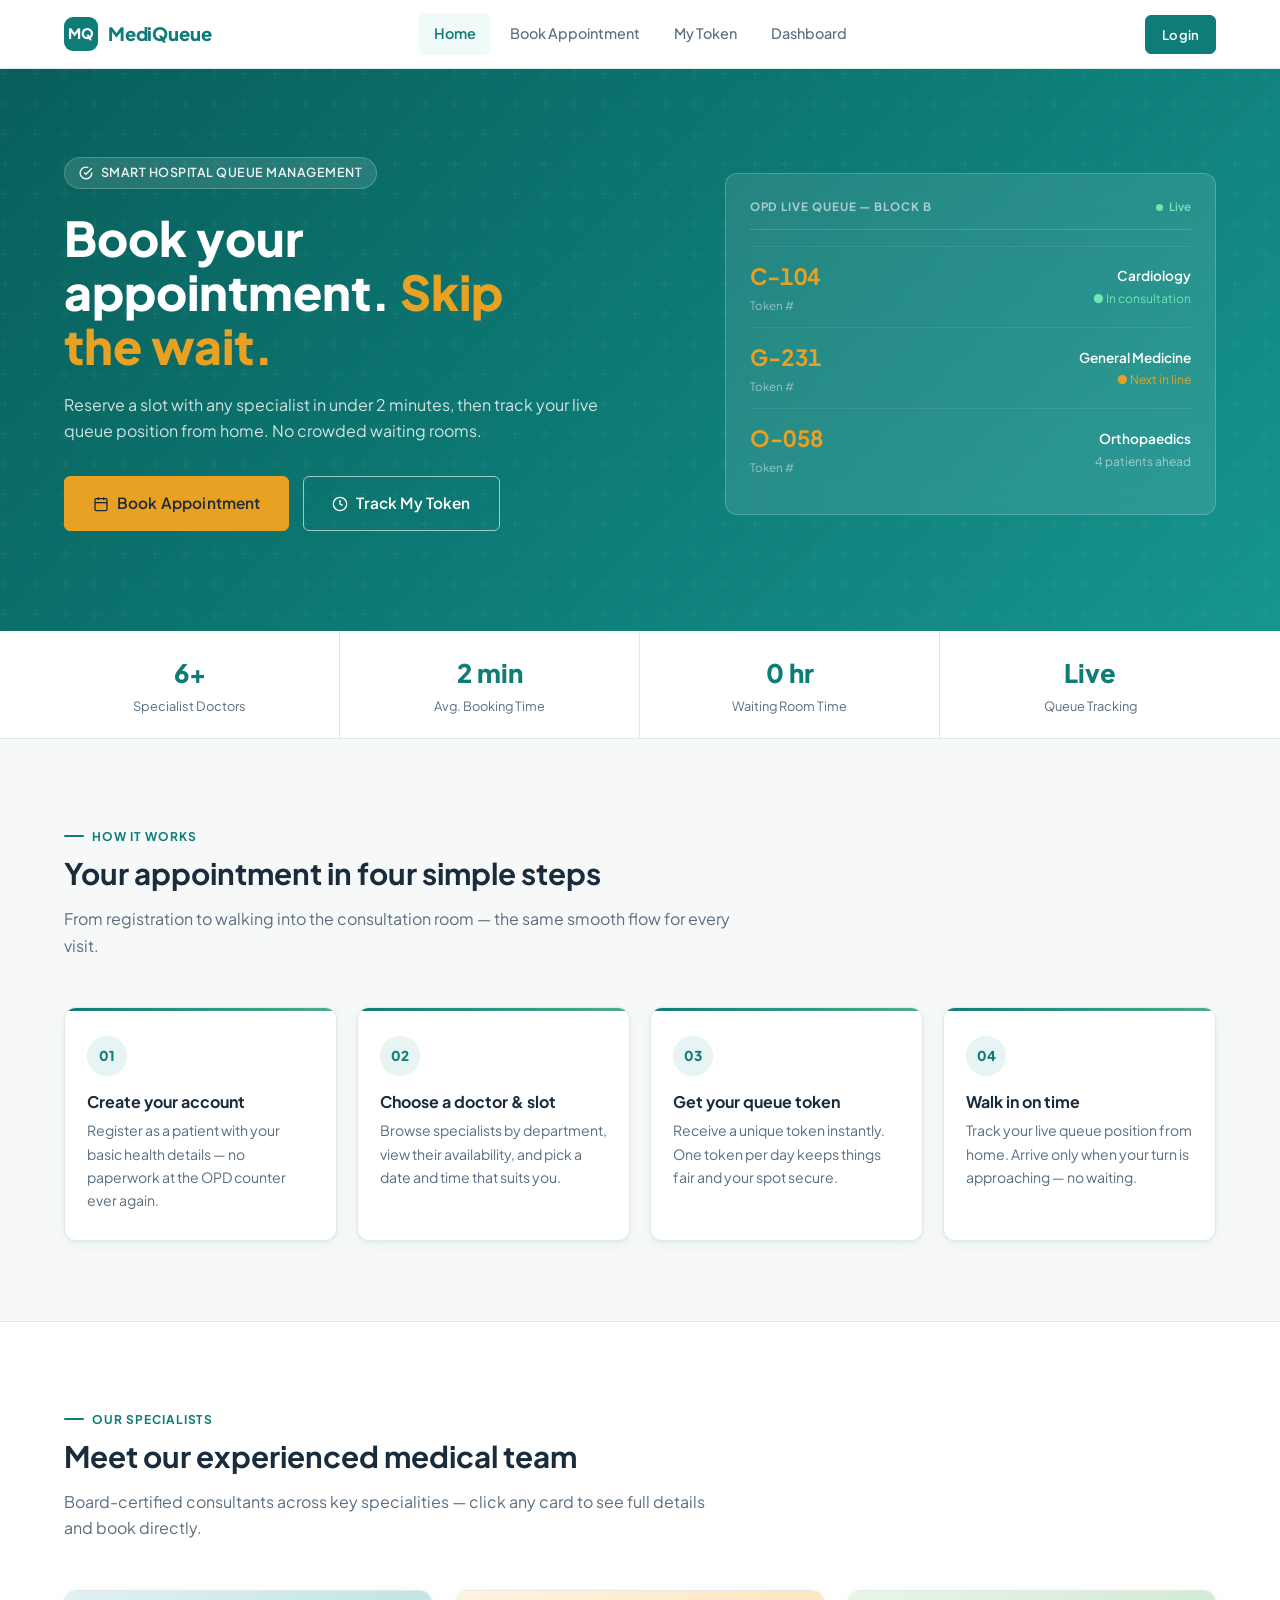
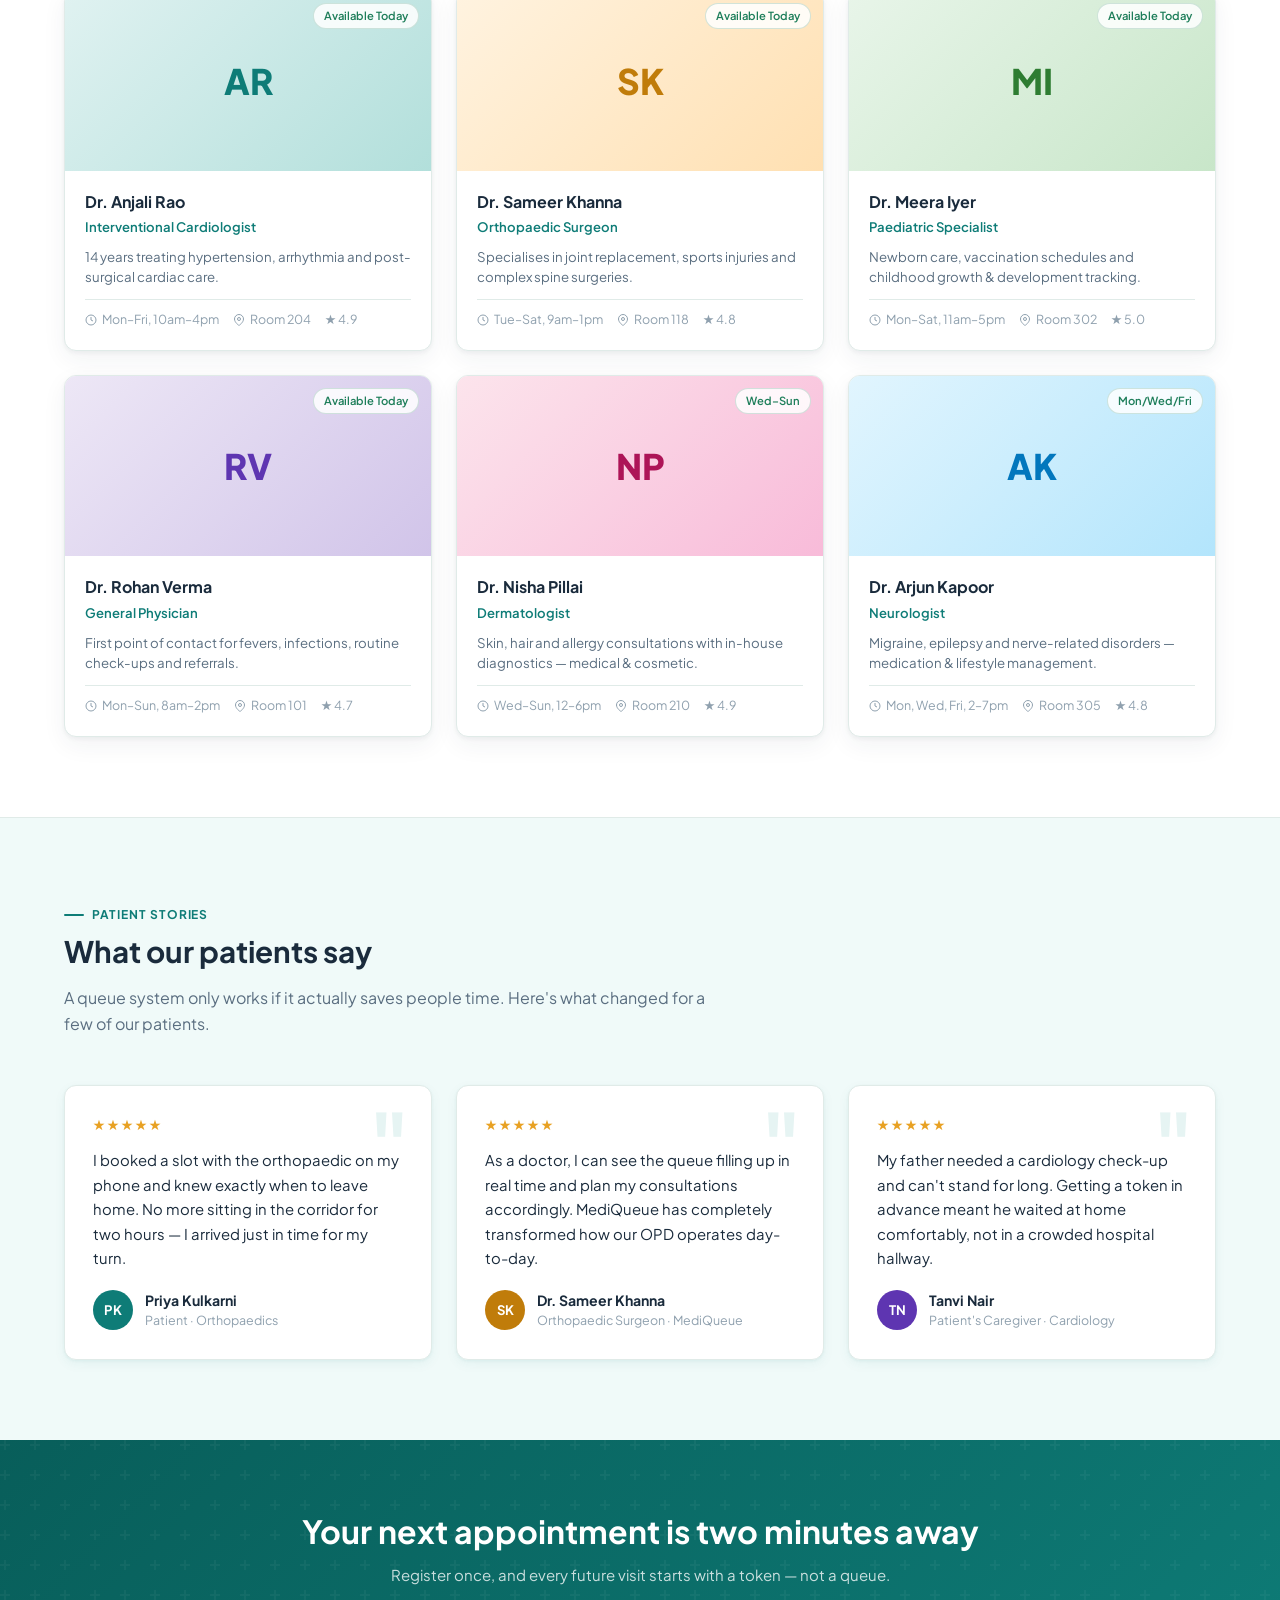
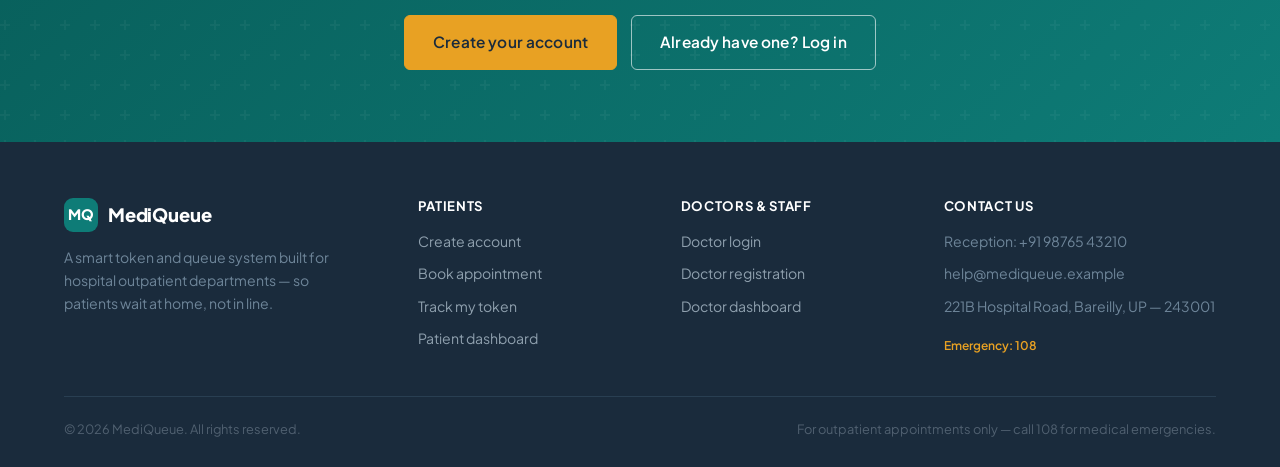
==== index.html @ f5f32c9e "Initial Commit" ====
<!DOCTYPE html>
<html lang="en">
<head>
<meta charset="UTF-8">
<meta name="viewport" content="width=device-width, initial-scale=1.0">
<title>MediQueue — Hospital Queue Management System</title>
<meta name="description" content="Book appointments and track your queue token live with MediQueue — the smart outpatient queue management system for modern hospitals.">
<link rel="stylesheet" href="styles.css">
</head>
<body>

<!-- ===== Navbar ===== -->
<header class="navbar">
  <div class="container nav-inner">
    <a href="index.html" class="logo">
      <span class="logo-mark">MQ</span>
      MediQueue
    </a>
    <button class="nav-toggle" aria-label="Toggle navigation" aria-expanded="false">
      <svg viewBox="0 0 24 24" fill="none" stroke="currentColor" stroke-width="2"><line x1="3" y1="6" x2="21" y2="6"/><line x1="3" y1="12" x2="21" y2="12"/><line x1="3" y1="18" x2="21" y2="18"/></svg>
    </button>
    <ul class="nav-links">
      <li><a href="index.html" class="active">Home</a></li>
      <li><a href="book-appointment.html">Book Appointment</a></li>
      <li><a href="my-token.html">My Token</a></li>
      <li><a href="dashboard.html">Dashboard</a></li>
    </ul>
    <div class="nav-cta">
      <!-- Rendered by script.js based on session -->
      <a href="login.html" class="btn btn-primary btn-sm">Log in</a>
    </div>
  </div>
</header>

<!-- ===== Hero ===== -->
<section class="hero">
  <div class="container hero-grid">
    <div>
      <div class="hero-eyebrow">
        <svg width="14" height="14" viewBox="0 0 24 24" fill="none" stroke="currentColor" stroke-width="2.5"><path d="M22 11.08V12a10 10 0 11-5.93-9.14"/><polyline points="22 4 12 14.01 9 11.01"/></svg>
        Smart Hospital Queue Management
      </div>
      <h1>Book your appointment. <span>Skip the wait.</span></h1>
      <p class="lead">Reserve a slot with any specialist in under 2 minutes, then track your live queue position from home. No crowded waiting rooms.</p>
      <div class="hero-actions">
        <a href="book-appointment.html" class="btn btn-secondary btn-lg">
          <svg viewBox="0 0 24 24" fill="none" stroke="currentColor" stroke-width="2"><rect x="3" y="4" width="18" height="18" rx="2"/><line x1="16" y1="2" x2="16" y2="6"/><line x1="8" y1="2" x2="8" y2="6"/><line x1="3" y1="10" x2="21" y2="10"/></svg>
          Book Appointment
        </a>
        <a href="my-token.html" class="btn btn-outline-white btn-lg">
          <svg viewBox="0 0 24 24" fill="none" stroke="currentColor" stroke-width="2"><circle cx="12" cy="12" r="10"/><polyline points="12 6 12 12 16 14"/></svg>
          Track My Token
        </a>
      </div>
    </div>

    <div class="board">
      <div class="board-header">
        <span class="board-label">OPD Live Queue — Block B</span>
        <span class="board-live">Live</span>
      </div>
      <div class="board-row">
        <div>
          <div class="token-chip" id="board-now">C-104</div>
          <div style="font-size:0.72rem;color:rgba(255,255,255,0.5);margin-top:2px;">Token #</div>
        </div>
        <div class="token-meta">
          <div class="token-dept">Cardiology</div>
          <div class="token-status serving">● In consultation</div>
        </div>
      </div>
      <div class="board-row">
        <div>
          <div class="token-chip">G-231</div>
          <div style="font-size:0.72rem;color:rgba(255,255,255,0.5);margin-top:2px;">Token #</div>
        </div>
        <div class="token-meta">
          <div class="token-dept">General Medicine</div>
          <div class="token-status next">● Next in line</div>
        </div>
      </div>
      <div class="board-row">
        <div>
          <div class="token-chip">O-058</div>
          <div style="font-size:0.72rem;color:rgba(255,255,255,0.5);margin-top:2px;">Token #</div>
        </div>
        <div class="token-meta">
          <div class="token-dept">Orthopaedics</div>
          <div class="token-status">4 patients ahead</div>
        </div>
      </div>
    </div>
  </div>
</section>

<!-- ===== Stats Bar ===== -->
<div style="background:#fff; border-bottom:1px solid var(--line);">
  <div class="container" style="display:grid; grid-template-columns:repeat(4,1fr); gap:0; text-align:center; padding:0;">
    <div style="padding:22px 16px; border-right:1px solid var(--line);">
      <div style="font-size:1.6rem;font-weight:800;color:var(--teal);">6+</div>
      <div style="font-size:0.8rem;color:var(--slate);margin-top:2px;">Specialist Doctors</div>
    </div>
    <div style="padding:22px 16px; border-right:1px solid var(--line);">
      <div style="font-size:1.6rem;font-weight:800;color:var(--teal);">2 min</div>
      <div style="font-size:0.8rem;color:var(--slate);margin-top:2px;">Avg. Booking Time</div>
    </div>
    <div style="padding:22px 16px; border-right:1px solid var(--line);">
      <div style="font-size:1.6rem;font-weight:800;color:var(--teal);">0 hr</div>
      <div style="font-size:0.8rem;color:var(--slate);margin-top:2px;">Waiting Room Time</div>
    </div>
    <div style="padding:22px 16px;">
      <div style="font-size:1.6rem;font-weight:800;color:var(--teal);">Live</div>
      <div style="font-size:0.8rem;color:var(--slate);margin-top:2px;">Queue Tracking</div>
    </div>
  </div>
</div>

<!-- ===== How It Works ===== -->
<section class="bg-soft">
  <div class="container">
    <div class="section-head">
      <div class="section-label">How It Works</div>
      <h2>Your appointment in four simple steps</h2>
      <p>From registration to walking into the consultation room — the same smooth flow for every visit.</p>
    </div>
    <div class="steps">
      <div class="step-card">
        <div class="step-num">01</div>
        <h3>Create your account</h3>
        <p>Register as a patient with your basic health details — no paperwork at the OPD counter ever again.</p>
      </div>
      <div class="step-card">
        <div class="step-num">02</div>
        <h3>Choose a doctor &amp; slot</h3>
        <p>Browse specialists by department, view their availability, and pick a date and time that suits you.</p>
      </div>
      <div class="step-card">
        <div class="step-num">03</div>
        <h3>Get your queue token</h3>
        <p>Receive a unique token instantly. One token per day keeps things fair and your spot secure.</p>
      </div>
      <div class="step-card">
        <div class="step-num">04</div>
        <h3>Walk in on time</h3>
        <p>Track your live queue position from home. Arrive only when your turn is approaching — no waiting.</p>
      </div>
    </div>
  </div>
</section>

<!-- ===== Doctors ===== -->
<section class="bg-white">
  <div class="container">
    <div class="section-head">
      <div class="section-label">Our Specialists</div>
      <h2>Meet our experienced medical team</h2>
      <p>Board-certified consultants across key specialities — click any card to see full details and book directly.</p>
    </div>
    <div class="doctor-grid">

      <div class="doctor-card" tabindex="0" role="button" aria-label="View Dr. Anjali Rao"
           data-initials="AR" data-color="c1" data-name="Dr. Anjali Rao"
           data-spec="Interventional Cardiologist"
           data-bio="14 years treating hypertension, arrhythmia and post-surgical cardiac care. Focused on preventive heart health and long-term management for chronic cardiac conditions. Former senior consultant at AIIMS Delhi."
           data-hours="Mon–Fri, 10am–4pm" data-room="204" data-exp="14" data-rating="4.9">
        <div class="doctor-photo c1">
          <span>AR</span>
          <div class="doctor-avail-badge">Available Today</div>
        </div>
        <div class="doctor-body">
          <div class="doctor-name">Dr. Anjali Rao</div>
          <div class="doctor-spec">Interventional Cardiologist</div>
          <p class="doctor-card-desc">14 years treating hypertension, arrhythmia and post-surgical cardiac care.</p>
          <div class="doctor-meta">
            <span>
              <svg width="12" height="12" viewBox="0 0 24 24" fill="none" stroke="currentColor" stroke-width="2"><circle cx="12" cy="12" r="10"/><polyline points="12 6 12 12 16 14"/></svg>
              Mon–Fri, 10am–4pm
            </span>
            <span>
              <svg width="12" height="12" viewBox="0 0 24 24" fill="none" stroke="currentColor" stroke-width="2"><path d="M21 10c0 7-9 13-9 13S3 17 3 10a9 9 0 0118 0z"/><circle cx="12" cy="10" r="3"/></svg>
              Room 204
            </span>
            <span>★ 4.9</span>
          </div>
        </div>
      </div>

      <div class="doctor-card" tabindex="0" role="button" aria-label="View Dr. Sameer Khanna"
           data-initials="SK" data-color="c2" data-name="Dr. Sameer Khanna"
           data-spec="Orthopaedic Surgeon"
           data-bio="Specialises in joint replacement, sports injuries and spine care. Particular interest in getting athletes and active patients back on their feet quickly and safely. 11 years of surgical experience."
           data-hours="Tue–Sat, 9am–1pm" data-room="118" data-exp="11" data-rating="4.8">
        <div class="doctor-photo c2">
          <span>SK</span>
          <div class="doctor-avail-badge">Available Today</div>
        </div>
        <div class="doctor-body">
          <div class="doctor-name">Dr. Sameer Khanna</div>
          <div class="doctor-spec">Orthopaedic Surgeon</div>
          <p class="doctor-card-desc">Specialises in joint replacement, sports injuries and complex spine surgeries.</p>
          <div class="doctor-meta">
            <span><svg width="12" height="12" viewBox="0 0 24 24" fill="none" stroke="currentColor" stroke-width="2"><circle cx="12" cy="12" r="10"/><polyline points="12 6 12 12 16 14"/></svg> Tue–Sat, 9am–1pm</span>
            <span><svg width="12" height="12" viewBox="0 0 24 24" fill="none" stroke="currentColor" stroke-width="2"><path d="M21 10c0 7-9 13-9 13S3 17 3 10a9 9 0 0118 0z"/><circle cx="12" cy="10" r="3"/></svg> Room 118</span>
            <span>★ 4.8</span>
          </div>
        </div>
      </div>

      <div class="doctor-card" tabindex="0" role="button" aria-label="View Dr. Meera Iyer"
           data-initials="MI" data-color="c3" data-name="Dr. Meera Iyer"
           data-spec="Paediatric Specialist"
           data-bio="Newborn care, vaccination schedules and childhood growth tracking. Works closely with parents to make check-ups calm and reassuring for young patients. Known for her gentle, child-friendly approach."
           data-hours="Mon–Sat, 11am–5pm" data-room="302" data-exp="9" data-rating="5.0">
        <div class="doctor-photo c3">
          <span>MI</span>
          <div class="doctor-avail-badge">Available Today</div>
        </div>
        <div class="doctor-body">
          <div class="doctor-name">Dr. Meera Iyer</div>
          <div class="doctor-spec">Paediatric Specialist</div>
          <p class="doctor-card-desc">Newborn care, vaccination schedules and childhood growth &amp; development tracking.</p>
          <div class="doctor-meta">
            <span><svg width="12" height="12" viewBox="0 0 24 24" fill="none" stroke="currentColor" stroke-width="2"><circle cx="12" cy="12" r="10"/><polyline points="12 6 12 12 16 14"/></svg> Mon–Sat, 11am–5pm</span>
            <span><svg width="12" height="12" viewBox="0 0 24 24" fill="none" stroke="currentColor" stroke-width="2"><path d="M21 10c0 7-9 13-9 13S3 17 3 10a9 9 0 0118 0z"/><circle cx="12" cy="10" r="3"/></svg> Room 302</span>
            <span>★ 5.0</span>
          </div>
        </div>
      </div>

      <div class="doctor-card" tabindex="0" role="button" aria-label="View Dr. Rohan Verma"
           data-initials="RV" data-color="c4" data-name="Dr. Rohan Verma"
           data-spec="General Physician"
           data-bio="First point of contact for fevers, infections and routine check-ups. Coordinates referrals to specialists when a visit needs closer attention. Available every day of the week for urgent consultations."
           data-hours="Mon–Sun, 8am–2pm" data-room="101" data-exp="7" data-rating="4.7">
        <div class="doctor-photo c4">
          <span>RV</span>
          <div class="doctor-avail-badge">Available Today</div>
        </div>
        <div class="doctor-body">
          <div class="doctor-name">Dr. Rohan Verma</div>
          <div class="doctor-spec">General Physician</div>
          <p class="doctor-card-desc">First point of contact for fevers, infections, routine check-ups and referrals.</p>
          <div class="doctor-meta">
            <span><svg width="12" height="12" viewBox="0 0 24 24" fill="none" stroke="currentColor" stroke-width="2"><circle cx="12" cy="12" r="10"/><polyline points="12 6 12 12 16 14"/></svg> Mon–Sun, 8am–2pm</span>
            <span><svg width="12" height="12" viewBox="0 0 24 24" fill="none" stroke="currentColor" stroke-width="2"><path d="M21 10c0 7-9 13-9 13S3 17 3 10a9 9 0 0118 0z"/><circle cx="12" cy="10" r="3"/></svg> Room 101</span>
            <span>★ 4.7</span>
          </div>
        </div>
      </div>

      <div class="doctor-card" tabindex="0" role="button" aria-label="View Dr. Nisha Pillai"
           data-initials="NP" data-color="c5" data-name="Dr. Nisha Pillai"
           data-spec="Dermatologist"
           data-bio="Skin, hair and allergy consultations with in-house diagnostics. Offers both medical and cosmetic dermatology, tailored to each patient's skin type and lifestyle. 8 years of specialised practice."
           data-hours="Wed–Sun, 12pm–6pm" data-room="210" data-exp="8" data-rating="4.9">
        <div class="doctor-photo c5">
          <span>NP</span>
          <div class="doctor-avail-badge">Wed–Sun</div>
        </div>
        <div class="doctor-body">
          <div class="doctor-name">Dr. Nisha Pillai</div>
          <div class="doctor-spec">Dermatologist</div>
          <p class="doctor-card-desc">Skin, hair and allergy consultations with in-house diagnostics — medical &amp; cosmetic.</p>
          <div class="doctor-meta">
            <span><svg width="12" height="12" viewBox="0 0 24 24" fill="none" stroke="currentColor" stroke-width="2"><circle cx="12" cy="12" r="10"/><polyline points="12 6 12 12 16 14"/></svg> Wed–Sun, 12–6pm</span>
            <span><svg width="12" height="12" viewBox="0 0 24 24" fill="none" stroke="currentColor" stroke-width="2"><path d="M21 10c0 7-9 13-9 13S3 17 3 10a9 9 0 0118 0z"/><circle cx="12" cy="10" r="3"/></svg> Room 210</span>
            <span>★ 4.9</span>
          </div>
        </div>
      </div>

      <div class="doctor-card" tabindex="0" role="button" aria-label="View Dr. Arjun Kapoor"
           data-initials="AK" data-color="c6" data-name="Dr. Arjun Kapoor"
           data-spec="Neurologist"
           data-bio="Migraine, epilepsy and nerve-related disorders across all ages. Combines medication management with lifestyle guidance for long-term neurological care. 12 years of clinical and research experience."
           data-hours="Mon, Wed, Fri, 2pm–7pm" data-room="305" data-exp="12" data-rating="4.8">
        <div class="doctor-photo c6">
          <span>AK</span>
          <div class="doctor-avail-badge">Mon/Wed/Fri</div>
        </div>
        <div class="doctor-body">
          <div class="doctor-name">Dr. Arjun Kapoor</div>
          <div class="doctor-spec">Neurologist</div>
          <p class="doctor-card-desc">Migraine, epilepsy and nerve-related disorders — medication &amp; lifestyle management.</p>
          <div class="doctor-meta">
            <span><svg width="12" height="12" viewBox="0 0 24 24" fill="none" stroke="currentColor" stroke-width="2"><circle cx="12" cy="12" r="10"/><polyline points="12 6 12 12 16 14"/></svg> Mon, Wed, Fri, 2–7pm</span>
            <span><svg width="12" height="12" viewBox="0 0 24 24" fill="none" stroke="currentColor" stroke-width="2"><path d="M21 10c0 7-9 13-9 13S3 17 3 10a9 9 0 0118 0z"/><circle cx="12" cy="10" r="3"/></svg> Room 305</span>
            <span>★ 4.8</span>
          </div>
        </div>
      </div>

    </div>
  </div>
</section>

<!-- ===== Doctor Modal ===== -->
<div class="modal-overlay" id="modal-overlay">
  <div class="modal-card" id="doctor-modal">
    <div class="modal-photo c1" id="m-photo">AR</div>
    <div class="modal-body">
      <button class="modal-close" id="modal-close" aria-label="Close modal">
        <svg viewBox="0 0 24 24" fill="none" stroke="currentColor" stroke-width="2.5"><line x1="18" y1="6" x2="6" y2="18"/><line x1="6" y1="6" x2="18" y2="18"/></svg>
      </button>
      <div class="modal-doctor-name" id="m-name">—</div>
      <div class="modal-doctor-spec" id="m-spec">—</div>
      <p class="modal-bio" id="m-bio">—</p>
      <div class="modal-meta">
        <span class="modal-tag" id="m-hours">—</span>
        <span class="modal-tag" id="m-room">—</span>
        <span class="modal-tag" id="m-exp">—</span>
        <span class="modal-tag" id="m-rating">—</span>
      </div>
      <div class="modal-actions">
        <a href="book-appointment.html" class="btn btn-primary btn-block" id="m-book">Book Appointment</a>
        <button class="btn btn-ghost" id="modal-close-2">Close</button>
      </div>
    </div>
  </div>
</div>

<!-- ===== Testimonials ===== -->
<section class="bg-teal-soft">
  <div class="container">
    <div class="section-head">
      <div class="section-label">Patient Stories</div>
      <h2>What our patients say</h2>
      <p>A queue system only works if it actually saves people time. Here's what changed for a few of our patients.</p>
    </div>
    <div class="testimonial-grid">
      <div class="testimonial-card">
        <div class="stars">★★★★★</div>
        <p class="testimonial-quote">I booked a slot with the orthopaedic on my phone and knew exactly when to leave home. No more sitting in the corridor for two hours — I arrived just in time for my turn.</p>
        <div class="testimonial-person">
          <div class="avatar" style="background:var(--teal);">PK</div>
          <div>
            <div class="person-name">Priya Kulkarni</div>
            <div class="person-role">Patient · Orthopaedics</div>
          </div>
        </div>
      </div>
      <div class="testimonial-card">
        <div class="stars">★★★★★</div>
        <p class="testimonial-quote">As a doctor, I can see the queue filling up in real time and plan my consultations accordingly. MediQueue has completely transformed how our OPD operates day-to-day.</p>
        <div class="testimonial-person">
          <div class="avatar" style="background:#C07C0A;">SK</div>
          <div>
            <div class="person-name">Dr. Sameer Khanna</div>
            <div class="person-role">Orthopaedic Surgeon · MediQueue</div>
          </div>
        </div>
      </div>
      <div class="testimonial-card">
        <div class="stars">★★★★★</div>
        <p class="testimonial-quote">My father needed a cardiology check-up and can't stand for long. Getting a token in advance meant he waited at home comfortably, not in a crowded hospital hallway.</p>
        <div class="testimonial-person">
          <div class="avatar" style="background:#5E35B1;">TN</div>
          <div>
            <div class="person-name">Tanvi Nair</div>
            <div class="person-role">Patient's Caregiver · Cardiology</div>
          </div>
        </div>
      </div>
    </div>
  </div>
</section>

<!-- ===== CTA Band ===== -->
<div class="cta-band">
  <div class="container">
    <h2>Your next appointment is two minutes away</h2>
    <p>Register once, and every future visit starts with a token — not a queue.</p>
    <div style="display:flex;gap:14px;justify-content:center;flex-wrap:wrap;position:relative;">
      <a href="register.html" class="btn btn-secondary btn-lg">Create your account</a>
      <a href="login.html" class="btn btn-outline-white btn-lg">Already have one? Log in</a>
    </div>
  </div>
</div>

<!-- ===== Footer ===== -->
<footer>
  <div class="container">
    <div class="footer-grid">
      <div class="footer-brand">
        <div class="logo" style="margin-bottom:14px;">
          <span class="logo-mark">MQ</span>
          MediQueue
        </div>
        <p>A smart token and queue system built for hospital outpatient departments — so patients wait at home, not in line.</p>
      </div>
      <div class="footer-col">
        <h4>Patients</h4>
        <ul>
          <li><a href="register.html">Create account</a></li>
          <li><a href="book-appointment.html">Book appointment</a></li>
          <li><a href="my-token.html">Track my token</a></li>
          <li><a href="dashboard.html">Patient dashboard</a></li>
        </ul>
      </div>
      <div class="footer-col">
        <h4>Doctors &amp; Staff</h4>
        <ul>
          <li><a href="login.html">Doctor login</a></li>
          <li><a href="register.html">Doctor registration</a></li>
          <li><a href="dashboard.html">Doctor dashboard</a></li>
        </ul>
      </div>
      <div class="footer-col">
        <h4>Contact Us</h4>
        <ul>
          <li>Reception: +91 98765 43210</li>
          <li>help@mediqueue.example</li>
          <li>221B Hospital Road, Bareilly, UP — 243001</li>
          <li style="margin-top:6px;"><span class="footer-tag">Emergency: 108</span></li>
        </ul>
      </div>
    </div>
    <div class="footer-bottom">
      <span>© 2026 MediQueue. All rights reserved.</span>
      <span>For outpatient appointments only — call 108 for medical emergencies.</span>
    </div>
  </div>
</footer>

<script src="script.js"></script>
<script>
  // Secondary modal close button
  document.getElementById('modal-close-2')?.addEventListener('click', () => {
    document.getElementById('modal-overlay')?.classList.remove('open');
    document.body.style.overflow = '';
  });
</script>
</body>
</html>
---- styles.css ----
/* =========================================================
   MediQueue — Hospital Queue Management System
   Theme: Light Hospitality · Medical Trust
   Palette: Medical Teal + Warm Sage + Soft Amber
   Font: Plus Jakarta Sans (Google Fonts)
   ========================================================= */

@import url('https://fonts.googleapis.com/css2?family=Plus+Jakarta+Sans:wght@300;400;500;600;700;800&display=swap');

:root {
  /* Core Palette */
  --teal:        #0E7C77;
  --teal-dark:   #085E5A;
  --teal-mid:    #17958F;
  --teal-light:  #E6F4F3;
  --teal-soft:   #F0FAF9;
  --sage:        #4CAF8A;
  --sage-light:  #EAF7F0;
  --amber:       #E8A123;
  --amber-dark:  #C07C0A;
  --amber-light: #FEF3DC;
  --ink:         #1A2B3C;
  --ink-70:      rgba(26,43,60,0.70);
  --slate:       #5A6E80;
  --slate-light: #8FA0AE;
  --paper:       #F7F9F8;
  --panel:       #FFFFFF;
  --line:        #E0EBE8;
  --line-dark:   #C8DAD6;
  --danger:      #C0392B;
  --danger-light:#FDECEA;
  --success:     #1E7E5A;
  --success-light:#E6F7EF;

  /* Typography */
  --font: 'Plus Jakarta Sans', -apple-system, BlinkMacSystemFont, 'Segoe UI', sans-serif;

  /* Radii */
  --r-s: 6px;
  --r-m: 12px;
  --r-l: 20px;

  /* Shadows */
  --shadow-sm:   0 1px 3px rgba(14,124,119,0.06), 0 4px 12px rgba(14,124,119,0.06);
  --shadow-md:   0 4px 8px rgba(14,124,119,0.08), 0 16px 32px rgba(14,124,119,0.08);
  --shadow-card: 0 2px 4px rgba(26,43,60,0.05), 0 8px 24px rgba(26,43,60,0.06);
}

/* ===== Reset ===== */
*, *::before, *::after { box-sizing: border-box; }
html { scroll-behavior: smooth; }
body {
  margin: 0;
  background: var(--paper);
  color: var(--ink);
  font-family: var(--font);
  font-size: 15px;
  line-height: 1.6;
  -webkit-font-smoothing: antialiased;
}
img { max-width: 100%; display: block; }
a { color: inherit; text-decoration: none; }
button { font-family: var(--font); }

h1, h2, h3, h4 {
  font-family: var(--font);
  font-weight: 700;
  line-height: 1.2;
  margin: 0 0 0.5em;
  color: var(--ink);
}
h1 { font-size: clamp(1.7rem, 3.5vw, 2.4rem); }
h2 { font-size: clamp(1.35rem, 2.5vw, 1.85rem); }
h3 { font-size: 1.1rem; }
h4 { font-size: 0.95rem; }

p { margin: 0 0 1em; color: var(--slate); max-width: 64ch; line-height: 1.65; }

.container {
  width: 100%;
  max-width: 1200px;
  margin: 0 auto;
  padding: 0 24px;
}

:focus-visible { outline: 2px solid var(--teal); outline-offset: 3px; }

/* ===== Buttons ===== */
.btn {
  display: inline-flex;
  align-items: center;
  justify-content: center;
  gap: 8px;
  font-family: var(--font);
  font-weight: 600;
  font-size: 0.9rem;
  padding: 11px 22px;
  border-radius: var(--r-s);
  border: 1.5px solid transparent;
  cursor: pointer;
  transition: transform 0.12s ease, background 0.15s, box-shadow 0.15s, border-color 0.15s;
  letter-spacing: 0.01em;
  white-space: nowrap;
}
.btn:active { transform: translateY(1px); }
.btn svg { width: 16px; height: 16px; flex-shrink: 0; }

.btn-primary  { background: var(--teal); color: #fff; border-color: var(--teal); }
.btn-primary:hover  { background: var(--teal-dark); border-color: var(--teal-dark); box-shadow: 0 4px 12px rgba(14,124,119,0.25); }

.btn-secondary { background: var(--amber); color: var(--ink); border-color: var(--amber); }
.btn-secondary:hover { background: var(--amber-dark); border-color: var(--amber-dark); box-shadow: 0 4px 12px rgba(232,161,35,0.3); }

.btn-outline { background: transparent; color: var(--teal); border-color: var(--teal); }
.btn-outline:hover { background: var(--teal-light); }

.btn-outline-white { background: transparent; color: #fff; border-color: rgba(255,255,255,0.6); }
.btn-outline-white:hover { background: rgba(255,255,255,0.12); border-color: #fff; }

.btn-ghost { background: transparent; color: var(--slate); border-color: var(--line); }
.btn-ghost:hover { background: var(--paper); border-color: var(--line-dark); color: var(--ink); }

.btn-danger { background: var(--danger); color: #fff; border-color: var(--danger); }
.btn-danger:hover { background: #a53020; }

.btn-block { width: 100%; }
.btn-sm { padding: 8px 16px; font-size: 0.82rem; }
.btn-lg { padding: 14px 28px; font-size: 0.96rem; }

/* ===== Navbar ===== */
.navbar {
  position: sticky;
  top: 0;
  z-index: 100;
  background: #fff;
  border-bottom: 1px solid var(--line);
  box-shadow: 0 1px 8px rgba(14,124,119,0.06);
}
.nav-inner {
  display: flex;
  align-items: center;
  justify-content: space-between;
  height: 68px;
}
.logo {
  display: flex;
  align-items: center;
  gap: 10px;
  font-weight: 800;
  font-size: 1.15rem;
  color: var(--teal);
  letter-spacing: -0.01em;
}
.logo-mark {
  width: 34px; height: 34px;
  border-radius: 9px;
  background: var(--teal);
  color: #fff;
  display: flex; align-items: center; justify-content: center;
  font-weight: 800;
  font-size: 0.9rem;
  flex-shrink: 0;
}
.nav-links {
  display: flex;
  gap: 4px;
  list-style: none;
  margin: 0; padding: 0;
  position: absolute;
  left: 50%; transform: translateX(-50%);
}
.nav-links a {
  color: var(--slate);
  font-size: 0.9rem;
  font-weight: 500;
  padding: 9px 15px;
  border-radius: var(--r-s);
  transition: background 0.15s, color 0.15s;
  display: block;
}
.nav-links a:hover, .nav-links a.active {
  color: var(--teal);
  background: var(--teal-soft);
}
.nav-links a.active { font-weight: 600; }
.nav-cta { display: flex; align-items: center; gap: 10px; }
.nav-user-badge {
  display: flex; align-items: center; gap: 8px;
  background: var(--teal-soft);
  border: 1px solid var(--teal-light);
  border-radius: 999px;
  padding: 5px 12px 5px 6px;
  font-size: 0.82rem;
  font-weight: 600;
  color: var(--teal);
}
.nav-user-badge .avatar-sm {
  width: 24px; height: 24px;
  border-radius: 50%;
  background: var(--teal);
  color: #fff;
  font-size: 0.7rem;
  font-weight: 700;
  display: flex; align-items: center; justify-content: center;
}
.nav-toggle {
  display: none;
  background: none; border: none;
  color: var(--ink); cursor: pointer;
  padding: 6px;
  border-radius: var(--r-s);
}
.nav-toggle svg { width: 24px; height: 24px; display: block; }
.nav-toggle:hover { background: var(--paper); }

@media (max-width: 880px) {
  .nav-links {
    position: fixed;
    top: 68px; left: 0; right: 0;
    transform: none;
    flex-direction: column;
    background: #fff;
    border-bottom: 1px solid var(--line);
    box-shadow: var(--shadow-md);
    display: none;
    padding: 12px 16px 20px;
    z-index: 99;
    gap: 2px;
  }
  .nav-links.open { display: flex; }
  .nav-toggle { display: block; }
}

/* ===== Hero ===== */
.hero {
  background: linear-gradient(135deg, var(--teal-dark) 0%, var(--teal) 55%, var(--teal-mid) 100%);
  color: #fff;
  padding: 88px 0 100px;
  position: relative;
  overflow: hidden;
}
.hero::before {
  content: '';
  position: absolute;
  inset: 0;
  background: url("data:image/svg+xml,%3Csvg width='60' height='60' viewBox='0 0 60 60' xmlns='http://www.w3.org/2000/svg'%3E%3Cg fill='none' fill-rule='evenodd'%3E%3Cg fill='%23ffffff' fill-opacity='0.03'%3E%3Cpath d='M36 34v-4h-2v4h-4v2h4v4h2v-4h4v-2h-4zm0-30V0h-2v4h-4v2h4v4h2V6h4V4h-4zM6 34v-4H4v4H0v2h4v4h2v-4h4v-2H6zM6 4V0H4v4H0v2h4v4h2V6h4V4H6z'/%3E%3C/g%3E%3C/g%3E%3C/svg%3E");
}
.hero-grid {
  display: grid;
  grid-template-columns: 1.1fr 0.9fr;
  gap: 60px;
  align-items: center;
  position: relative;
}
.hero-eyebrow {
  display: inline-flex;
  align-items: center;
  gap: 8px;
  background: rgba(255,255,255,0.12);
  border: 1px solid rgba(255,255,255,0.2);
  border-radius: 999px;
  padding: 5px 14px;
  font-size: 0.78rem;
  font-weight: 600;
  letter-spacing: 0.04em;
  text-transform: uppercase;
  color: rgba(255,255,255,0.9);
  margin-bottom: 22px;
}
.hero h1 {
  color: #fff;
  font-size: clamp(2rem, 4vw, 3rem);
  font-weight: 800;
  line-height: 1.13;
  max-width: 14ch;
  margin-bottom: 18px;
}
.hero h1 span { color: var(--amber); }
.hero .lead {
  color: rgba(255,255,255,0.8);
  font-size: 1rem;
  max-width: 46ch;
  margin-bottom: 32px;
}
.hero-actions { display: flex; gap: 14px; flex-wrap: wrap; }

/* Queue board widget in hero */
.board {
  background: rgba(255,255,255,0.10);
  backdrop-filter: blur(12px);
  border: 1px solid rgba(255,255,255,0.20);
  border-radius: var(--r-m);
  padding: 24px;
  overflow: hidden;
}
.board-header {
  display: flex;
  justify-content: space-between;
  align-items: center;
  margin-bottom: 16px;
  padding-bottom: 12px;
  border-bottom: 1px solid rgba(255,255,255,0.15);
}
.board-label {
  font-size: 0.72rem;
  font-weight: 700;
  letter-spacing: 0.08em;
  text-transform: uppercase;
  color: rgba(255,255,255,0.6);
}
.board-live {
  display: flex; align-items: center; gap: 6px;
  font-size: 0.72rem; font-weight: 600; color: #6EE7B7;
}
.board-live::before {
  content: '';
  width: 7px; height: 7px;
  border-radius: 50%;
  background: #6EE7B7;
  animation: blink 1.4s ease-in-out infinite;
}
@keyframes blink {
  0%,100% { opacity: 1; } 50% { opacity: 0.3; }
}
.board-row {
  display: flex;
  align-items: center;
  justify-content: space-between;
  padding: 12px 0;
  border-top: 1px solid rgba(255,255,255,0.08);
}
.board-row:first-of-type { border-top: none; padding-top: 0; }
.token-chip {
  font-weight: 700;
  font-size: 1.4rem;
  color: var(--amber);
  letter-spacing: 0.02em;
  font-variant-numeric: tabular-nums;
}
.token-meta { text-align: right; }
.token-dept { color: #fff; font-size: 0.85rem; font-weight: 600; }
.token-status { font-size: 0.75rem; color: rgba(255,255,255,0.55); margin-top: 2px; }
.token-status.serving { color: #6EE7B7; }
.token-status.next { color: var(--amber); }

/* ===== How it works ===== */
.steps {
  display: grid;
  grid-template-columns: repeat(4, 1fr);
  gap: 20px;
}
.step-card {
  background: var(--panel);
  border: 1px solid var(--line);
  border-radius: var(--r-m);
  padding: 28px 22px;
  box-shadow: var(--shadow-sm);
  position: relative;
  overflow: hidden;
  transition: transform 0.2s, box-shadow 0.2s;
}
.step-card:hover { transform: translateY(-3px); box-shadow: var(--shadow-md); }
.step-card::before {
  content: '';
  position: absolute;
  top: 0; left: 0; right: 0;
  height: 3px;
  background: linear-gradient(90deg, var(--teal), var(--sage));
}
.step-num {
  width: 40px; height: 40px;
  border-radius: 50%;
  background: var(--teal-light);
  color: var(--teal);
  font-weight: 800;
  font-size: 0.85rem;
  display: flex; align-items: center; justify-content: center;
  margin-bottom: 16px;
}
.step-card h3 { font-size: 1rem; margin-bottom: 8px; color: var(--ink); }
.step-card p { font-size: 0.88rem; margin: 0; }

/* ===== Sections ===== */
section { padding: 80px 0; }
.section-label {
  display: inline-flex;
  align-items: center;
  gap: 8px;
  font-size: 0.75rem;
  font-weight: 700;
  letter-spacing: 0.08em;
  text-transform: uppercase;
  color: var(--teal);
  margin-bottom: 10px;
}
.section-label::before {
  content: '';
  width: 20px; height: 2px;
  background: var(--teal);
  border-radius: 2px;
}
.section-head { margin-bottom: 48px; }
.section-head h2 { color: var(--ink); }
.section-head p { font-size: 1rem; max-width: 56ch; }

.bg-soft { background: var(--paper); }
.bg-teal-soft { background: var(--teal-soft); }
.bg-white { background: #fff; border-top: 1px solid var(--line); border-bottom: 1px solid var(--line); }

/* ===== Doctor Cards ===== */
.doctor-grid {
  display: grid;
  grid-template-columns: repeat(3, 1fr);
  gap: 24px;
}
.doctor-card {
  background: var(--panel);
  border: 1px solid var(--line);
  border-radius: var(--r-m);
  overflow: hidden;
  box-shadow: var(--shadow-card);
  cursor: pointer;
  transition: transform 0.2s, box-shadow 0.2s;
}
.doctor-card:hover { transform: translateY(-4px); box-shadow: var(--shadow-md); }
.doctor-photo {
  height: 180px;
  display: flex; align-items: center; justify-content: center;
  font-weight: 800;
  font-size: 2.2rem;
  position: relative;
}
.doctor-photo.c1 { background: linear-gradient(135deg,#E0F2F1,#B2DFDB); color: var(--teal); }
.doctor-photo.c2 { background: linear-gradient(135deg,#FFF3E0,#FFE0B2); color: #C07C0A; }
.doctor-photo.c3 { background: linear-gradient(135deg,#E8F5E9,#C8E6C9); color: #2E7D32; }
.doctor-photo.c4 { background: linear-gradient(135deg,#EDE7F6,#D1C4E9); color: #5E35B1; }
.doctor-photo.c5 { background: linear-gradient(135deg,#FCE4EC,#F8BBD9); color: #AD1457; }
.doctor-photo.c6 { background: linear-gradient(135deg,#E1F5FE,#B3E5FC); color: #0277BD; }
.doctor-avail-badge {
  position: absolute; top: 12px; right: 12px;
  background: rgba(255,255,255,0.85);
  backdrop-filter: blur(4px);
  border-radius: 999px;
  padding: 3px 10px;
  font-size: 0.7rem;
  font-weight: 600;
  color: var(--success);
  border: 1px solid rgba(30,126,90,0.2);
}
.doctor-body { padding: 18px 20px 20px; }
.doctor-name { font-size: 1rem; font-weight: 700; color: var(--ink); margin-bottom: 2px; }
.doctor-spec { font-size: 0.82rem; color: var(--teal); font-weight: 600; margin-bottom: 10px; }
.doctor-card-desc { font-size: 0.83rem; color: var(--slate); line-height: 1.5; margin-bottom: 12px; }
.doctor-meta {
  display: flex; flex-wrap: wrap; gap: 6px 14px;
  font-size: 0.78rem; color: var(--slate-light);
  border-top: 1px solid var(--line);
  padding-top: 10px;
}
.doctor-meta span { display: flex; align-items: center; gap: 5px; }

/* ===== Doctor Modal ===== */
.modal-overlay {
  position: fixed; inset: 0;
  background: rgba(26,43,60,0.45);
  backdrop-filter: blur(4px);
  display: none;
  align-items: center; justify-content: center;
  padding: 20px;
  z-index: 200;
  animation: fadeIn 0.2s ease;
}
.modal-overlay.open { display: flex; }
@keyframes fadeIn { from { opacity: 0; } to { opacity: 1; } }
.modal-card {
  background: var(--panel);
  border-radius: var(--r-l);
  max-width: 500px; width: 100%;
  box-shadow: 0 24px 64px rgba(26,43,60,0.25);
  overflow: hidden;
  animation: slideUp 0.25s ease;
}
@keyframes slideUp { from { transform: translateY(16px); opacity: 0; } to { transform: translateY(0); opacity: 1; } }
.modal-photo {
  height: 140px;
  display: flex; align-items: center; justify-content: center;
  font-weight: 800; font-size: 3rem;
}
.modal-body { padding: 24px 28px 28px; position: relative; }
.modal-close {
  position: absolute; top: -110px; right: 14px;
  width: 32px; height: 32px;
  border-radius: 50%;
  background: rgba(255,255,255,0.18);
  border: none; color: #fff;
  display: flex; align-items: center; justify-content: center;
  cursor: pointer; z-index: 2;
  transition: background 0.15s;
}
.modal-close:hover { background: rgba(255,255,255,0.3); }
.modal-close svg { width: 16px; height: 16px; }
.modal-doctor-name { font-size: 1.2rem; font-weight: 700; margin-bottom: 2px; }
.modal-doctor-spec { color: var(--teal); font-weight: 600; font-size: 0.88rem; margin-bottom: 14px; }
.modal-bio { font-size: 0.88rem; color: var(--slate); margin-bottom: 16px; }
.modal-meta { display: flex; flex-wrap: wrap; gap: 8px; margin-bottom: 18px; }
.modal-tag {
  background: var(--teal-light);
  color: var(--teal);
  border-radius: 999px;
  padding: 4px 12px;
  font-size: 0.76rem;
  font-weight: 600;
}
.modal-actions { display: flex; gap: 10px; }

/* ===== Testimonials ===== */
.testimonial-grid {
  display: grid;
  grid-template-columns: repeat(3, 1fr);
  gap: 24px;
}
.testimonial-card {
  background: var(--panel);
  border: 1px solid var(--line);
  border-radius: var(--r-m);
  padding: 28px;
  box-shadow: var(--shadow-sm);
  position: relative;
}
.testimonial-card::before {
  content: '"';
  position: absolute;
  top: 14px; right: 20px;
  font-size: 5rem;
  color: var(--teal-light);
  line-height: 1;
  font-weight: 800;
}
.stars { color: var(--amber); font-size: 0.85rem; margin-bottom: 12px; letter-spacing: 2px; }
.testimonial-quote { font-size: 0.93rem; color: var(--ink); line-height: 1.65; margin-bottom: 18px; }
.testimonial-person { display: flex; align-items: center; gap: 12px; }
.avatar {
  width: 40px; height: 40px;
  border-radius: 50%;
  background: var(--teal);
  color: #fff;
  display: flex; align-items: center; justify-content: center;
  font-weight: 700; font-size: 0.82rem;
  flex-shrink: 0;
}
.person-name { font-weight: 700; font-size: 0.88rem; color: var(--ink); }
.person-role { font-size: 0.78rem; color: var(--slate-light); }

/* ===== CTA Band ===== */
.cta-band {
  background: linear-gradient(135deg, var(--teal-dark), var(--teal));
  color: #fff;
  padding: 72px 0;
  text-align: center;
  position: relative;
  overflow: hidden;
}
.cta-band::before {
  content: '';
  position: absolute; inset: 0;
  background: url("data:image/svg+xml,%3Csvg width='60' height='60' viewBox='0 0 60 60' xmlns='http://www.w3.org/2000/svg'%3E%3Cg fill='none' fill-rule='evenodd'%3E%3Cg fill='%23ffffff' fill-opacity='0.04'%3E%3Cpath d='M36 34v-4h-2v4h-4v2h4v4h2v-4h4v-2h-4zm0-30V0h-2v4h-4v2h4v4h2V6h4V4h-4zM6 34v-4H4v4H0v2h4v4h2v-4h4v-2H6zM6 4V0H4v4H0v2h4v4h2V6h4V4H6z'/%3E%3C/g%3E%3C/g%3E%3C/svg%3E");
}
.cta-band h2 { color: #fff; margin-bottom: 12px; font-size: clamp(1.4rem,2.5vw,2rem); position: relative; }
.cta-band p { color: rgba(255,255,255,0.78); margin: 0 auto 28px; position: relative; }
.cta-band .btn { position: relative; }

/* ===== Footer ===== */
footer {
  background: var(--ink);
  color: #A9B7C4;
  padding: 56px 0 28px;
}
.footer-grid {
  display: grid;
  grid-template-columns: 1.4fr 1fr 1fr 1.2fr;
  gap: 36px;
  margin-bottom: 40px;
}
.footer-brand .logo { color: #fff; margin-bottom: 14px; }
.footer-brand p { color: #6E8599; font-size: 0.88rem; max-width: 28ch; }
.footer-col h4 {
  color: #fff;
  font-size: 0.82rem;
  font-weight: 700;
  letter-spacing: 0.05em;
  text-transform: uppercase;
  margin-bottom: 16px;
}
.footer-col ul { list-style: none; margin: 0; padding: 0; display: flex; flex-direction: column; gap: 10px; }
.footer-col li { font-size: 0.88rem; }
.footer-col a { color: #8FA0AE; transition: color 0.15s; }
.footer-col a:hover { color: #fff; }
.footer-col li:not(:has(a)) { color: #6E8599; }
.footer-bottom {
  border-top: 1px solid #293F52;
  padding-top: 22px;
  display: flex; justify-content: space-between; flex-wrap: wrap; gap: 10px;
  font-size: 0.8rem; color: #506070;
}
.footer-tag { color: var(--amber); font-weight: 600; font-size: 0.75rem; }

/* ===== Auth Pages ===== */
.auth-shell {
  min-height: calc(100vh - 68px);
  display: flex;
  align-items: stretch;
}
.auth-visual {
  flex: 0 0 42%;
  background: linear-gradient(160deg, var(--teal-dark) 0%, var(--teal) 100%);
  color: #fff;
  padding: 64px 48px;
  display: flex;
  flex-direction: column;
  justify-content: center;
  gap: 32px;
  position: relative;
  overflow: hidden;
}
.auth-visual::before {
  content: '';
  position: absolute; inset: 0;
  background: url("data:image/svg+xml,%3Csvg width='60' height='60' viewBox='0 0 60 60' xmlns='http://www.w3.org/2000/svg'%3E%3Cg fill='none' fill-rule='evenodd'%3E%3Cg fill='%23ffffff' fill-opacity='0.04'%3E%3Cpath d='M36 34v-4h-2v4h-4v2h4v4h2v-4h4v-2h-4zm0-30V0h-2v4h-4v2h4v4h2V6h4V4h-4zM6 34v-4H4v4H0v2h4v4h2v-4h4v-2H6zM6 4V0H4v4H0v2h4v4h2V6h4V4H6z'/%3E%3C/g%3E%3C/g%3E%3C/svg%3E");
}
.auth-visual > * { position: relative; }
.auth-visual h2 { color: #fff; font-size: 1.7rem; max-width: 18ch; font-weight: 800; }
.auth-visual p { color: rgba(255,255,255,0.75); font-size: 0.93rem; max-width: 32ch; }
.auth-visual .board { background: rgba(255,255,255,0.10); }
.auth-badge {
  display: inline-flex;
  align-items: center;
  gap: 8px;
  background: rgba(255,255,255,0.12);
  border: 1px solid rgba(255,255,255,0.2);
  border-radius: 999px;
  padding: 5px 14px;
  font-size: 0.75rem;
  font-weight: 700;
  letter-spacing: 0.06em;
  text-transform: uppercase;
}
.auth-form-side {
  flex: 1;
  display: flex;
  align-items: center;
  justify-content: center;
  padding: 56px 24px;
  background: var(--paper);
}
.auth-card { width: 100%; max-width: 440px; }
.auth-card h1 { font-size: 1.55rem; margin-bottom: 6px; }
.auth-card > p { margin-bottom: 28px; font-size: 0.92rem; }

/* Role tabs */
.role-tabs {
  display: flex;
  background: var(--teal-light);
  border-radius: var(--r-s);
  padding: 4px;
  margin-bottom: 28px;
  gap: 4px;
}
.role-tab {
  flex: 1;
  text-align: center;
  padding: 9px 0;
  border-radius: 4px;
  font-weight: 600;
  font-size: 0.87rem;
  color: var(--teal);
  cursor: pointer;
  border: none;
  background: transparent;
  font-family: var(--font);
  transition: background 0.15s, color 0.15s, box-shadow 0.15s;
}
.role-tab.active {
  background: var(--teal);
  color: #fff;
  box-shadow: 0 2px 8px rgba(14,124,119,0.25);
}

/* Form fields */
.field { margin-bottom: 16px; }
.field label {
  display: block;
  font-size: 0.82rem;
  font-weight: 600;
  color: var(--ink);
  margin-bottom: 6px;
}
.field input,
.field select,
.field textarea {
  width: 100%;
  padding: 11px 14px;
  border: 1.5px solid var(--line);
  border-radius: var(--r-s);
  background: #fff;
  font-family: var(--font);
  font-size: 0.9rem;
  color: var(--ink);
  transition: border-color 0.15s, box-shadow 0.15s;
  outline: none;
}
.field input:focus,
.field select:focus,
.field textarea:focus {
  border-color: var(--teal);
  box-shadow: 0 0 0 3px rgba(14,124,119,0.12);
}
.field textarea { resize: vertical; min-height: 90px; }
.field-hint { font-size: 0.76rem; color: var(--slate-light); margin-top: 5px; }
.field-error { font-size: 0.76rem; color: var(--danger); margin-top: 5px; display: none; }
.field.has-error input,
.field.has-error select,
.field.has-error textarea { border-color: var(--danger); }
.field.has-error .field-error { display: block; }

/* Strength bar */
.pw-strength-wrap { margin-top: 6px; }
.pw-strength-bar {
  height: 3px;
  border-radius: 2px;
  background: var(--line);
  overflow: hidden;
  margin-bottom: 4px;
}
.pw-strength-fill {
  height: 100%;
  border-radius: 2px;
  width: 0;
  transition: width 0.3s, background 0.3s;
}
.pw-strength-label { font-size: 0.72rem; color: var(--slate-light); }

/* Row layout */
.row-between { display: flex; justify-content: space-between; align-items: center; margin-bottom: 20px; font-size: 0.86rem; }
.checkbox-row { display: flex; align-items: center; gap: 8px; color: var(--slate); }
.checkbox-row input[type="checkbox"] { accent-color: var(--teal); }
.link-teal { color: var(--teal); font-weight: 600; }
.link-teal:hover { text-decoration: underline; }
.auth-switch { margin-top: 24px; text-align: center; font-size: 0.88rem; color: var(--slate); }

/* Alerts */
.alert {
  padding: 12px 16px;
  border-radius: var(--r-s);
  font-size: 0.86rem;
  margin-bottom: 18px;
  display: none;
  font-weight: 500;
}
.alert.show { display: flex; align-items: flex-start; gap: 10px; }
.alert-success { background: var(--success-light); color: var(--success); border: 1.5px solid #BDE8D4; }
.alert-error   { background: var(--danger-light);  color: var(--danger);  border: 1.5px solid #F5C6C2; }
.alert-info    { background: var(--teal-light);    color: var(--teal);    border: 1.5px solid #B2D8D6; }
.alert-warn    { background: var(--amber-light);   color: var(--amber-dark); border: 1.5px solid #F8D9A0; }

/* Divider */
.form-divider {
  display: flex; align-items: center; gap: 12px;
  margin: 20px 0;
  color: var(--slate-light);
  font-size: 0.78rem;
}
.form-divider::before,
.form-divider::after { content: ''; flex: 1; height: 1px; background: var(--line); }

/* ===== App Shell ===== */
.app-header {
  background: #fff;
  border-bottom: 1px solid var(--line);
  padding: 32px 0;
}
.app-header h1 { font-size: 1.6rem; margin-bottom: 4px; }
.app-header p { margin: 0; font-size: 0.92rem; }
.app-body { padding: 36px 0 72px; }

/* ===== Stat Cards ===== */
.stat-grid {
  display: grid;
  grid-template-columns: repeat(4, 1fr);
  gap: 18px;
  margin-bottom: 36px;
}
.stat-card {
  background: var(--panel);
  border: 1px solid var(--line);
  border-radius: var(--r-m);
  padding: 20px 22px;
  box-shadow: var(--shadow-sm);
  display: flex;
  flex-direction: column;
  gap: 4px;
  transition: transform 0.2s, box-shadow 0.2s;
}
.stat-card:hover { transform: translateY(-2px); box-shadow: var(--shadow-md); }
.stat-icon {
  width: 38px; height: 38px;
  border-radius: 10px;
  background: var(--teal-light);
  color: var(--teal);
  display: flex; align-items: center; justify-content: center;
  margin-bottom: 10px;
}
.stat-icon svg { width: 20px; height: 20px; }
.stat-value {
  font-size: 1.7rem;
  font-weight: 800;
  color: var(--ink);
  line-height: 1;
  font-variant-numeric: tabular-nums;
}
.stat-label { font-size: 0.8rem; color: var(--slate); font-weight: 500; }
.stat-card.accent .stat-value { color: var(--teal); }
.stat-card.amber .stat-icon { background: var(--amber-light); color: var(--amber-dark); }
.stat-card.amber .stat-value { color: var(--amber-dark); }

/* ===== Panel Card ===== */
.panel-card {
  background: var(--panel);
  border: 1px solid var(--line);
  border-radius: var(--r-m);
  padding: 26px;
  margin-bottom: 24px;
  box-shadow: var(--shadow-sm);
}
.panel-card-header {
  display: flex;
  justify-content: space-between;
  align-items: center;
  margin-bottom: 18px;
}
.panel-card-header h2 { font-size: 1.05rem; margin: 0; }

/* ===== Table ===== */
.table { width: 100%; border-collapse: collapse; }
.table th, .table td {
  text-align: left;
  padding: 12px 12px;
  border-bottom: 1px solid var(--line);
  font-size: 0.86rem;
}
.table th {
  color: var(--slate);
  font-weight: 600;
  font-size: 0.75rem;
  text-transform: uppercase;
  letter-spacing: 0.05em;
  background: var(--paper);
}
.table td { color: var(--ink); }
.table tbody tr { transition: background 0.12s; }
.table tbody tr:hover { background: var(--teal-soft); }
.table tbody tr:last-child td { border-bottom: none; }

/* Status Pills */
.pill {
  display: inline-flex;
  align-items: center;
  gap: 5px;
  padding: 3px 10px;
  border-radius: 999px;
  font-size: 0.74rem;
  font-weight: 600;
}
.pill::before { content: ''; width: 6px; height: 6px; border-radius: 50%; }
.pill-waiting  { background: var(--amber-light);   color: var(--amber-dark);  }
.pill-waiting::before  { background: var(--amber); }
.pill-serving  { background: var(--teal-light);    color: var(--teal);        }
.pill-serving::before  { background: var(--teal); animation: blink 1.4s infinite; }
.pill-done     { background: var(--success-light); color: var(--success);     }
.pill-done::before     { background: var(--success); }
.pill-cancelled{ background: var(--danger-light);  color: var(--danger);      }
.pill-cancelled::before{ background: var(--danger); }

/* ===== Layout helpers ===== */
.two-col { display: grid; grid-template-columns: 1.35fr 1fr; gap: 26px; align-items: start; }
.form-grid { display: grid; grid-template-columns: 1fr 1fr; gap: 0 18px; }

/* ===== Token Display ===== */
.token-display-card {
  background: linear-gradient(135deg, var(--teal-dark), var(--teal));
  border-radius: var(--r-m);
  padding: 32px 24px;
  color: #fff;
  text-align: center;
  position: relative;
  overflow: hidden;
  box-shadow: 0 8px 24px rgba(14,124,119,0.30);
}
.token-display-card::before {
  content: '';
  position: absolute; inset: 0;
  background: url("data:image/svg+xml,%3Csvg width='60' height='60' viewBox='0 0 60 60' xmlns='http://www.w3.org/2000/svg'%3E%3Cg fill='none' fill-rule='evenodd'%3E%3Cg fill='%23ffffff' fill-opacity='0.04'%3E%3Cpath d='M36 34v-4h-2v4h-4v2h4v4h2v-4h4v-2h-4zm0-30V0h-2v4h-4v2h4v4h2V6h4V4h-4zM6 34v-4H4v4H0v2h4v4h2v-4h4v-2H6zM6 4V0H4v4H0v2h4v4h2V6h4V4H6z'/%3E%3C/g%3E%3C/g%3E%3C/svg%3E");
}
.token-display-card > * { position: relative; }
.token-eyebrow {
  font-size: 0.7rem;
  font-weight: 700;
  letter-spacing: 0.1em;
  text-transform: uppercase;
  color: rgba(255,255,255,0.6);
  margin-bottom: 8px;
}
.token-number {
  font-size: 3rem;
  font-weight: 800;
  color: var(--amber);
  letter-spacing: 0.04em;
  font-variant-numeric: tabular-nums;
  line-height: 1;
  margin-bottom: 8px;
}
.token-sub { font-size: 0.85rem; color: rgba(255,255,255,0.75); }

/* ===== My Token Active Card ===== */
.active-token-banner {
  background: linear-gradient(135deg, var(--teal-dark), var(--teal));
  border-radius: var(--r-m);
  padding: 28px;
  color: #fff;
  display: grid;
  grid-template-columns: 1fr auto;
  gap: 24px;
  align-items: center;
  margin-bottom: 24px;
  box-shadow: 0 6px 20px rgba(14,124,119,0.25);
}
.active-token-info .label-sm {
  font-size: 0.72rem;
  font-weight: 700;
  letter-spacing: 0.08em;
  text-transform: uppercase;
  color: rgba(255,255,255,0.6);
  margin-bottom: 4px;
}
.active-token-info .token-big {
  font-size: 2.2rem;
  font-weight: 800;
  color: var(--amber);
  line-height: 1;
  margin-bottom: 10px;
}
.active-token-info .meta-row {
  display: flex; flex-wrap: wrap; gap: 6px 18px;
  font-size: 0.85rem; color: rgba(255,255,255,0.8);
}
.active-token-info .meta-row span { display: flex; align-items: center; gap: 5px; }
.active-token-actions { display: flex; flex-direction: column; gap: 8px; align-items: flex-end; }

/* ===== Dashboard role badge ===== */
.role-badge {
  display: inline-flex;
  align-items: center;
  gap: 6px;
  background: var(--teal-light);
  color: var(--teal);
  border-radius: 999px;
  padding: 4px 12px;
  font-size: 0.75rem;
  font-weight: 700;
  letter-spacing: 0.04em;
  text-transform: uppercase;
  margin-left: 10px;
  vertical-align: middle;
}
.role-badge.doctor { background: var(--sage-light); color: #2E7D32; }

/* ===== Confirmation dialog ===== */
.dialog-overlay {
  position: fixed; inset: 0;
  background: rgba(26,43,60,0.4);
  backdrop-filter: blur(4px);
  display: none;
  align-items: center; justify-content: center;
  padding: 20px;
  z-index: 300;
}
.dialog-overlay.open { display: flex; }
.dialog-card {
  background: #fff;
  border-radius: var(--r-m);
  padding: 32px;
  max-width: 380px; width: 100%;
  box-shadow: 0 24px 64px rgba(26,43,60,0.2);
  animation: slideUp 0.2s ease;
}
.dialog-icon {
  width: 52px; height: 52px;
  border-radius: 50%;
  background: var(--danger-light);
  color: var(--danger);
  display: flex; align-items: center; justify-content: center;
  margin: 0 auto 18px;
}
.dialog-icon svg { width: 26px; height: 26px; }
.dialog-card h3 { text-align: center; margin-bottom: 8px; }
.dialog-card p { text-align: center; font-size: 0.88rem; margin-bottom: 24px; }
.dialog-actions { display: flex; gap: 10px; }

/* ===== Empty state ===== */
.empty-state {
  text-align: center;
  padding: 56px 20px;
}
.empty-icon {
  width: 64px; height: 64px;
  border-radius: 50%;
  background: var(--teal-light);
  color: var(--teal);
  display: flex; align-items: center; justify-content: center;
  margin: 0 auto 18px;
}
.empty-icon svg { width: 32px; height: 32px; }
.empty-state h3 { color: var(--ink); margin-bottom: 8px; }
.empty-state p { font-size: 0.9rem; margin: 0 auto 20px; }

/* ===== Quick actions sidebar ===== */
.quick-actions { display: flex; flex-direction: column; gap: 10px; }

/* ===== Before You Arrive box ===== */
.info-box {
  background: var(--teal-soft);
  border: 1px solid var(--teal-light);
  border-radius: var(--r-m);
  padding: 20px 22px;
  margin-bottom: 18px;
}
.info-box h4 { color: var(--teal); font-size: 0.92rem; margin-bottom: 8px; }
.info-box ul { margin: 0; padding-left: 18px; display: flex; flex-direction: column; gap: 6px; }
.info-box li { font-size: 0.86rem; color: var(--slate); }

/* ===== Section divider ===== */
.section-divider { border: none; border-top: 1px solid var(--line); margin: 0; }

/* ===== Responsive ===== */
@media (max-width: 1024px) {
  .doctor-grid { grid-template-columns: repeat(2, 1fr); }
}
@media (max-width: 900px) {
  .hero-grid { grid-template-columns: 1fr; }
  .steps { grid-template-columns: repeat(2, 1fr); }
  .testimonial-grid { grid-template-columns: 1fr 1fr; }
  .footer-grid { grid-template-columns: 1fr 1fr; }
  .stat-grid { grid-template-columns: repeat(2, 1fr); }
  .two-col { grid-template-columns: 1fr; }
  .auth-shell { flex-direction: column; }
  .auth-visual { flex: 0 0 auto; padding: 40px 28px; }
}
@media (max-width: 640px) {
  .doctor-grid { grid-template-columns: 1fr; }
  .steps { grid-template-columns: 1fr; }
  .testimonial-grid { grid-template-columns: 1fr; }
  .footer-grid { grid-template-columns: 1fr; }
  .stat-grid { grid-template-columns: 1fr 1fr; }
  .form-grid { grid-template-columns: 1fr; }
  .active-token-banner { grid-template-columns: 1fr; }
}

/* ===== Auxiliary Component Styles ===== */
.btn-teal {
  background: var(--teal);
  color: #fff;
  border-color: var(--teal);
}
.btn-teal:hover {
  background: var(--teal-dark);
  border-color: var(--teal-dark);
  box-shadow: 0 4px 12px rgba(14,124,119,0.25);
}

.eyebrow-plain {
  font-size: 0.78rem;
  font-weight: 700;
  letter-spacing: 0.08em;
  text-transform: uppercase;
  color: rgba(255,255,255,0.7);
  margin-bottom: 12px;
}

.board-title {
  display: flex;
  justify-content: space-between;
  align-items: center;
  margin-bottom: 14px;
  padding-bottom: 10px;
  border-bottom: 1px solid rgba(255,255,255,0.15);
  font-size: 0.72rem;
  font-weight: 700;
  letter-spacing: 0.08em;
  text-transform: uppercase;
  color: rgba(255,255,255,0.6);
}

.token-code {
  font-weight: 700;
  font-size: 1.4rem;
  color: var(--amber);
  letter-spacing: 0.02em;
  font-variant-numeric: tabular-nums;
  font-family: var(--font);
}

.token-status.waiting {
  color: var(--amber);
}

/* Token display card in book-appointment */
.token-display {
  background: linear-gradient(135deg, var(--teal-dark), var(--teal));
  border-radius: var(--r-m);
  padding: 32px 24px;
  color: #fff;
  text-align: center;
  position: relative;
  overflow: hidden;
  box-shadow: 0 8px 24px rgba(14,124,119,0.30);
  margin-top: 14px;
}
.token-display::before {
  content: '';
  position: absolute;
  inset: 0;
  background: url("data:image/svg+xml,%3Csvg width='60' height='60' viewBox='0 0 60 60' xmlns='http://www.w3.org/2000/svg'%3E%3Cg fill='none' fill-rule='evenodd'%3E%3Cg fill='%23ffffff' fill-opacity='0.04'%3E%3Cpath d='M36 34v-4h-2v4h-4v2h4v4h2v-4h4v-2h-4zm0-30V0h-2v4h-4v2h4v4h2V6h4V4h-4zM6 34v-4H4v4H0v2h4v4h2v-4h4v-2H6zM6 4V0H4v4H0v2h4v4h2V6h4V4H6z'/%3E%3C/g%3E%3C/g%3E%3C/svg%3E");
}
.token-display > * {
  position: relative;
}
.token-display .label {
  font-size: 0.72rem;
  font-weight: 700;
  letter-spacing: 0.1em;
  text-transform: uppercase;
  color: rgba(255,255,255,0.7);
  margin-bottom: 8px;
}
.token-display .code {
  font-size: 3.2rem;
  font-weight: 800;
  color: var(--amber);
  letter-spacing: 0.04em;
  font-variant-numeric: tabular-nums;
  line-height: 1.1;
  margin-bottom: 10px;
  font-family: var(--font);
}
.token-display .sub {
  font-size: 0.9rem;
  color: rgba(255,255,255,0.85);
  margin-top: 4px;
}
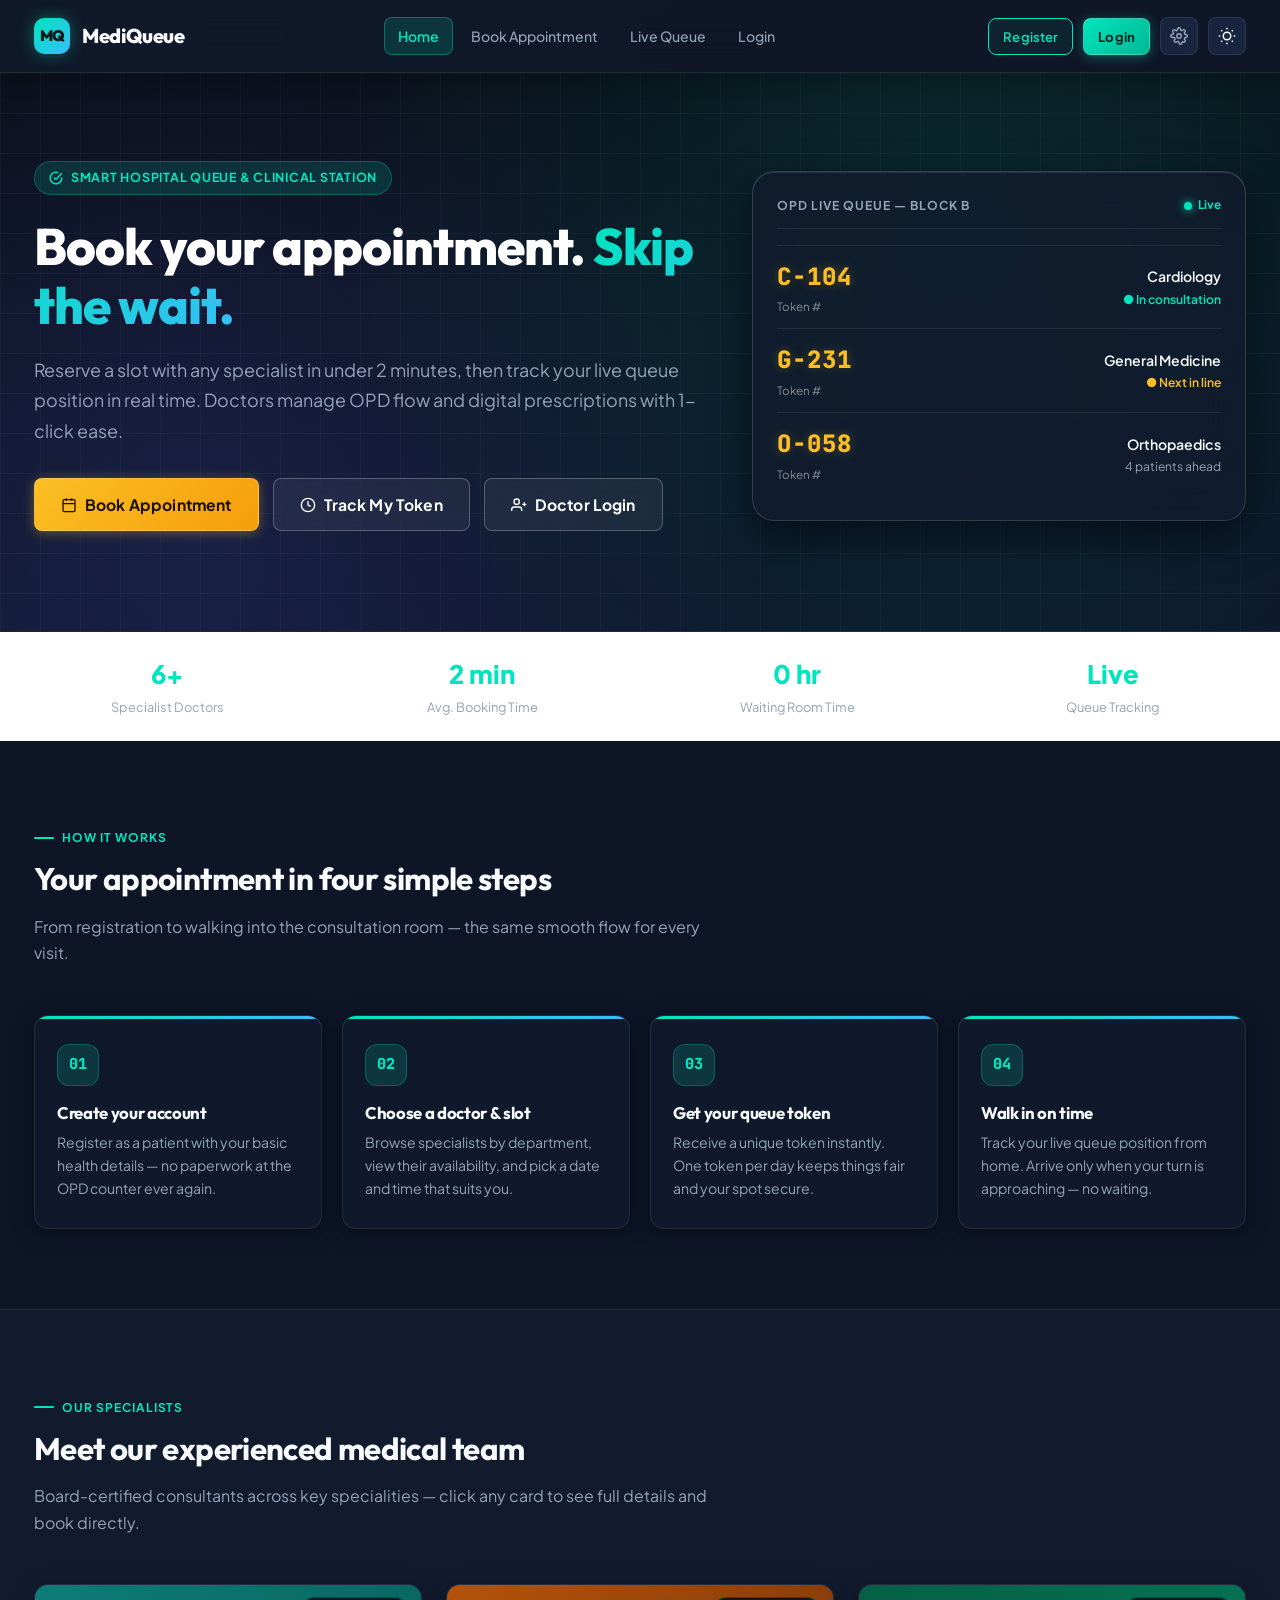
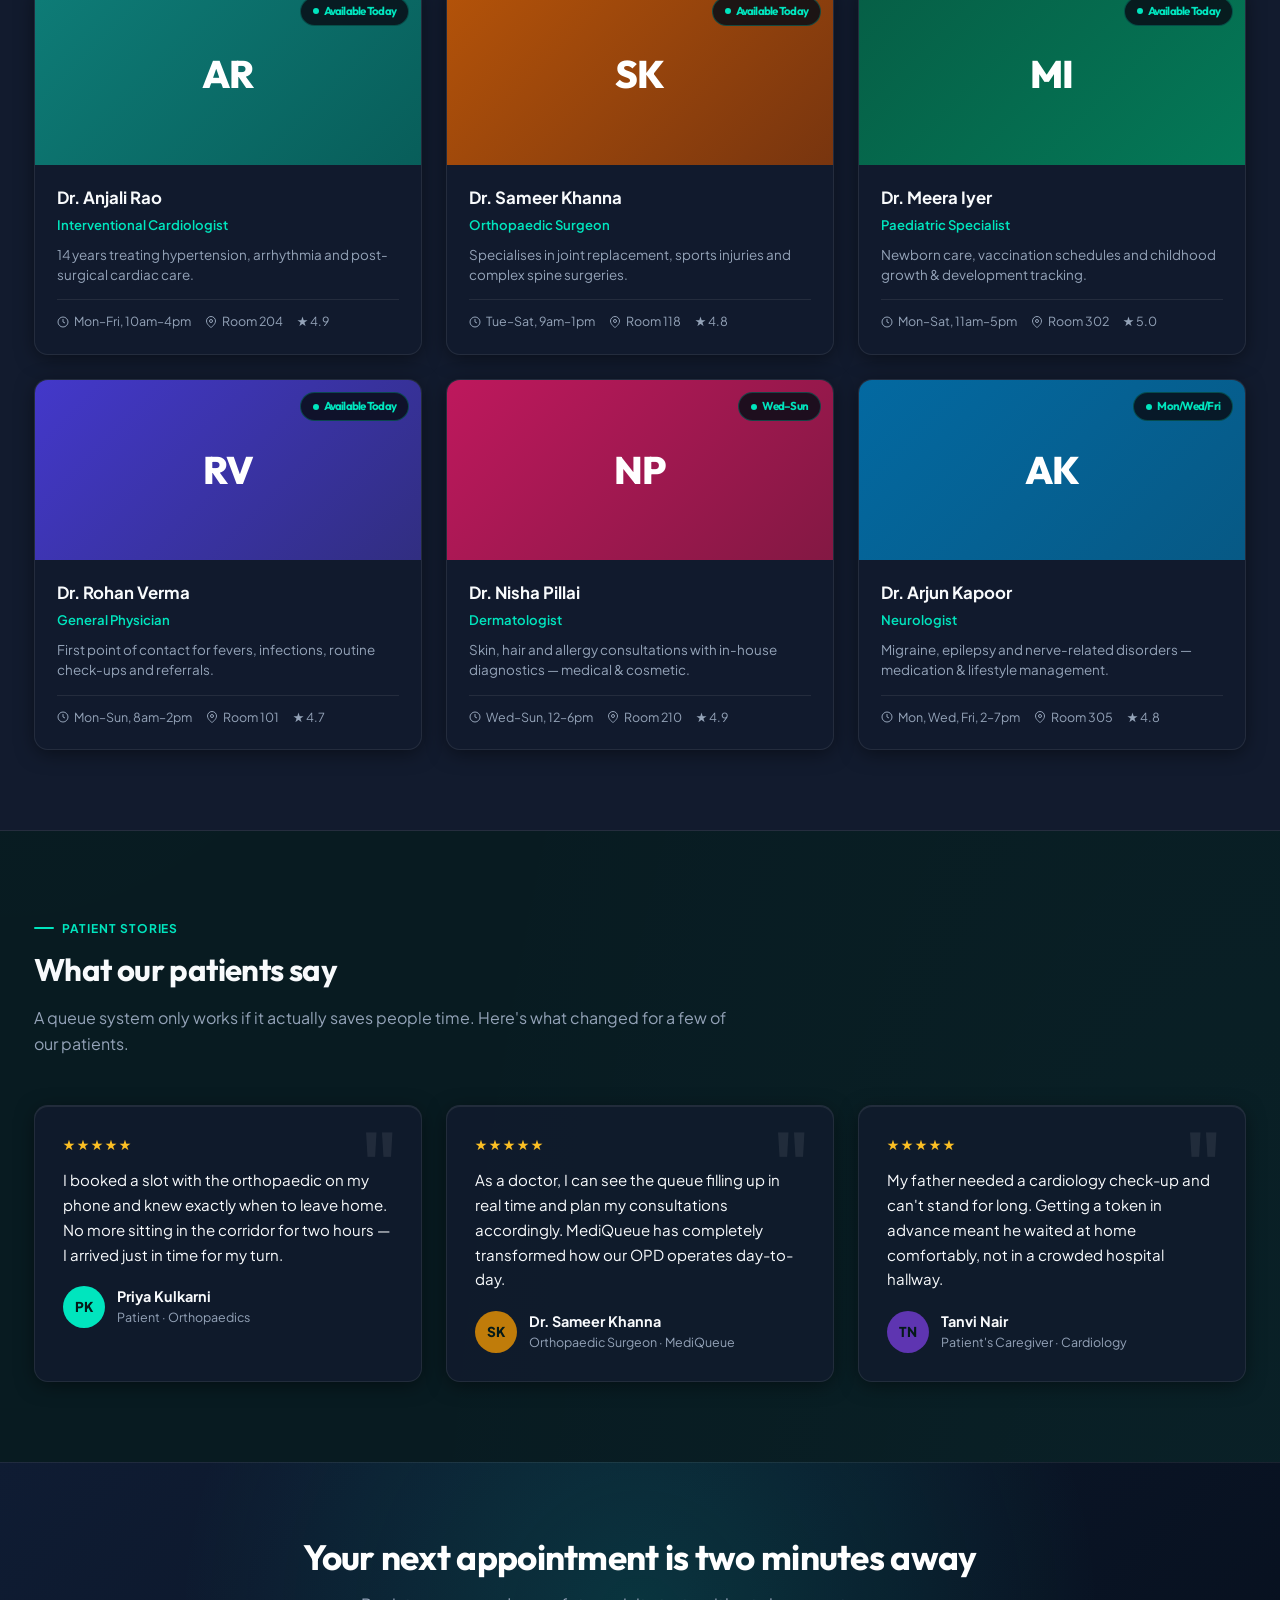
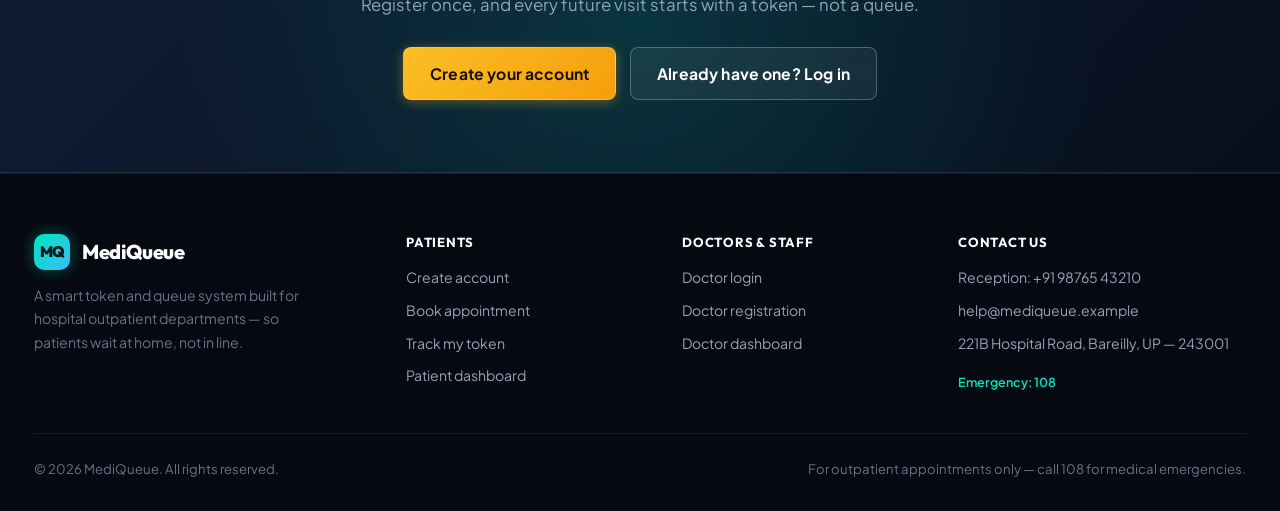
==== commit fdfc7ab8: "Modified Changes" ====
--- a/index.html
+++ b/index.html
@@ -1,434 +1,445 @@
-<!DOCTYPE html>
-<html lang="en">
-<head>
-<meta charset="UTF-8">
-<meta name="viewport" content="width=device-width, initial-scale=1.0">
-<title>MediQueue — Hospital Queue Management System</title>
-<meta name="description" content="Book appointments and track your queue token live with MediQueue — the smart outpatient queue management system for modern hospitals.">
-<link rel="stylesheet" href="styles.css">
-</head>
-<body>
-
-<!-- ===== Navbar ===== -->
-<header class="navbar">
-  <div class="container nav-inner">
-    <a href="index.html" class="logo">
-      <span class="logo-mark">MQ</span>
-      MediQueue
-    </a>
-    <button class="nav-toggle" aria-label="Toggle navigation" aria-expanded="false">
-      <svg viewBox="0 0 24 24" fill="none" stroke="currentColor" stroke-width="2"><line x1="3" y1="6" x2="21" y2="6"/><line x1="3" y1="12" x2="21" y2="12"/><line x1="3" y1="18" x2="21" y2="18"/></svg>
-    </button>
-    <ul class="nav-links">
-      <li><a href="index.html" class="active">Home</a></li>
-      <li><a href="book-appointment.html">Book Appointment</a></li>
-      <li><a href="my-token.html">My Token</a></li>
-      <li><a href="dashboard.html">Dashboard</a></li>
-    </ul>
-    <div class="nav-cta">
-      <!-- Rendered by script.js based on session -->
-      <a href="login.html" class="btn btn-primary btn-sm">Log in</a>
-    </div>
-  </div>
-</header>
-
-<!-- ===== Hero ===== -->
-<section class="hero">
-  <div class="container hero-grid">
-    <div>
-      <div class="hero-eyebrow">
-        <svg width="14" height="14" viewBox="0 0 24 24" fill="none" stroke="currentColor" stroke-width="2.5"><path d="M22 11.08V12a10 10 0 11-5.93-9.14"/><polyline points="22 4 12 14.01 9 11.01"/></svg>
-        Smart Hospital Queue Management
-      </div>
-      <h1>Book your appointment. <span>Skip the wait.</span></h1>
-      <p class="lead">Reserve a slot with any specialist in under 2 minutes, then track your live queue position from home. No crowded waiting rooms.</p>
-      <div class="hero-actions">
-        <a href="book-appointment.html" class="btn btn-secondary btn-lg">
-          <svg viewBox="0 0 24 24" fill="none" stroke="currentColor" stroke-width="2"><rect x="3" y="4" width="18" height="18" rx="2"/><line x1="16" y1="2" x2="16" y2="6"/><line x1="8" y1="2" x2="8" y2="6"/><line x1="3" y1="10" x2="21" y2="10"/></svg>
-          Book Appointment
-        </a>
-        <a href="my-token.html" class="btn btn-outline-white btn-lg">
-          <svg viewBox="0 0 24 24" fill="none" stroke="currentColor" stroke-width="2"><circle cx="12" cy="12" r="10"/><polyline points="12 6 12 12 16 14"/></svg>
-          Track My Token
-        </a>
-      </div>
-    </div>
-
-    <div class="board">
-      <div class="board-header">
-        <span class="board-label">OPD Live Queue — Block B</span>
-        <span class="board-live">Live</span>
-      </div>
-      <div class="board-row">
-        <div>
-          <div class="token-chip" id="board-now">C-104</div>
-          <div style="font-size:0.72rem;color:rgba(255,255,255,0.5);margin-top:2px;">Token #</div>
-        </div>
-        <div class="token-meta">
-          <div class="token-dept">Cardiology</div>
-          <div class="token-status serving">● In consultation</div>
-        </div>
-      </div>
-      <div class="board-row">
-        <div>
-          <div class="token-chip">G-231</div>
-          <div style="font-size:0.72rem;color:rgba(255,255,255,0.5);margin-top:2px;">Token #</div>
-        </div>
-        <div class="token-meta">
-          <div class="token-dept">General Medicine</div>
-          <div class="token-status next">● Next in line</div>
-        </div>
-      </div>
-      <div class="board-row">
-        <div>
-          <div class="token-chip">O-058</div>
-          <div style="font-size:0.72rem;color:rgba(255,255,255,0.5);margin-top:2px;">Token #</div>
-        </div>
-        <div class="token-meta">
-          <div class="token-dept">Orthopaedics</div>
-          <div class="token-status">4 patients ahead</div>
-        </div>
-      </div>
-    </div>
-  </div>
-</section>
-
-<!-- ===== Stats Bar ===== -->
-<div style="background:#fff; border-bottom:1px solid var(--line);">
-  <div class="container" style="display:grid; grid-template-columns:repeat(4,1fr); gap:0; text-align:center; padding:0;">
-    <div style="padding:22px 16px; border-right:1px solid var(--line);">
-      <div style="font-size:1.6rem;font-weight:800;color:var(--teal);">6+</div>
-      <div style="font-size:0.8rem;color:var(--slate);margin-top:2px;">Specialist Doctors</div>
-    </div>
-    <div style="padding:22px 16px; border-right:1px solid var(--line);">
-      <div style="font-size:1.6rem;font-weight:800;color:var(--teal);">2 min</div>
-      <div style="font-size:0.8rem;color:var(--slate);margin-top:2px;">Avg. Booking Time</div>
-    </div>
-    <div style="padding:22px 16px; border-right:1px solid var(--line);">
-      <div style="font-size:1.6rem;font-weight:800;color:var(--teal);">0 hr</div>
-      <div style="font-size:0.8rem;color:var(--slate);margin-top:2px;">Waiting Room Time</div>
-    </div>
-    <div style="padding:22px 16px;">
-      <div style="font-size:1.6rem;font-weight:800;color:var(--teal);">Live</div>
-      <div style="font-size:0.8rem;color:var(--slate);margin-top:2px;">Queue Tracking</div>
-    </div>
-  </div>
-</div>
-
-<!-- ===== How It Works ===== -->
-<section class="bg-soft">
-  <div class="container">
-    <div class="section-head">
-      <div class="section-label">How It Works</div>
-      <h2>Your appointment in four simple steps</h2>
-      <p>From registration to walking into the consultation room — the same smooth flow for every visit.</p>
-    </div>
-    <div class="steps">
-      <div class="step-card">
-        <div class="step-num">01</div>
-        <h3>Create your account</h3>
-        <p>Register as a patient with your basic health details — no paperwork at the OPD counter ever again.</p>
-      </div>
-      <div class="step-card">
-        <div class="step-num">02</div>
-        <h3>Choose a doctor &amp; slot</h3>
-        <p>Browse specialists by department, view their availability, and pick a date and time that suits you.</p>
-      </div>
-      <div class="step-card">
-        <div class="step-num">03</div>
-        <h3>Get your queue token</h3>
-        <p>Receive a unique token instantly. One token per day keeps things fair and your spot secure.</p>
-      </div>
-      <div class="step-card">
-        <div class="step-num">04</div>
-        <h3>Walk in on time</h3>
-        <p>Track your live queue position from home. Arrive only when your turn is approaching — no waiting.</p>
-      </div>
-    </div>
-  </div>
-</section>
-
-<!-- ===== Doctors ===== -->
-<section class="bg-white">
-  <div class="container">
-    <div class="section-head">
-      <div class="section-label">Our Specialists</div>
-      <h2>Meet our experienced medical team</h2>
-      <p>Board-certified consultants across key specialities — click any card to see full details and book directly.</p>
-    </div>
-    <div class="doctor-grid">
-
-      <div class="doctor-card" tabindex="0" role="button" aria-label="View Dr. Anjali Rao"
-           data-initials="AR" data-color="c1" data-name="Dr. Anjali Rao"
-           data-spec="Interventional Cardiologist"
-           data-bio="14 years treating hypertension, arrhythmia and post-surgical cardiac care. Focused on preventive heart health and long-term management for chronic cardiac conditions. Former senior consultant at AIIMS Delhi."
-           data-hours="Mon–Fri, 10am–4pm" data-room="204" data-exp="14" data-rating="4.9">
-        <div class="doctor-photo c1">
-          <span>AR</span>
-          <div class="doctor-avail-badge">Available Today</div>
-        </div>
-        <div class="doctor-body">
-          <div class="doctor-name">Dr. Anjali Rao</div>
-          <div class="doctor-spec">Interventional Cardiologist</div>
-          <p class="doctor-card-desc">14 years treating hypertension, arrhythmia and post-surgical cardiac care.</p>
-          <div class="doctor-meta">
-            <span>
-              <svg width="12" height="12" viewBox="0 0 24 24" fill="none" stroke="currentColor" stroke-width="2"><circle cx="12" cy="12" r="10"/><polyline points="12 6 12 12 16 14"/></svg>
-              Mon–Fri, 10am–4pm
-            </span>
-            <span>
-              <svg width="12" height="12" viewBox="0 0 24 24" fill="none" stroke="currentColor" stroke-width="2"><path d="M21 10c0 7-9 13-9 13S3 17 3 10a9 9 0 0118 0z"/><circle cx="12" cy="10" r="3"/></svg>
-              Room 204
-            </span>
-            <span>★ 4.9</span>
-          </div>
-        </div>
-      </div>
-
-      <div class="doctor-card" tabindex="0" role="button" aria-label="View Dr. Sameer Khanna"
-           data-initials="SK" data-color="c2" data-name="Dr. Sameer Khanna"
-           data-spec="Orthopaedic Surgeon"
-           data-bio="Specialises in joint replacement, sports injuries and spine care. Particular interest in getting athletes and active patients back on their feet quickly and safely. 11 years of surgical experience."
-           data-hours="Tue–Sat, 9am–1pm" data-room="118" data-exp="11" data-rating="4.8">
-        <div class="doctor-photo c2">
-          <span>SK</span>
-          <div class="doctor-avail-badge">Available Today</div>
-        </div>
-        <div class="doctor-body">
-          <div class="doctor-name">Dr. Sameer Khanna</div>
-          <div class="doctor-spec">Orthopaedic Surgeon</div>
-          <p class="doctor-card-desc">Specialises in joint replacement, sports injuries and complex spine surgeries.</p>
-          <div class="doctor-meta">
-            <span><svg width="12" height="12" viewBox="0 0 24 24" fill="none" stroke="currentColor" stroke-width="2"><circle cx="12" cy="12" r="10"/><polyline points="12 6 12 12 16 14"/></svg> Tue–Sat, 9am–1pm</span>
-            <span><svg width="12" height="12" viewBox="0 0 24 24" fill="none" stroke="currentColor" stroke-width="2"><path d="M21 10c0 7-9 13-9 13S3 17 3 10a9 9 0 0118 0z"/><circle cx="12" cy="10" r="3"/></svg> Room 118</span>
-            <span>★ 4.8</span>
-          </div>
-        </div>
-      </div>
-
-      <div class="doctor-card" tabindex="0" role="button" aria-label="View Dr. Meera Iyer"
-           data-initials="MI" data-color="c3" data-name="Dr. Meera Iyer"
-           data-spec="Paediatric Specialist"
-           data-bio="Newborn care, vaccination schedules and childhood growth tracking. Works closely with parents to make check-ups calm and reassuring for young patients. Known for her gentle, child-friendly approach."
-           data-hours="Mon–Sat, 11am–5pm" data-room="302" data-exp="9" data-rating="5.0">
-        <div class="doctor-photo c3">
-          <span>MI</span>
-          <div class="doctor-avail-badge">Available Today</div>
-        </div>
-        <div class="doctor-body">
-          <div class="doctor-name">Dr. Meera Iyer</div>
-          <div class="doctor-spec">Paediatric Specialist</div>
-          <p class="doctor-card-desc">Newborn care, vaccination schedules and childhood growth &amp; development tracking.</p>
-          <div class="doctor-meta">
-            <span><svg width="12" height="12" viewBox="0 0 24 24" fill="none" stroke="currentColor" stroke-width="2"><circle cx="12" cy="12" r="10"/><polyline points="12 6 12 12 16 14"/></svg> Mon–Sat, 11am–5pm</span>
-            <span><svg width="12" height="12" viewBox="0 0 24 24" fill="none" stroke="currentColor" stroke-width="2"><path d="M21 10c0 7-9 13-9 13S3 17 3 10a9 9 0 0118 0z"/><circle cx="12" cy="10" r="3"/></svg> Room 302</span>
-            <span>★ 5.0</span>
-          </div>
-        </div>
-      </div>
-
-      <div class="doctor-card" tabindex="0" role="button" aria-label="View Dr. Rohan Verma"
-           data-initials="RV" data-color="c4" data-name="Dr. Rohan Verma"
-           data-spec="General Physician"
-           data-bio="First point of contact for fevers, infections and routine check-ups. Coordinates referrals to specialists when a visit needs closer attention. Available every day of the week for urgent consultations."
-           data-hours="Mon–Sun, 8am–2pm" data-room="101" data-exp="7" data-rating="4.7">
-        <div class="doctor-photo c4">
-          <span>RV</span>
-          <div class="doctor-avail-badge">Available Today</div>
-        </div>
-        <div class="doctor-body">
-          <div class="doctor-name">Dr. Rohan Verma</div>
-          <div class="doctor-spec">General Physician</div>
-          <p class="doctor-card-desc">First point of contact for fevers, infections, routine check-ups and referrals.</p>
-          <div class="doctor-meta">
-            <span><svg width="12" height="12" viewBox="0 0 24 24" fill="none" stroke="currentColor" stroke-width="2"><circle cx="12" cy="12" r="10"/><polyline points="12 6 12 12 16 14"/></svg> Mon–Sun, 8am–2pm</span>
-            <span><svg width="12" height="12" viewBox="0 0 24 24" fill="none" stroke="currentColor" stroke-width="2"><path d="M21 10c0 7-9 13-9 13S3 17 3 10a9 9 0 0118 0z"/><circle cx="12" cy="10" r="3"/></svg> Room 101</span>
-            <span>★ 4.7</span>
-          </div>
-        </div>
-      </div>
-
-      <div class="doctor-card" tabindex="0" role="button" aria-label="View Dr. Nisha Pillai"
-           data-initials="NP" data-color="c5" data-name="Dr. Nisha Pillai"
-           data-spec="Dermatologist"
-           data-bio="Skin, hair and allergy consultations with in-house diagnostics. Offers both medical and cosmetic dermatology, tailored to each patient's skin type and lifestyle. 8 years of specialised practice."
-           data-hours="Wed–Sun, 12pm–6pm" data-room="210" data-exp="8" data-rating="4.9">
-        <div class="doctor-photo c5">
-          <span>NP</span>
-          <div class="doctor-avail-badge">Wed–Sun</div>
-        </div>
-        <div class="doctor-body">
-          <div class="doctor-name">Dr. Nisha Pillai</div>
-          <div class="doctor-spec">Dermatologist</div>
-          <p class="doctor-card-desc">Skin, hair and allergy consultations with in-house diagnostics — medical &amp; cosmetic.</p>
-          <div class="doctor-meta">
-            <span><svg width="12" height="12" viewBox="0 0 24 24" fill="none" stroke="currentColor" stroke-width="2"><circle cx="12" cy="12" r="10"/><polyline points="12 6 12 12 16 14"/></svg> Wed–Sun, 12–6pm</span>
-            <span><svg width="12" height="12" viewBox="0 0 24 24" fill="none" stroke="currentColor" stroke-width="2"><path d="M21 10c0 7-9 13-9 13S3 17 3 10a9 9 0 0118 0z"/><circle cx="12" cy="10" r="3"/></svg> Room 210</span>
-            <span>★ 4.9</span>
-          </div>
-        </div>
-      </div>
-
-      <div class="doctor-card" tabindex="0" role="button" aria-label="View Dr. Arjun Kapoor"
-           data-initials="AK" data-color="c6" data-name="Dr. Arjun Kapoor"
-           data-spec="Neurologist"
-           data-bio="Migraine, epilepsy and nerve-related disorders across all ages. Combines medication management with lifestyle guidance for long-term neurological care. 12 years of clinical and research experience."
-           data-hours="Mon, Wed, Fri, 2pm–7pm" data-room="305" data-exp="12" data-rating="4.8">
-        <div class="doctor-photo c6">
-          <span>AK</span>
-          <div class="doctor-avail-badge">Mon/Wed/Fri</div>
-        </div>
-        <div class="doctor-body">
-          <div class="doctor-name">Dr. Arjun Kapoor</div>
-          <div class="doctor-spec">Neurologist</div>
-          <p class="doctor-card-desc">Migraine, epilepsy and nerve-related disorders — medication &amp; lifestyle management.</p>
-          <div class="doctor-meta">
-            <span><svg width="12" height="12" viewBox="0 0 24 24" fill="none" stroke="currentColor" stroke-width="2"><circle cx="12" cy="12" r="10"/><polyline points="12 6 12 12 16 14"/></svg> Mon, Wed, Fri, 2–7pm</span>
-            <span><svg width="12" height="12" viewBox="0 0 24 24" fill="none" stroke="currentColor" stroke-width="2"><path d="M21 10c0 7-9 13-9 13S3 17 3 10a9 9 0 0118 0z"/><circle cx="12" cy="10" r="3"/></svg> Room 305</span>
-            <span>★ 4.8</span>
-          </div>
-        </div>
-      </div>
-
-    </div>
-  </div>
-</section>
-
-<!-- ===== Doctor Modal ===== -->
-<div class="modal-overlay" id="modal-overlay">
-  <div class="modal-card" id="doctor-modal">
-    <div class="modal-photo c1" id="m-photo">AR</div>
-    <div class="modal-body">
-      <button class="modal-close" id="modal-close" aria-label="Close modal">
-        <svg viewBox="0 0 24 24" fill="none" stroke="currentColor" stroke-width="2.5"><line x1="18" y1="6" x2="6" y2="18"/><line x1="6" y1="6" x2="18" y2="18"/></svg>
-      </button>
-      <div class="modal-doctor-name" id="m-name">—</div>
-      <div class="modal-doctor-spec" id="m-spec">—</div>
-      <p class="modal-bio" id="m-bio">—</p>
-      <div class="modal-meta">
-        <span class="modal-tag" id="m-hours">—</span>
-        <span class="modal-tag" id="m-room">—</span>
-        <span class="modal-tag" id="m-exp">—</span>
-        <span class="modal-tag" id="m-rating">—</span>
-      </div>
-      <div class="modal-actions">
-        <a href="book-appointment.html" class="btn btn-primary btn-block" id="m-book">Book Appointment</a>
-        <button class="btn btn-ghost" id="modal-close-2">Close</button>
-      </div>
-    </div>
-  </div>
-</div>
-
-<!-- ===== Testimonials ===== -->
-<section class="bg-teal-soft">
-  <div class="container">
-    <div class="section-head">
-      <div class="section-label">Patient Stories</div>
-      <h2>What our patients say</h2>
-      <p>A queue system only works if it actually saves people time. Here's what changed for a few of our patients.</p>
-    </div>
-    <div class="testimonial-grid">
-      <div class="testimonial-card">
-        <div class="stars">★★★★★</div>
-        <p class="testimonial-quote">I booked a slot with the orthopaedic on my phone and knew exactly when to leave home. No more sitting in the corridor for two hours — I arrived just in time for my turn.</p>
-        <div class="testimonial-person">
-          <div class="avatar" style="background:var(--teal);">PK</div>
-          <div>
-            <div class="person-name">Priya Kulkarni</div>
-            <div class="person-role">Patient · Orthopaedics</div>
-          </div>
-        </div>
-      </div>
-      <div class="testimonial-card">
-        <div class="stars">★★★★★</div>
-        <p class="testimonial-quote">As a doctor, I can see the queue filling up in real time and plan my consultations accordingly. MediQueue has completely transformed how our OPD operates day-to-day.</p>
-        <div class="testimonial-person">
-          <div class="avatar" style="background:#C07C0A;">SK</div>
-          <div>
-            <div class="person-name">Dr. Sameer Khanna</div>
-            <div class="person-role">Orthopaedic Surgeon · MediQueue</div>
-          </div>
-        </div>
-      </div>
-      <div class="testimonial-card">
-        <div class="stars">★★★★★</div>
-        <p class="testimonial-quote">My father needed a cardiology check-up and can't stand for long. Getting a token in advance meant he waited at home comfortably, not in a crowded hospital hallway.</p>
-        <div class="testimonial-person">
-          <div class="avatar" style="background:#5E35B1;">TN</div>
-          <div>
-            <div class="person-name">Tanvi Nair</div>
-            <div class="person-role">Patient's Caregiver · Cardiology</div>
-          </div>
-        </div>
-      </div>
-    </div>
-  </div>
-</section>
-
-<!-- ===== CTA Band ===== -->
-<div class="cta-band">
-  <div class="container">
-    <h2>Your next appointment is two minutes away</h2>
-    <p>Register once, and every future visit starts with a token — not a queue.</p>
-    <div style="display:flex;gap:14px;justify-content:center;flex-wrap:wrap;position:relative;">
-      <a href="register.html" class="btn btn-secondary btn-lg">Create your account</a>
-      <a href="login.html" class="btn btn-outline-white btn-lg">Already have one? Log in</a>
-    </div>
-  </div>
-</div>
-
-<!-- ===== Footer ===== -->
-<footer>
-  <div class="container">
-    <div class="footer-grid">
-      <div class="footer-brand">
-        <div class="logo" style="margin-bottom:14px;">
-          <span class="logo-mark">MQ</span>
-          MediQueue
-        </div>
-        <p>A smart token and queue system built for hospital outpatient departments — so patients wait at home, not in line.</p>
-      </div>
-      <div class="footer-col">
-        <h4>Patients</h4>
-        <ul>
-          <li><a href="register.html">Create account</a></li>
-          <li><a href="book-appointment.html">Book appointment</a></li>
-          <li><a href="my-token.html">Track my token</a></li>
-          <li><a href="dashboard.html">Patient dashboard</a></li>
-        </ul>
-      </div>
-      <div class="footer-col">
-        <h4>Doctors &amp; Staff</h4>
-        <ul>
-          <li><a href="login.html">Doctor login</a></li>
-          <li><a href="register.html">Doctor registration</a></li>
-          <li><a href="dashboard.html">Doctor dashboard</a></li>
-        </ul>
-      </div>
-      <div class="footer-col">
-        <h4>Contact Us</h4>
-        <ul>
-          <li>Reception: +91 98765 43210</li>
-          <li>help@mediqueue.example</li>
-          <li>221B Hospital Road, Bareilly, UP — 243001</li>
-          <li style="margin-top:6px;"><span class="footer-tag">Emergency: 108</span></li>
-        </ul>
-      </div>
-    </div>
-    <div class="footer-bottom">
-      <span>© 2026 MediQueue. All rights reserved.</span>
-      <span>For outpatient appointments only — call 108 for medical emergencies.</span>
-    </div>
-  </div>
-</footer>
-
-<script src="script.js"></script>
-<script>
-  // Secondary modal close button
-  document.getElementById('modal-close-2')?.addEventListener('click', () => {
-    document.getElementById('modal-overlay')?.classList.remove('open');
-    document.body.style.overflow = '';
-  });
-</script>
-</body>
-</html>
+<!DOCTYPE html>
+<html lang="en">
+<head>
+<meta charset="UTF-8">
+<meta name="viewport" content="width=device-width, initial-scale=1.0">
+<title>MediQueue — Hospital Queue Management System</title>
+<meta name="description" content="Book appointments and track your queue token live with MediQueue — the smart outpatient queue management system for modern hospitals.">
+<link rel="stylesheet" href="styles.css">
+</head>
+<body>
+
+<!-- ===== Navbar ===== -->
+<header class="navbar">
+  <div class="container nav-inner">
+    <a href="index.html" class="logo">
+      <span class="logo-mark">MQ</span>
+      MediQueue
+    </a>
+    <button class="nav-toggle" aria-label="Toggle navigation" aria-expanded="false">
+      <svg viewBox="0 0 24 24" fill="none" stroke="currentColor" stroke-width="2"><line x1="3" y1="6" x2="21" y2="6"/><line x1="3" y1="12" x2="21" y2="12"/><line x1="3" y1="18" x2="21" y2="18"/></svg>
+    </button>
+    <ul class="nav-links">
+      <li><a href="index.html" class="active">Home</a></li>
+      <li><a href="book-appointment.html">Book Appointment</a></li>
+      <li><a href="my-token.html">Live Queue</a></li>
+      <li><a href="login.html">Login</a></li>
+    </ul>
+    <div class="nav-cta">
+      <!-- Dynamically customized by script.js with strict role privacy -->
+      <a href="login.html" class="btn btn-primary btn-sm">Log in</a>
+      <a href="settings.html" class="nav-icon-btn" aria-label="Settings" title="Settings">
+        <svg viewBox="0 0 24 24" fill="none" stroke="currentColor" stroke-width="2"><circle cx="12" cy="12" r="3"/><path d="M19.4 15a1.65 1.65 0 00.33 1.82l.06.06a2 2 0 11-2.83 2.83l-.06-.06a1.65 1.65 0 00-1.82-.33 1.65 1.65 0 00-1 1.51V21a2 2 0 11-4 0v-.09a1.65 1.65 0 00-1-1.51 1.65 1.65 0 00-1.82.33l-.06.06a2 2 0 11-2.83-2.83l.06-.06a1.65 1.65 0 00.33-1.82 1.65 1.65 0 00-1.51-1H3a2 2 0 110-4h.09a1.65 1.65 0 001.51-1 1.65 1.65 0 00-.33-1.82l-.06-.06a2 2 0 112.83-2.83l.06.06a1.65 1.65 0 001.82.33H9a1.65 1.65 0 001-1.51V3a2 2 0 114 0v.09a1.65 1.65 0 001 1.51 1.65 1.65 0 001.82-.33l.06-.06a2 2 0 112.83 2.83l-.06.06a1.65 1.65 0 00-.33 1.82V9a1.65 1.65 0 001.51 1H21a2 2 0 110 4h-.09a1.65 1.65 0 00-1.51 1z"/></svg>
+      </a>
+      <button type="button" class="theme-toggle-btn" id="theme-toggle" aria-label="Toggle theme" title="Toggle Dark/Light Mode">
+        <svg class="sun-icon" viewBox="0 0 24 24" fill="none" stroke="currentColor" stroke-width="2"><circle cx="12" cy="12" r="5"/><line x1="12" y1="1" x2="12" y2="3"/><line x1="12" y1="21" x2="12" y2="23"/><line x1="4.22" y1="4.22" x2="5.64" y2="5.64"/><line x1="18.36" y1="18.36" x2="19.78" y2="19.78"/><line x1="1" y1="12" x2="3" y2="12"/><line x1="21" y1="12" x2="23" y2="12"/><line x1="4.22" y1="19.78" x2="5.64" y2="18.36"/><line x1="18.36" y1="5.64" x2="19.78" y2="4.22"/></svg>
+        <svg class="moon-icon" viewBox="0 0 24 24" fill="none" stroke="currentColor" stroke-width="2" style="display:none;"><path d="M21 12.79A9 9 0 1 1 11.21 3 7 7 0 0 0 21 12.79z"/></svg>
+      </button>
+    </div>
+  </div>
+</header>
+
+<!-- ===== Hero ===== -->
+<section class="hero">
+  <div class="container hero-grid">
+    <div>
+      <div class="hero-eyebrow">
+        <svg width="14" height="14" viewBox="0 0 24 24" fill="none" stroke="currentColor" stroke-width="2.5"><path d="M22 11.08V12a10 10 0 11-5.93-9.14"/><polyline points="22 4 12 14.01 9 11.01"/></svg>
+        Smart Hospital Queue & Clinical Station
+      </div>
+      <h1>Book your appointment. <span>Skip the wait.</span></h1>
+      <p class="lead">Reserve a slot with any specialist in under 2 minutes, then track your live queue position in real time. Doctors manage OPD flow and digital prescriptions with 1-click ease.</p>
+      <div class="hero-actions">
+        <a href="book-appointment.html" class="btn btn-secondary btn-lg">
+          <svg viewBox="0 0 24 24" fill="none" stroke="currentColor" stroke-width="2"><rect x="3" y="4" width="18" height="18" rx="2"/><line x1="16" y1="2" x2="16" y2="6"/><line x1="8" y1="2" x2="8" y2="6"/><line x1="3" y1="10" x2="21" y2="10"/></svg>
+          Book Appointment
+        </a>
+        <a href="my-token.html" class="btn btn-outline-white btn-lg">
+          <svg viewBox="0 0 24 24" fill="none" stroke="currentColor" stroke-width="2"><circle cx="12" cy="12" r="10"/><polyline points="12 6 12 12 16 14"/></svg>
+          Track My Token
+        </a>
+        <a href="doctor-dashboard.html" class="btn btn-outline-white btn-lg">
+          <svg viewBox="0 0 24 24" fill="none" stroke="currentColor" stroke-width="2"><path d="M16 21v-2a4 4 0 0 0-4-4H5a4 4 0 0 0-4 4v2"/><circle cx="8.5" cy="7" r="4"/><line x1="20" y1="8" x2="20" y2="14"/><line x1="23" y1="11" x2="17" y2="11"/></svg>
+          Doctor Station
+        </a>
+      </div>
+    </div>
+
+    <div class="board">
+      <div class="board-header">
+        <span class="board-label">OPD Live Queue — Block B</span>
+        <span class="board-live">Live</span>
+      </div>
+      <div class="board-row">
+        <div>
+          <div class="token-chip" id="board-now">C-104</div>
+          <div style="font-size:0.72rem;color:rgba(255,255,255,0.5);margin-top:2px;">Token #</div>
+        </div>
+        <div class="token-meta">
+          <div class="token-dept">Cardiology</div>
+          <div class="token-status serving">● In consultation</div>
+        </div>
+      </div>
+      <div class="board-row">
+        <div>
+          <div class="token-chip">G-231</div>
+          <div style="font-size:0.72rem;color:rgba(255,255,255,0.5);margin-top:2px;">Token #</div>
+        </div>
+        <div class="token-meta">
+          <div class="token-dept">General Medicine</div>
+          <div class="token-status next">● Next in line</div>
+        </div>
+      </div>
+      <div class="board-row">
+        <div>
+          <div class="token-chip">O-058</div>
+          <div style="font-size:0.72rem;color:rgba(255,255,255,0.5);margin-top:2px;">Token #</div>
+        </div>
+        <div class="token-meta">
+          <div class="token-dept">Orthopaedics</div>
+          <div class="token-status">4 patients ahead</div>
+        </div>
+      </div>
+    </div>
+  </div>
+</section>
+
+<!-- ===== Stats Bar ===== -->
+<div style="background:#fff; border-bottom:1px solid var(--line);">
+  <div class="container" style="display:grid; grid-template-columns:repeat(4,1fr); gap:0; text-align:center; padding:0;">
+    <div style="padding:22px 16px; border-right:1px solid var(--line);">
+      <div style="font-size:1.6rem;font-weight:800;color:var(--teal);">6+</div>
+      <div style="font-size:0.8rem;color:var(--slate);margin-top:2px;">Specialist Doctors</div>
+    </div>
+    <div style="padding:22px 16px; border-right:1px solid var(--line);">
+      <div style="font-size:1.6rem;font-weight:800;color:var(--teal);">2 min</div>
+      <div style="font-size:0.8rem;color:var(--slate);margin-top:2px;">Avg. Booking Time</div>
+    </div>
+    <div style="padding:22px 16px; border-right:1px solid var(--line);">
+      <div style="font-size:1.6rem;font-weight:800;color:var(--teal);">0 hr</div>
+      <div style="font-size:0.8rem;color:var(--slate);margin-top:2px;">Waiting Room Time</div>
+    </div>
+    <div style="padding:22px 16px;">
+      <div style="font-size:1.6rem;font-weight:800;color:var(--teal);">Live</div>
+      <div style="font-size:0.8rem;color:var(--slate);margin-top:2px;">Queue Tracking</div>
+    </div>
+  </div>
+</div>
+
+<!-- ===== How It Works ===== -->
+<section class="bg-soft">
+  <div class="container">
+    <div class="section-head">
+      <div class="section-label">How It Works</div>
+      <h2>Your appointment in four simple steps</h2>
+      <p>From registration to walking into the consultation room — the same smooth flow for every visit.</p>
+    </div>
+    <div class="steps">
+      <div class="step-card">
+        <div class="step-num">01</div>
+        <h3>Create your account</h3>
+        <p>Register as a patient with your basic health details — no paperwork at the OPD counter ever again.</p>
+      </div>
+      <div class="step-card">
+        <div class="step-num">02</div>
+        <h3>Choose a doctor &amp; slot</h3>
+        <p>Browse specialists by department, view their availability, and pick a date and time that suits you.</p>
+      </div>
+      <div class="step-card">
+        <div class="step-num">03</div>
+        <h3>Get your queue token</h3>
+        <p>Receive a unique token instantly. One token per day keeps things fair and your spot secure.</p>
+      </div>
+      <div class="step-card">
+        <div class="step-num">04</div>
+        <h3>Walk in on time</h3>
+        <p>Track your live queue position from home. Arrive only when your turn is approaching — no waiting.</p>
+      </div>
+    </div>
+  </div>
+</section>
+
+<!-- ===== Doctors ===== -->
+<section class="bg-white">
+  <div class="container">
+    <div class="section-head">
+      <div class="section-label">Our Specialists</div>
+      <h2>Meet our experienced medical team</h2>
+      <p>Board-certified consultants across key specialities — click any card to see full details and book directly.</p>
+    </div>
+    <div class="doctor-grid">
+
+      <div class="doctor-card" tabindex="0" role="button" aria-label="View Dr. Anjali Rao"
+           data-initials="AR" data-color="c1" data-name="Dr. Anjali Rao"
+           data-spec="Interventional Cardiologist"
+           data-bio="14 years treating hypertension, arrhythmia and post-surgical cardiac care. Focused on preventive heart health and long-term management for chronic cardiac conditions. Former senior consultant at AIIMS Delhi."
+           data-hours="Mon–Fri, 10am–4pm" data-room="204" data-exp="14" data-rating="4.9">
+        <div class="doctor-photo c1">
+          <span>AR</span>
+          <div class="doctor-avail-badge">Available Today</div>
+        </div>
+        <div class="doctor-body">
+          <div class="doctor-name">Dr. Anjali Rao</div>
+          <div class="doctor-spec">Interventional Cardiologist</div>
+          <p class="doctor-card-desc">14 years treating hypertension, arrhythmia and post-surgical cardiac care.</p>
+          <div class="doctor-meta">
+            <span>
+              <svg width="12" height="12" viewBox="0 0 24 24" fill="none" stroke="currentColor" stroke-width="2"><circle cx="12" cy="12" r="10"/><polyline points="12 6 12 12 16 14"/></svg>
+              Mon–Fri, 10am–4pm
+            </span>
+            <span>
+              <svg width="12" height="12" viewBox="0 0 24 24" fill="none" stroke="currentColor" stroke-width="2"><path d="M21 10c0 7-9 13-9 13S3 17 3 10a9 9 0 0118 0z"/><circle cx="12" cy="10" r="3"/></svg>
+              Room 204
+            </span>
+            <span>★ 4.9</span>
+          </div>
+        </div>
+      </div>
+
+      <div class="doctor-card" tabindex="0" role="button" aria-label="View Dr. Sameer Khanna"
+           data-initials="SK" data-color="c2" data-name="Dr. Sameer Khanna"
+           data-spec="Orthopaedic Surgeon"
+           data-bio="Specialises in joint replacement, sports injuries and spine care. Particular interest in getting athletes and active patients back on their feet quickly and safely. 11 years of surgical experience."
+           data-hours="Tue–Sat, 9am–1pm" data-room="118" data-exp="11" data-rating="4.8">
+        <div class="doctor-photo c2">
+          <span>SK</span>
+          <div class="doctor-avail-badge">Available Today</div>
+        </div>
+        <div class="doctor-body">
+          <div class="doctor-name">Dr. Sameer Khanna</div>
+          <div class="doctor-spec">Orthopaedic Surgeon</div>
+          <p class="doctor-card-desc">Specialises in joint replacement, sports injuries and complex spine surgeries.</p>
+          <div class="doctor-meta">
+            <span><svg width="12" height="12" viewBox="0 0 24 24" fill="none" stroke="currentColor" stroke-width="2"><circle cx="12" cy="12" r="10"/><polyline points="12 6 12 12 16 14"/></svg> Tue–Sat, 9am–1pm</span>
+            <span><svg width="12" height="12" viewBox="0 0 24 24" fill="none" stroke="currentColor" stroke-width="2"><path d="M21 10c0 7-9 13-9 13S3 17 3 10a9 9 0 0118 0z"/><circle cx="12" cy="10" r="3"/></svg> Room 118</span>
+            <span>★ 4.8</span>
+          </div>
+        </div>
+      </div>
+
+      <div class="doctor-card" tabindex="0" role="button" aria-label="View Dr. Meera Iyer"
+           data-initials="MI" data-color="c3" data-name="Dr. Meera Iyer"
+           data-spec="Paediatric Specialist"
+           data-bio="Newborn care, vaccination schedules and childhood growth tracking. Works closely with parents to make check-ups calm and reassuring for young patients. Known for her gentle, child-friendly approach."
+           data-hours="Mon–Sat, 11am–5pm" data-room="302" data-exp="9" data-rating="5.0">
+        <div class="doctor-photo c3">
+          <span>MI</span>
+          <div class="doctor-avail-badge">Available Today</div>
+        </div>
+        <div class="doctor-body">
+          <div class="doctor-name">Dr. Meera Iyer</div>
+          <div class="doctor-spec">Paediatric Specialist</div>
+          <p class="doctor-card-desc">Newborn care, vaccination schedules and childhood growth &amp; development tracking.</p>
+          <div class="doctor-meta">
+            <span><svg width="12" height="12" viewBox="0 0 24 24" fill="none" stroke="currentColor" stroke-width="2"><circle cx="12" cy="12" r="10"/><polyline points="12 6 12 12 16 14"/></svg> Mon–Sat, 11am–5pm</span>
+            <span><svg width="12" height="12" viewBox="0 0 24 24" fill="none" stroke="currentColor" stroke-width="2"><path d="M21 10c0 7-9 13-9 13S3 17 3 10a9 9 0 0118 0z"/><circle cx="12" cy="10" r="3"/></svg> Room 302</span>
+            <span>★ 5.0</span>
+          </div>
+        </div>
+      </div>
+
+      <div class="doctor-card" tabindex="0" role="button" aria-label="View Dr. Rohan Verma"
+           data-initials="RV" data-color="c4" data-name="Dr. Rohan Verma"
+           data-spec="General Physician"
+           data-bio="First point of contact for fevers, infections and routine check-ups. Coordinates referrals to specialists when a visit needs closer attention. Available every day of the week for urgent consultations."
+           data-hours="Mon–Sun, 8am–2pm" data-room="101" data-exp="7" data-rating="4.7">
+        <div class="doctor-photo c4">
+          <span>RV</span>
+          <div class="doctor-avail-badge">Available Today</div>
+        </div>
+        <div class="doctor-body">
+          <div class="doctor-name">Dr. Rohan Verma</div>
+          <div class="doctor-spec">General Physician</div>
+          <p class="doctor-card-desc">First point of contact for fevers, infections, routine check-ups and referrals.</p>
+          <div class="doctor-meta">
+            <span><svg width="12" height="12" viewBox="0 0 24 24" fill="none" stroke="currentColor" stroke-width="2"><circle cx="12" cy="12" r="10"/><polyline points="12 6 12 12 16 14"/></svg> Mon–Sun, 8am–2pm</span>
+            <span><svg width="12" height="12" viewBox="0 0 24 24" fill="none" stroke="currentColor" stroke-width="2"><path d="M21 10c0 7-9 13-9 13S3 17 3 10a9 9 0 0118 0z"/><circle cx="12" cy="10" r="3"/></svg> Room 101</span>
+            <span>★ 4.7</span>
+          </div>
+        </div>
+      </div>
+
+      <div class="doctor-card" tabindex="0" role="button" aria-label="View Dr. Nisha Pillai"
+           data-initials="NP" data-color="c5" data-name="Dr. Nisha Pillai"
+           data-spec="Dermatologist"
+           data-bio="Skin, hair and allergy consultations with in-house diagnostics. Offers both medical and cosmetic dermatology, tailored to each patient's skin type and lifestyle. 8 years of specialised practice."
+           data-hours="Wed–Sun, 12pm–6pm" data-room="210" data-exp="8" data-rating="4.9">
+        <div class="doctor-photo c5">
+          <span>NP</span>
+          <div class="doctor-avail-badge">Wed–Sun</div>
+        </div>
+        <div class="doctor-body">
+          <div class="doctor-name">Dr. Nisha Pillai</div>
+          <div class="doctor-spec">Dermatologist</div>
+          <p class="doctor-card-desc">Skin, hair and allergy consultations with in-house diagnostics — medical &amp; cosmetic.</p>
+          <div class="doctor-meta">
+            <span><svg width="12" height="12" viewBox="0 0 24 24" fill="none" stroke="currentColor" stroke-width="2"><circle cx="12" cy="12" r="10"/><polyline points="12 6 12 12 16 14"/></svg> Wed–Sun, 12–6pm</span>
+            <span><svg width="12" height="12" viewBox="0 0 24 24" fill="none" stroke="currentColor" stroke-width="2"><path d="M21 10c0 7-9 13-9 13S3 17 3 10a9 9 0 0118 0z"/><circle cx="12" cy="10" r="3"/></svg> Room 210</span>
+            <span>★ 4.9</span>
+          </div>
+        </div>
+      </div>
+
+      <div class="doctor-card" tabindex="0" role="button" aria-label="View Dr. Arjun Kapoor"
+           data-initials="AK" data-color="c6" data-name="Dr. Arjun Kapoor"
+           data-spec="Neurologist"
+           data-bio="Migraine, epilepsy and nerve-related disorders across all ages. Combines medication management with lifestyle guidance for long-term neurological care. 12 years of clinical and research experience."
+           data-hours="Mon, Wed, Fri, 2pm–7pm" data-room="305" data-exp="12" data-rating="4.8">
+        <div class="doctor-photo c6">
+          <span>AK</span>
+          <div class="doctor-avail-badge">Mon/Wed/Fri</div>
+        </div>
+        <div class="doctor-body">
+          <div class="doctor-name">Dr. Arjun Kapoor</div>
+          <div class="doctor-spec">Neurologist</div>
+          <p class="doctor-card-desc">Migraine, epilepsy and nerve-related disorders — medication &amp; lifestyle management.</p>
+          <div class="doctor-meta">
+            <span><svg width="12" height="12" viewBox="0 0 24 24" fill="none" stroke="currentColor" stroke-width="2"><circle cx="12" cy="12" r="10"/><polyline points="12 6 12 12 16 14"/></svg> Mon, Wed, Fri, 2–7pm</span>
+            <span><svg width="12" height="12" viewBox="0 0 24 24" fill="none" stroke="currentColor" stroke-width="2"><path d="M21 10c0 7-9 13-9 13S3 17 3 10a9 9 0 0118 0z"/><circle cx="12" cy="10" r="3"/></svg> Room 305</span>
+            <span>★ 4.8</span>
+          </div>
+        </div>
+      </div>
+
+    </div>
+  </div>
+</section>
+
+<!-- ===== Doctor Modal ===== -->
+<div class="modal-overlay" id="modal-overlay">
+  <div class="modal-card" id="doctor-modal">
+    <div class="modal-photo c1" id="m-photo">AR</div>
+    <div class="modal-body">
+      <button class="modal-close" id="modal-close" aria-label="Close modal">
+        <svg viewBox="0 0 24 24" fill="none" stroke="currentColor" stroke-width="2.5"><line x1="18" y1="6" x2="6" y2="18"/><line x1="6" y1="6" x2="18" y2="18"/></svg>
+      </button>
+      <div class="modal-doctor-name" id="m-name">—</div>
+      <div class="modal-doctor-spec" id="m-spec">—</div>
+      <p class="modal-bio" id="m-bio">—</p>
+      <div class="modal-meta">
+        <span class="modal-tag" id="m-hours">—</span>
+        <span class="modal-tag" id="m-room">—</span>
+        <span class="modal-tag" id="m-exp">—</span>
+        <span class="modal-tag" id="m-rating">—</span>
+      </div>
+      <div class="modal-actions">
+        <a href="book-appointment.html" class="btn btn-primary btn-block" id="m-book">Book Appointment</a>
+        <button class="btn btn-ghost" id="modal-close-2">Close</button>
+      </div>
+    </div>
+  </div>
+</div>
+
+<!-- ===== Testimonials ===== -->
+<section class="bg-teal-soft">
+  <div class="container">
+    <div class="section-head">
+      <div class="section-label">Patient Stories</div>
+      <h2>What our patients say</h2>
+      <p>A queue system only works if it actually saves people time. Here's what changed for a few of our patients.</p>
+    </div>
+    <div class="testimonial-grid">
+      <div class="testimonial-card">
+        <div class="stars">★★★★★</div>
+        <p class="testimonial-quote">I booked a slot with the orthopaedic on my phone and knew exactly when to leave home. No more sitting in the corridor for two hours — I arrived just in time for my turn.</p>
+        <div class="testimonial-person">
+          <div class="avatar" style="background:var(--teal);">PK</div>
+          <div>
+            <div class="person-name">Priya Kulkarni</div>
+            <div class="person-role">Patient · Orthopaedics</div>
+          </div>
+        </div>
+      </div>
+      <div class="testimonial-card">
+        <div class="stars">★★★★★</div>
+        <p class="testimonial-quote">As a doctor, I can see the queue filling up in real time and plan my consultations accordingly. MediQueue has completely transformed how our OPD operates day-to-day.</p>
+        <div class="testimonial-person">
+          <div class="avatar" style="background:#C07C0A;">SK</div>
+          <div>
+            <div class="person-name">Dr. Sameer Khanna</div>
+            <div class="person-role">Orthopaedic Surgeon · MediQueue</div>
+          </div>
+        </div>
+      </div>
+      <div class="testimonial-card">
+        <div class="stars">★★★★★</div>
+        <p class="testimonial-quote">My father needed a cardiology check-up and can't stand for long. Getting a token in advance meant he waited at home comfortably, not in a crowded hospital hallway.</p>
+        <div class="testimonial-person">
+          <div class="avatar" style="background:#5E35B1;">TN</div>
+          <div>
+            <div class="person-name">Tanvi Nair</div>
+            <div class="person-role">Patient's Caregiver · Cardiology</div>
+          </div>
+        </div>
+      </div>
+    </div>
+  </div>
+</section>
+
+<!-- ===== CTA Band ===== -->
+<div class="cta-band">
+  <div class="container">
+    <h2>Your next appointment is two minutes away</h2>
+    <p>Register once, and every future visit starts with a token — not a queue.</p>
+    <div style="display:flex;gap:14px;justify-content:center;flex-wrap:wrap;position:relative;">
+      <a href="register.html" class="btn btn-secondary btn-lg">Create your account</a>
+      <a href="login.html" class="btn btn-outline-white btn-lg">Already have one? Log in</a>
+    </div>
+  </div>
+</div>
+
+<!-- ===== Footer ===== -->
+<footer>
+  <div class="container">
+    <div class="footer-grid">
+      <div class="footer-brand">
+        <div class="logo" style="margin-bottom:14px;">
+          <span class="logo-mark">MQ</span>
+          MediQueue
+        </div>
+        <p>A smart token and queue system built for hospital outpatient departments — so patients wait at home, not in line.</p>
+      </div>
+      <div class="footer-col">
+        <h4>Patients</h4>
+        <ul>
+          <li><a href="register.html">Create account</a></li>
+          <li><a href="book-appointment.html">Book appointment</a></li>
+          <li><a href="my-token.html">Track my token</a></li>
+          <li><a href="dashboard.html">Patient dashboard</a></li>
+        </ul>
+      </div>
+      <div class="footer-col">
+        <h4>Doctors &amp; Staff</h4>
+        <ul>
+          <li><a href="login.html">Doctor login</a></li>
+          <li><a href="register.html">Doctor registration</a></li>
+          <li><a href="dashboard.html">Doctor dashboard</a></li>
+        </ul>
+      </div>
+      <div class="footer-col">
+        <h4>Contact Us</h4>
+        <ul>
+          <li>Reception: +91 98765 43210</li>
+          <li>help@mediqueue.example</li>
+          <li>221B Hospital Road, Bareilly, UP — 243001</li>
+          <li style="margin-top:6px;"><span class="footer-tag">Emergency: 108</span></li>
+        </ul>
+      </div>
+    </div>
+    <div class="footer-bottom">
+      <span>© 2026 MediQueue. All rights reserved.</span>
+      <span>For outpatient appointments only — call 108 for medical emergencies.</span>
+    </div>
+  </div>
+</footer>
+
+<script src="script.js"></script>
+<script>
+  // Secondary modal close button
+  document.getElementById('modal-close-2')?.addEventListener('click', () => {
+    document.getElementById('modal-overlay')?.classList.remove('open');
+    document.body.style.overflow = '';
+  });
+</script>
+</body>
+</html>
--- a/styles.css
+++ b/styles.css
@@ -1,1159 +1,1772 @@
-/* =========================================================
-   MediQueue — Hospital Queue Management System
-   Theme: Light Hospitality · Medical Trust
-   Palette: Medical Teal + Warm Sage + Soft Amber
-   Font: Plus Jakarta Sans (Google Fonts)
-   ========================================================= */
-
-@import url('https://fonts.googleapis.com/css2?family=Plus+Jakarta+Sans:wght@300;400;500;600;700;800&display=swap');
-
-:root {
-  /* Core Palette */
-  --teal:        #0E7C77;
-  --teal-dark:   #085E5A;
-  --teal-mid:    #17958F;
-  --teal-light:  #E6F4F3;
-  --teal-soft:   #F0FAF9;
-  --sage:        #4CAF8A;
-  --sage-light:  #EAF7F0;
-  --amber:       #E8A123;
-  --amber-dark:  #C07C0A;
-  --amber-light: #FEF3DC;
-  --ink:         #1A2B3C;
-  --ink-70:      rgba(26,43,60,0.70);
-  --slate:       #5A6E80;
-  --slate-light: #8FA0AE;
-  --paper:       #F7F9F8;
-  --panel:       #FFFFFF;
-  --line:        #E0EBE8;
-  --line-dark:   #C8DAD6;
-  --danger:      #C0392B;
-  --danger-light:#FDECEA;
-  --success:     #1E7E5A;
-  --success-light:#E6F7EF;
-
-  /* Typography */
-  --font: 'Plus Jakarta Sans', -apple-system, BlinkMacSystemFont, 'Segoe UI', sans-serif;
-
-  /* Radii */
-  --r-s: 6px;
-  --r-m: 12px;
-  --r-l: 20px;
-
-  /* Shadows */
-  --shadow-sm:   0 1px 3px rgba(14,124,119,0.06), 0 4px 12px rgba(14,124,119,0.06);
-  --shadow-md:   0 4px 8px rgba(14,124,119,0.08), 0 16px 32px rgba(14,124,119,0.08);
-  --shadow-card: 0 2px 4px rgba(26,43,60,0.05), 0 8px 24px rgba(26,43,60,0.06);
-}
-
-/* ===== Reset ===== */
-*, *::before, *::after { box-sizing: border-box; }
-html { scroll-behavior: smooth; }
-body {
-  margin: 0;
-  background: var(--paper);
-  color: var(--ink);
-  font-family: var(--font);
-  font-size: 15px;
-  line-height: 1.6;
-  -webkit-font-smoothing: antialiased;
-}
-img { max-width: 100%; display: block; }
-a { color: inherit; text-decoration: none; }
-button { font-family: var(--font); }
-
-h1, h2, h3, h4 {
-  font-family: var(--font);
-  font-weight: 700;
-  line-height: 1.2;
-  margin: 0 0 0.5em;
-  color: var(--ink);
-}
-h1 { font-size: clamp(1.7rem, 3.5vw, 2.4rem); }
-h2 { font-size: clamp(1.35rem, 2.5vw, 1.85rem); }
-h3 { font-size: 1.1rem; }
-h4 { font-size: 0.95rem; }
-
-p { margin: 0 0 1em; color: var(--slate); max-width: 64ch; line-height: 1.65; }
-
-.container {
-  width: 100%;
-  max-width: 1200px;
-  margin: 0 auto;
-  padding: 0 24px;
-}
-
-:focus-visible { outline: 2px solid var(--teal); outline-offset: 3px; }
-
-/* ===== Buttons ===== */
-.btn {
-  display: inline-flex;
-  align-items: center;
-  justify-content: center;
-  gap: 8px;
-  font-family: var(--font);
-  font-weight: 600;
-  font-size: 0.9rem;
-  padding: 11px 22px;
-  border-radius: var(--r-s);
-  border: 1.5px solid transparent;
-  cursor: pointer;
-  transition: transform 0.12s ease, background 0.15s, box-shadow 0.15s, border-color 0.15s;
-  letter-spacing: 0.01em;
-  white-space: nowrap;
-}
-.btn:active { transform: translateY(1px); }
-.btn svg { width: 16px; height: 16px; flex-shrink: 0; }
-
-.btn-primary  { background: var(--teal); color: #fff; border-color: var(--teal); }
-.btn-primary:hover  { background: var(--teal-dark); border-color: var(--teal-dark); box-shadow: 0 4px 12px rgba(14,124,119,0.25); }
-
-.btn-secondary { background: var(--amber); color: var(--ink); border-color: var(--amber); }
-.btn-secondary:hover { background: var(--amber-dark); border-color: var(--amber-dark); box-shadow: 0 4px 12px rgba(232,161,35,0.3); }
-
-.btn-outline { background: transparent; color: var(--teal); border-color: var(--teal); }
-.btn-outline:hover { background: var(--teal-light); }
-
-.btn-outline-white { background: transparent; color: #fff; border-color: rgba(255,255,255,0.6); }
-.btn-outline-white:hover { background: rgba(255,255,255,0.12); border-color: #fff; }
-
-.btn-ghost { background: transparent; color: var(--slate); border-color: var(--line); }
-.btn-ghost:hover { background: var(--paper); border-color: var(--line-dark); color: var(--ink); }
-
-.btn-danger { background: var(--danger); color: #fff; border-color: var(--danger); }
-.btn-danger:hover { background: #a53020; }
-
-.btn-block { width: 100%; }
-.btn-sm { padding: 8px 16px; font-size: 0.82rem; }
-.btn-lg { padding: 14px 28px; font-size: 0.96rem; }
-
-/* ===== Navbar ===== */
-.navbar {
-  position: sticky;
-  top: 0;
-  z-index: 100;
-  background: #fff;
-  border-bottom: 1px solid var(--line);
-  box-shadow: 0 1px 8px rgba(14,124,119,0.06);
-}
-.nav-inner {
-  display: flex;
-  align-items: center;
-  justify-content: space-between;
-  height: 68px;
-}
-.logo {
-  display: flex;
-  align-items: center;
-  gap: 10px;
-  font-weight: 800;
-  font-size: 1.15rem;
-  color: var(--teal);
-  letter-spacing: -0.01em;
-}
-.logo-mark {
-  width: 34px; height: 34px;
-  border-radius: 9px;
-  background: var(--teal);
-  color: #fff;
-  display: flex; align-items: center; justify-content: center;
-  font-weight: 800;
-  font-size: 0.9rem;
-  flex-shrink: 0;
-}
-.nav-links {
-  display: flex;
-  gap: 4px;
-  list-style: none;
-  margin: 0; padding: 0;
-  position: absolute;
-  left: 50%; transform: translateX(-50%);
-}
-.nav-links a {
-  color: var(--slate);
-  font-size: 0.9rem;
-  font-weight: 500;
-  padding: 9px 15px;
-  border-radius: var(--r-s);
-  transition: background 0.15s, color 0.15s;
-  display: block;
-}
-.nav-links a:hover, .nav-links a.active {
-  color: var(--teal);
-  background: var(--teal-soft);
-}
-.nav-links a.active { font-weight: 600; }
-.nav-cta { display: flex; align-items: center; gap: 10px; }
-.nav-user-badge {
-  display: flex; align-items: center; gap: 8px;
-  background: var(--teal-soft);
-  border: 1px solid var(--teal-light);
-  border-radius: 999px;
-  padding: 5px 12px 5px 6px;
-  font-size: 0.82rem;
-  font-weight: 600;
-  color: var(--teal);
-}
-.nav-user-badge .avatar-sm {
-  width: 24px; height: 24px;
-  border-radius: 50%;
-  background: var(--teal);
-  color: #fff;
-  font-size: 0.7rem;
-  font-weight: 700;
-  display: flex; align-items: center; justify-content: center;
-}
-.nav-toggle {
-  display: none;
-  background: none; border: none;
-  color: var(--ink); cursor: pointer;
-  padding: 6px;
-  border-radius: var(--r-s);
-}
-.nav-toggle svg { width: 24px; height: 24px; display: block; }
-.nav-toggle:hover { background: var(--paper); }
-
-@media (max-width: 880px) {
-  .nav-links {
-    position: fixed;
-    top: 68px; left: 0; right: 0;
-    transform: none;
-    flex-direction: column;
-    background: #fff;
-    border-bottom: 1px solid var(--line);
-    box-shadow: var(--shadow-md);
-    display: none;
-    padding: 12px 16px 20px;
-    z-index: 99;
-    gap: 2px;
-  }
-  .nav-links.open { display: flex; }
-  .nav-toggle { display: block; }
-}
-
-/* ===== Hero ===== */
-.hero {
-  background: linear-gradient(135deg, var(--teal-dark) 0%, var(--teal) 55%, var(--teal-mid) 100%);
-  color: #fff;
-  padding: 88px 0 100px;
-  position: relative;
-  overflow: hidden;
-}
-.hero::before {
-  content: '';
-  position: absolute;
-  inset: 0;
-  background: url("data:image/svg+xml,%3Csvg width='60' height='60' viewBox='0 0 60 60' xmlns='http://www.w3.org/2000/svg'%3E%3Cg fill='none' fill-rule='evenodd'%3E%3Cg fill='%23ffffff' fill-opacity='0.03'%3E%3Cpath d='M36 34v-4h-2v4h-4v2h4v4h2v-4h4v-2h-4zm0-30V0h-2v4h-4v2h4v4h2V6h4V4h-4zM6 34v-4H4v4H0v2h4v4h2v-4h4v-2H6zM6 4V0H4v4H0v2h4v4h2V6h4V4H6z'/%3E%3C/g%3E%3C/g%3E%3C/svg%3E");
-}
-.hero-grid {
-  display: grid;
-  grid-template-columns: 1.1fr 0.9fr;
-  gap: 60px;
-  align-items: center;
-  position: relative;
-}
-.hero-eyebrow {
-  display: inline-flex;
-  align-items: center;
-  gap: 8px;
-  background: rgba(255,255,255,0.12);
-  border: 1px solid rgba(255,255,255,0.2);
-  border-radius: 999px;
-  padding: 5px 14px;
-  font-size: 0.78rem;
-  font-weight: 600;
-  letter-spacing: 0.04em;
-  text-transform: uppercase;
-  color: rgba(255,255,255,0.9);
-  margin-bottom: 22px;
-}
-.hero h1 {
-  color: #fff;
-  font-size: clamp(2rem, 4vw, 3rem);
-  font-weight: 800;
-  line-height: 1.13;
-  max-width: 14ch;
-  margin-bottom: 18px;
-}
-.hero h1 span { color: var(--amber); }
-.hero .lead {
-  color: rgba(255,255,255,0.8);
-  font-size: 1rem;
-  max-width: 46ch;
-  margin-bottom: 32px;
-}
-.hero-actions { display: flex; gap: 14px; flex-wrap: wrap; }
-
-/* Queue board widget in hero */
-.board {
-  background: rgba(255,255,255,0.10);
-  backdrop-filter: blur(12px);
-  border: 1px solid rgba(255,255,255,0.20);
-  border-radius: var(--r-m);
-  padding: 24px;
-  overflow: hidden;
-}
-.board-header {
-  display: flex;
-  justify-content: space-between;
-  align-items: center;
-  margin-bottom: 16px;
-  padding-bottom: 12px;
-  border-bottom: 1px solid rgba(255,255,255,0.15);
-}
-.board-label {
-  font-size: 0.72rem;
-  font-weight: 700;
-  letter-spacing: 0.08em;
-  text-transform: uppercase;
-  color: rgba(255,255,255,0.6);
-}
-.board-live {
-  display: flex; align-items: center; gap: 6px;
-  font-size: 0.72rem; font-weight: 600; color: #6EE7B7;
-}
-.board-live::before {
-  content: '';
-  width: 7px; height: 7px;
-  border-radius: 50%;
-  background: #6EE7B7;
-  animation: blink 1.4s ease-in-out infinite;
-}
-@keyframes blink {
-  0%,100% { opacity: 1; } 50% { opacity: 0.3; }
-}
-.board-row {
-  display: flex;
-  align-items: center;
-  justify-content: space-between;
-  padding: 12px 0;
-  border-top: 1px solid rgba(255,255,255,0.08);
-}
-.board-row:first-of-type { border-top: none; padding-top: 0; }
-.token-chip {
-  font-weight: 700;
-  font-size: 1.4rem;
-  color: var(--amber);
-  letter-spacing: 0.02em;
-  font-variant-numeric: tabular-nums;
-}
-.token-meta { text-align: right; }
-.token-dept { color: #fff; font-size: 0.85rem; font-weight: 600; }
-.token-status { font-size: 0.75rem; color: rgba(255,255,255,0.55); margin-top: 2px; }
-.token-status.serving { color: #6EE7B7; }
-.token-status.next { color: var(--amber); }
-
-/* ===== How it works ===== */
-.steps {
-  display: grid;
-  grid-template-columns: repeat(4, 1fr);
-  gap: 20px;
-}
-.step-card {
-  background: var(--panel);
-  border: 1px solid var(--line);
-  border-radius: var(--r-m);
-  padding: 28px 22px;
-  box-shadow: var(--shadow-sm);
-  position: relative;
-  overflow: hidden;
-  transition: transform 0.2s, box-shadow 0.2s;
-}
-.step-card:hover { transform: translateY(-3px); box-shadow: var(--shadow-md); }
-.step-card::before {
-  content: '';
-  position: absolute;
-  top: 0; left: 0; right: 0;
-  height: 3px;
-  background: linear-gradient(90deg, var(--teal), var(--sage));
-}
-.step-num {
-  width: 40px; height: 40px;
-  border-radius: 50%;
-  background: var(--teal-light);
-  color: var(--teal);
-  font-weight: 800;
-  font-size: 0.85rem;
-  display: flex; align-items: center; justify-content: center;
-  margin-bottom: 16px;
-}
-.step-card h3 { font-size: 1rem; margin-bottom: 8px; color: var(--ink); }
-.step-card p { font-size: 0.88rem; margin: 0; }
-
-/* ===== Sections ===== */
-section { padding: 80px 0; }
-.section-label {
-  display: inline-flex;
-  align-items: center;
-  gap: 8px;
-  font-size: 0.75rem;
-  font-weight: 700;
-  letter-spacing: 0.08em;
-  text-transform: uppercase;
-  color: var(--teal);
-  margin-bottom: 10px;
-}
-.section-label::before {
-  content: '';
-  width: 20px; height: 2px;
-  background: var(--teal);
-  border-radius: 2px;
-}
-.section-head { margin-bottom: 48px; }
-.section-head h2 { color: var(--ink); }
-.section-head p { font-size: 1rem; max-width: 56ch; }
-
-.bg-soft { background: var(--paper); }
-.bg-teal-soft { background: var(--teal-soft); }
-.bg-white { background: #fff; border-top: 1px solid var(--line); border-bottom: 1px solid var(--line); }
-
-/* ===== Doctor Cards ===== */
-.doctor-grid {
-  display: grid;
-  grid-template-columns: repeat(3, 1fr);
-  gap: 24px;
-}
-.doctor-card {
-  background: var(--panel);
-  border: 1px solid var(--line);
-  border-radius: var(--r-m);
-  overflow: hidden;
-  box-shadow: var(--shadow-card);
-  cursor: pointer;
-  transition: transform 0.2s, box-shadow 0.2s;
-}
-.doctor-card:hover { transform: translateY(-4px); box-shadow: var(--shadow-md); }
-.doctor-photo {
-  height: 180px;
-  display: flex; align-items: center; justify-content: center;
-  font-weight: 800;
-  font-size: 2.2rem;
-  position: relative;
-}
-.doctor-photo.c1 { background: linear-gradient(135deg,#E0F2F1,#B2DFDB); color: var(--teal); }
-.doctor-photo.c2 { background: linear-gradient(135deg,#FFF3E0,#FFE0B2); color: #C07C0A; }
-.doctor-photo.c3 { background: linear-gradient(135deg,#E8F5E9,#C8E6C9); color: #2E7D32; }
-.doctor-photo.c4 { background: linear-gradient(135deg,#EDE7F6,#D1C4E9); color: #5E35B1; }
-.doctor-photo.c5 { background: linear-gradient(135deg,#FCE4EC,#F8BBD9); color: #AD1457; }
-.doctor-photo.c6 { background: linear-gradient(135deg,#E1F5FE,#B3E5FC); color: #0277BD; }
-.doctor-avail-badge {
-  position: absolute; top: 12px; right: 12px;
-  background: rgba(255,255,255,0.85);
-  backdrop-filter: blur(4px);
-  border-radius: 999px;
-  padding: 3px 10px;
-  font-size: 0.7rem;
-  font-weight: 600;
-  color: var(--success);
-  border: 1px solid rgba(30,126,90,0.2);
-}
-.doctor-body { padding: 18px 20px 20px; }
-.doctor-name { font-size: 1rem; font-weight: 700; color: var(--ink); margin-bottom: 2px; }
-.doctor-spec { font-size: 0.82rem; color: var(--teal); font-weight: 600; margin-bottom: 10px; }
-.doctor-card-desc { font-size: 0.83rem; color: var(--slate); line-height: 1.5; margin-bottom: 12px; }
-.doctor-meta {
-  display: flex; flex-wrap: wrap; gap: 6px 14px;
-  font-size: 0.78rem; color: var(--slate-light);
-  border-top: 1px solid var(--line);
-  padding-top: 10px;
-}
-.doctor-meta span { display: flex; align-items: center; gap: 5px; }
-
-/* ===== Doctor Modal ===== */
-.modal-overlay {
-  position: fixed; inset: 0;
-  background: rgba(26,43,60,0.45);
-  backdrop-filter: blur(4px);
-  display: none;
-  align-items: center; justify-content: center;
-  padding: 20px;
-  z-index: 200;
-  animation: fadeIn 0.2s ease;
-}
-.modal-overlay.open { display: flex; }
-@keyframes fadeIn { from { opacity: 0; } to { opacity: 1; } }
-.modal-card {
-  background: var(--panel);
-  border-radius: var(--r-l);
-  max-width: 500px; width: 100%;
-  box-shadow: 0 24px 64px rgba(26,43,60,0.25);
-  overflow: hidden;
-  animation: slideUp 0.25s ease;
-}
-@keyframes slideUp { from { transform: translateY(16px); opacity: 0; } to { transform: translateY(0); opacity: 1; } }
-.modal-photo {
-  height: 140px;
-  display: flex; align-items: center; justify-content: center;
-  font-weight: 800; font-size: 3rem;
-}
-.modal-body { padding: 24px 28px 28px; position: relative; }
-.modal-close {
-  position: absolute; top: -110px; right: 14px;
-  width: 32px; height: 32px;
-  border-radius: 50%;
-  background: rgba(255,255,255,0.18);
-  border: none; color: #fff;
-  display: flex; align-items: center; justify-content: center;
-  cursor: pointer; z-index: 2;
-  transition: background 0.15s;
-}
-.modal-close:hover { background: rgba(255,255,255,0.3); }
-.modal-close svg { width: 16px; height: 16px; }
-.modal-doctor-name { font-size: 1.2rem; font-weight: 700; margin-bottom: 2px; }
-.modal-doctor-spec { color: var(--teal); font-weight: 600; font-size: 0.88rem; margin-bottom: 14px; }
-.modal-bio { font-size: 0.88rem; color: var(--slate); margin-bottom: 16px; }
-.modal-meta { display: flex; flex-wrap: wrap; gap: 8px; margin-bottom: 18px; }
-.modal-tag {
-  background: var(--teal-light);
-  color: var(--teal);
-  border-radius: 999px;
-  padding: 4px 12px;
-  font-size: 0.76rem;
-  font-weight: 600;
-}
-.modal-actions { display: flex; gap: 10px; }
-
-/* ===== Testimonials ===== */
-.testimonial-grid {
-  display: grid;
-  grid-template-columns: repeat(3, 1fr);
-  gap: 24px;
-}
-.testimonial-card {
-  background: var(--panel);
-  border: 1px solid var(--line);
-  border-radius: var(--r-m);
-  padding: 28px;
-  box-shadow: var(--shadow-sm);
-  position: relative;
-}
-.testimonial-card::before {
-  content: '"';
-  position: absolute;
-  top: 14px; right: 20px;
-  font-size: 5rem;
-  color: var(--teal-light);
-  line-height: 1;
-  font-weight: 800;
-}
-.stars { color: var(--amber); font-size: 0.85rem; margin-bottom: 12px; letter-spacing: 2px; }
-.testimonial-quote { font-size: 0.93rem; color: var(--ink); line-height: 1.65; margin-bottom: 18px; }
-.testimonial-person { display: flex; align-items: center; gap: 12px; }
-.avatar {
-  width: 40px; height: 40px;
-  border-radius: 50%;
-  background: var(--teal);
-  color: #fff;
-  display: flex; align-items: center; justify-content: center;
-  font-weight: 700; font-size: 0.82rem;
-  flex-shrink: 0;
-}
-.person-name { font-weight: 700; font-size: 0.88rem; color: var(--ink); }
-.person-role { font-size: 0.78rem; color: var(--slate-light); }
-
-/* ===== CTA Band ===== */
-.cta-band {
-  background: linear-gradient(135deg, var(--teal-dark), var(--teal));
-  color: #fff;
-  padding: 72px 0;
-  text-align: center;
-  position: relative;
-  overflow: hidden;
-}
-.cta-band::before {
-  content: '';
-  position: absolute; inset: 0;
-  background: url("data:image/svg+xml,%3Csvg width='60' height='60' viewBox='0 0 60 60' xmlns='http://www.w3.org/2000/svg'%3E%3Cg fill='none' fill-rule='evenodd'%3E%3Cg fill='%23ffffff' fill-opacity='0.04'%3E%3Cpath d='M36 34v-4h-2v4h-4v2h4v4h2v-4h4v-2h-4zm0-30V0h-2v4h-4v2h4v4h2V6h4V4h-4zM6 34v-4H4v4H0v2h4v4h2v-4h4v-2H6zM6 4V0H4v4H0v2h4v4h2V6h4V4H6z'/%3E%3C/g%3E%3C/g%3E%3C/svg%3E");
-}
-.cta-band h2 { color: #fff; margin-bottom: 12px; font-size: clamp(1.4rem,2.5vw,2rem); position: relative; }
-.cta-band p { color: rgba(255,255,255,0.78); margin: 0 auto 28px; position: relative; }
-.cta-band .btn { position: relative; }
-
-/* ===== Footer ===== */
-footer {
-  background: var(--ink);
-  color: #A9B7C4;
-  padding: 56px 0 28px;
-}
-.footer-grid {
-  display: grid;
-  grid-template-columns: 1.4fr 1fr 1fr 1.2fr;
-  gap: 36px;
-  margin-bottom: 40px;
-}
-.footer-brand .logo { color: #fff; margin-bottom: 14px; }
-.footer-brand p { color: #6E8599; font-size: 0.88rem; max-width: 28ch; }
-.footer-col h4 {
-  color: #fff;
-  font-size: 0.82rem;
-  font-weight: 700;
-  letter-spacing: 0.05em;
-  text-transform: uppercase;
-  margin-bottom: 16px;
-}
-.footer-col ul { list-style: none; margin: 0; padding: 0; display: flex; flex-direction: column; gap: 10px; }
-.footer-col li { font-size: 0.88rem; }
-.footer-col a { color: #8FA0AE; transition: color 0.15s; }
-.footer-col a:hover { color: #fff; }
-.footer-col li:not(:has(a)) { color: #6E8599; }
-.footer-bottom {
-  border-top: 1px solid #293F52;
-  padding-top: 22px;
-  display: flex; justify-content: space-between; flex-wrap: wrap; gap: 10px;
-  font-size: 0.8rem; color: #506070;
-}
-.footer-tag { color: var(--amber); font-weight: 600; font-size: 0.75rem; }
-
-/* ===== Auth Pages ===== */
-.auth-shell {
-  min-height: calc(100vh - 68px);
-  display: flex;
-  align-items: stretch;
-}
-.auth-visual {
-  flex: 0 0 42%;
-  background: linear-gradient(160deg, var(--teal-dark) 0%, var(--teal) 100%);
-  color: #fff;
-  padding: 64px 48px;
-  display: flex;
-  flex-direction: column;
-  justify-content: center;
-  gap: 32px;
-  position: relative;
-  overflow: hidden;
-}
-.auth-visual::before {
-  content: '';
-  position: absolute; inset: 0;
-  background: url("data:image/svg+xml,%3Csvg width='60' height='60' viewBox='0 0 60 60' xmlns='http://www.w3.org/2000/svg'%3E%3Cg fill='none' fill-rule='evenodd'%3E%3Cg fill='%23ffffff' fill-opacity='0.04'%3E%3Cpath d='M36 34v-4h-2v4h-4v2h4v4h2v-4h4v-2h-4zm0-30V0h-2v4h-4v2h4v4h2V6h4V4h-4zM6 34v-4H4v4H0v2h4v4h2v-4h4v-2H6zM6 4V0H4v4H0v2h4v4h2V6h4V4H6z'/%3E%3C/g%3E%3C/g%3E%3C/svg%3E");
-}
-.auth-visual > * { position: relative; }
-.auth-visual h2 { color: #fff; font-size: 1.7rem; max-width: 18ch; font-weight: 800; }
-.auth-visual p { color: rgba(255,255,255,0.75); font-size: 0.93rem; max-width: 32ch; }
-.auth-visual .board { background: rgba(255,255,255,0.10); }
-.auth-badge {
-  display: inline-flex;
-  align-items: center;
-  gap: 8px;
-  background: rgba(255,255,255,0.12);
-  border: 1px solid rgba(255,255,255,0.2);
-  border-radius: 999px;
-  padding: 5px 14px;
-  font-size: 0.75rem;
-  font-weight: 700;
-  letter-spacing: 0.06em;
-  text-transform: uppercase;
-}
-.auth-form-side {
-  flex: 1;
-  display: flex;
-  align-items: center;
-  justify-content: center;
-  padding: 56px 24px;
-  background: var(--paper);
-}
-.auth-card { width: 100%; max-width: 440px; }
-.auth-card h1 { font-size: 1.55rem; margin-bottom: 6px; }
-.auth-card > p { margin-bottom: 28px; font-size: 0.92rem; }
-
-/* Role tabs */
-.role-tabs {
-  display: flex;
-  background: var(--teal-light);
-  border-radius: var(--r-s);
-  padding: 4px;
-  margin-bottom: 28px;
-  gap: 4px;
-}
-.role-tab {
-  flex: 1;
-  text-align: center;
-  padding: 9px 0;
-  border-radius: 4px;
-  font-weight: 600;
-  font-size: 0.87rem;
-  color: var(--teal);
-  cursor: pointer;
-  border: none;
-  background: transparent;
-  font-family: var(--font);
-  transition: background 0.15s, color 0.15s, box-shadow 0.15s;
-}
-.role-tab.active {
-  background: var(--teal);
-  color: #fff;
-  box-shadow: 0 2px 8px rgba(14,124,119,0.25);
-}
-
-/* Form fields */
-.field { margin-bottom: 16px; }
-.field label {
-  display: block;
-  font-size: 0.82rem;
-  font-weight: 600;
-  color: var(--ink);
-  margin-bottom: 6px;
-}
-.field input,
-.field select,
-.field textarea {
-  width: 100%;
-  padding: 11px 14px;
-  border: 1.5px solid var(--line);
-  border-radius: var(--r-s);
-  background: #fff;
-  font-family: var(--font);
-  font-size: 0.9rem;
-  color: var(--ink);
-  transition: border-color 0.15s, box-shadow 0.15s;
-  outline: none;
-}
-.field input:focus,
-.field select:focus,
-.field textarea:focus {
-  border-color: var(--teal);
-  box-shadow: 0 0 0 3px rgba(14,124,119,0.12);
-}
-.field textarea { resize: vertical; min-height: 90px; }
-.field-hint { font-size: 0.76rem; color: var(--slate-light); margin-top: 5px; }
-.field-error { font-size: 0.76rem; color: var(--danger); margin-top: 5px; display: none; }
-.field.has-error input,
-.field.has-error select,
-.field.has-error textarea { border-color: var(--danger); }
-.field.has-error .field-error { display: block; }
-
-/* Strength bar */
-.pw-strength-wrap { margin-top: 6px; }
-.pw-strength-bar {
-  height: 3px;
-  border-radius: 2px;
-  background: var(--line);
-  overflow: hidden;
-  margin-bottom: 4px;
-}
-.pw-strength-fill {
-  height: 100%;
-  border-radius: 2px;
-  width: 0;
-  transition: width 0.3s, background 0.3s;
-}
-.pw-strength-label { font-size: 0.72rem; color: var(--slate-light); }
-
-/* Row layout */
-.row-between { display: flex; justify-content: space-between; align-items: center; margin-bottom: 20px; font-size: 0.86rem; }
-.checkbox-row { display: flex; align-items: center; gap: 8px; color: var(--slate); }
-.checkbox-row input[type="checkbox"] { accent-color: var(--teal); }
-.link-teal { color: var(--teal); font-weight: 600; }
-.link-teal:hover { text-decoration: underline; }
-.auth-switch { margin-top: 24px; text-align: center; font-size: 0.88rem; color: var(--slate); }
-
-/* Alerts */
-.alert {
-  padding: 12px 16px;
-  border-radius: var(--r-s);
-  font-size: 0.86rem;
-  margin-bottom: 18px;
-  display: none;
-  font-weight: 500;
-}
-.alert.show { display: flex; align-items: flex-start; gap: 10px; }
-.alert-success { background: var(--success-light); color: var(--success); border: 1.5px solid #BDE8D4; }
-.alert-error   { background: var(--danger-light);  color: var(--danger);  border: 1.5px solid #F5C6C2; }
-.alert-info    { background: var(--teal-light);    color: var(--teal);    border: 1.5px solid #B2D8D6; }
-.alert-warn    { background: var(--amber-light);   color: var(--amber-dark); border: 1.5px solid #F8D9A0; }
-
-/* Divider */
-.form-divider {
-  display: flex; align-items: center; gap: 12px;
-  margin: 20px 0;
-  color: var(--slate-light);
-  font-size: 0.78rem;
-}
-.form-divider::before,
-.form-divider::after { content: ''; flex: 1; height: 1px; background: var(--line); }
-
-/* ===== App Shell ===== */
-.app-header {
-  background: #fff;
-  border-bottom: 1px solid var(--line);
-  padding: 32px 0;
-}
-.app-header h1 { font-size: 1.6rem; margin-bottom: 4px; }
-.app-header p { margin: 0; font-size: 0.92rem; }
-.app-body { padding: 36px 0 72px; }
-
-/* ===== Stat Cards ===== */
-.stat-grid {
-  display: grid;
-  grid-template-columns: repeat(4, 1fr);
-  gap: 18px;
-  margin-bottom: 36px;
-}
-.stat-card {
-  background: var(--panel);
-  border: 1px solid var(--line);
-  border-radius: var(--r-m);
-  padding: 20px 22px;
-  box-shadow: var(--shadow-sm);
-  display: flex;
-  flex-direction: column;
-  gap: 4px;
-  transition: transform 0.2s, box-shadow 0.2s;
-}
-.stat-card:hover { transform: translateY(-2px); box-shadow: var(--shadow-md); }
-.stat-icon {
-  width: 38px; height: 38px;
-  border-radius: 10px;
-  background: var(--teal-light);
-  color: var(--teal);
-  display: flex; align-items: center; justify-content: center;
-  margin-bottom: 10px;
-}
-.stat-icon svg { width: 20px; height: 20px; }
-.stat-value {
-  font-size: 1.7rem;
-  font-weight: 800;
-  color: var(--ink);
-  line-height: 1;
-  font-variant-numeric: tabular-nums;
-}
-.stat-label { font-size: 0.8rem; color: var(--slate); font-weight: 500; }
-.stat-card.accent .stat-value { color: var(--teal); }
-.stat-card.amber .stat-icon { background: var(--amber-light); color: var(--amber-dark); }
-.stat-card.amber .stat-value { color: var(--amber-dark); }
-
-/* ===== Panel Card ===== */
-.panel-card {
-  background: var(--panel);
-  border: 1px solid var(--line);
-  border-radius: var(--r-m);
-  padding: 26px;
-  margin-bottom: 24px;
-  box-shadow: var(--shadow-sm);
-}
-.panel-card-header {
-  display: flex;
-  justify-content: space-between;
-  align-items: center;
-  margin-bottom: 18px;
-}
-.panel-card-header h2 { font-size: 1.05rem; margin: 0; }
-
-/* ===== Table ===== */
-.table { width: 100%; border-collapse: collapse; }
-.table th, .table td {
-  text-align: left;
-  padding: 12px 12px;
-  border-bottom: 1px solid var(--line);
-  font-size: 0.86rem;
-}
-.table th {
-  color: var(--slate);
-  font-weight: 600;
-  font-size: 0.75rem;
-  text-transform: uppercase;
-  letter-spacing: 0.05em;
-  background: var(--paper);
-}
-.table td { color: var(--ink); }
-.table tbody tr { transition: background 0.12s; }
-.table tbody tr:hover { background: var(--teal-soft); }
-.table tbody tr:last-child td { border-bottom: none; }
-
-/* Status Pills */
-.pill {
-  display: inline-flex;
-  align-items: center;
-  gap: 5px;
-  padding: 3px 10px;
-  border-radius: 999px;
-  font-size: 0.74rem;
-  font-weight: 600;
-}
-.pill::before { content: ''; width: 6px; height: 6px; border-radius: 50%; }
-.pill-waiting  { background: var(--amber-light);   color: var(--amber-dark);  }
-.pill-waiting::before  { background: var(--amber); }
-.pill-serving  { background: var(--teal-light);    color: var(--teal);        }
-.pill-serving::before  { background: var(--teal); animation: blink 1.4s infinite; }
-.pill-done     { background: var(--success-light); color: var(--success);     }
-.pill-done::before     { background: var(--success); }
-.pill-cancelled{ background: var(--danger-light);  color: var(--danger);      }
-.pill-cancelled::before{ background: var(--danger); }
-
-/* ===== Layout helpers ===== */
-.two-col { display: grid; grid-template-columns: 1.35fr 1fr; gap: 26px; align-items: start; }
-.form-grid { display: grid; grid-template-columns: 1fr 1fr; gap: 0 18px; }
-
-/* ===== Token Display ===== */
-.token-display-card {
-  background: linear-gradient(135deg, var(--teal-dark), var(--teal));
-  border-radius: var(--r-m);
-  padding: 32px 24px;
-  color: #fff;
-  text-align: center;
-  position: relative;
-  overflow: hidden;
-  box-shadow: 0 8px 24px rgba(14,124,119,0.30);
-}
-.token-display-card::before {
-  content: '';
-  position: absolute; inset: 0;
-  background: url("data:image/svg+xml,%3Csvg width='60' height='60' viewBox='0 0 60 60' xmlns='http://www.w3.org/2000/svg'%3E%3Cg fill='none' fill-rule='evenodd'%3E%3Cg fill='%23ffffff' fill-opacity='0.04'%3E%3Cpath d='M36 34v-4h-2v4h-4v2h4v4h2v-4h4v-2h-4zm0-30V0h-2v4h-4v2h4v4h2V6h4V4h-4zM6 34v-4H4v4H0v2h4v4h2v-4h4v-2H6zM6 4V0H4v4H0v2h4v4h2V6h4V4H6z'/%3E%3C/g%3E%3C/g%3E%3C/svg%3E");
-}
-.token-display-card > * { position: relative; }
-.token-eyebrow {
-  font-size: 0.7rem;
-  font-weight: 700;
-  letter-spacing: 0.1em;
-  text-transform: uppercase;
-  color: rgba(255,255,255,0.6);
-  margin-bottom: 8px;
-}
-.token-number {
-  font-size: 3rem;
-  font-weight: 800;
-  color: var(--amber);
-  letter-spacing: 0.04em;
-  font-variant-numeric: tabular-nums;
-  line-height: 1;
-  margin-bottom: 8px;
-}
-.token-sub { font-size: 0.85rem; color: rgba(255,255,255,0.75); }
-
-/* ===== My Token Active Card ===== */
-.active-token-banner {
-  background: linear-gradient(135deg, var(--teal-dark), var(--teal));
-  border-radius: var(--r-m);
-  padding: 28px;
-  color: #fff;
-  display: grid;
-  grid-template-columns: 1fr auto;
-  gap: 24px;
-  align-items: center;
-  margin-bottom: 24px;
-  box-shadow: 0 6px 20px rgba(14,124,119,0.25);
-}
-.active-token-info .label-sm {
-  font-size: 0.72rem;
-  font-weight: 700;
-  letter-spacing: 0.08em;
-  text-transform: uppercase;
-  color: rgba(255,255,255,0.6);
-  margin-bottom: 4px;
-}
-.active-token-info .token-big {
-  font-size: 2.2rem;
-  font-weight: 800;
-  color: var(--amber);
-  line-height: 1;
-  margin-bottom: 10px;
-}
-.active-token-info .meta-row {
-  display: flex; flex-wrap: wrap; gap: 6px 18px;
-  font-size: 0.85rem; color: rgba(255,255,255,0.8);
-}
-.active-token-info .meta-row span { display: flex; align-items: center; gap: 5px; }
-.active-token-actions { display: flex; flex-direction: column; gap: 8px; align-items: flex-end; }
-
-/* ===== Dashboard role badge ===== */
-.role-badge {
-  display: inline-flex;
-  align-items: center;
-  gap: 6px;
-  background: var(--teal-light);
-  color: var(--teal);
-  border-radius: 999px;
-  padding: 4px 12px;
-  font-size: 0.75rem;
-  font-weight: 700;
-  letter-spacing: 0.04em;
-  text-transform: uppercase;
-  margin-left: 10px;
-  vertical-align: middle;
-}
-.role-badge.doctor { background: var(--sage-light); color: #2E7D32; }
-
-/* ===== Confirmation dialog ===== */
-.dialog-overlay {
-  position: fixed; inset: 0;
-  background: rgba(26,43,60,0.4);
-  backdrop-filter: blur(4px);
-  display: none;
-  align-items: center; justify-content: center;
-  padding: 20px;
-  z-index: 300;
-}
-.dialog-overlay.open { display: flex; }
-.dialog-card {
-  background: #fff;
-  border-radius: var(--r-m);
-  padding: 32px;
-  max-width: 380px; width: 100%;
-  box-shadow: 0 24px 64px rgba(26,43,60,0.2);
-  animation: slideUp 0.2s ease;
-}
-.dialog-icon {
-  width: 52px; height: 52px;
-  border-radius: 50%;
-  background: var(--danger-light);
-  color: var(--danger);
-  display: flex; align-items: center; justify-content: center;
-  margin: 0 auto 18px;
-}
-.dialog-icon svg { width: 26px; height: 26px; }
-.dialog-card h3 { text-align: center; margin-bottom: 8px; }
-.dialog-card p { text-align: center; font-size: 0.88rem; margin-bottom: 24px; }
-.dialog-actions { display: flex; gap: 10px; }
-
-/* ===== Empty state ===== */
-.empty-state {
-  text-align: center;
-  padding: 56px 20px;
-}
-.empty-icon {
-  width: 64px; height: 64px;
-  border-radius: 50%;
-  background: var(--teal-light);
-  color: var(--teal);
-  display: flex; align-items: center; justify-content: center;
-  margin: 0 auto 18px;
-}
-.empty-icon svg { width: 32px; height: 32px; }
-.empty-state h3 { color: var(--ink); margin-bottom: 8px; }
-.empty-state p { font-size: 0.9rem; margin: 0 auto 20px; }
-
-/* ===== Quick actions sidebar ===== */
-.quick-actions { display: flex; flex-direction: column; gap: 10px; }
-
-/* ===== Before You Arrive box ===== */
-.info-box {
-  background: var(--teal-soft);
-  border: 1px solid var(--teal-light);
-  border-radius: var(--r-m);
-  padding: 20px 22px;
-  margin-bottom: 18px;
-}
-.info-box h4 { color: var(--teal); font-size: 0.92rem; margin-bottom: 8px; }
-.info-box ul { margin: 0; padding-left: 18px; display: flex; flex-direction: column; gap: 6px; }
-.info-box li { font-size: 0.86rem; color: var(--slate); }
-
-/* ===== Section divider ===== */
-.section-divider { border: none; border-top: 1px solid var(--line); margin: 0; }
-
-/* ===== Responsive ===== */
-@media (max-width: 1024px) {
-  .doctor-grid { grid-template-columns: repeat(2, 1fr); }
-}
-@media (max-width: 900px) {
-  .hero-grid { grid-template-columns: 1fr; }
-  .steps { grid-template-columns: repeat(2, 1fr); }
-  .testimonial-grid { grid-template-columns: 1fr 1fr; }
-  .footer-grid { grid-template-columns: 1fr 1fr; }
-  .stat-grid { grid-template-columns: repeat(2, 1fr); }
-  .two-col { grid-template-columns: 1fr; }
-  .auth-shell { flex-direction: column; }
-  .auth-visual { flex: 0 0 auto; padding: 40px 28px; }
-}
-@media (max-width: 640px) {
-  .doctor-grid { grid-template-columns: 1fr; }
-  .steps { grid-template-columns: 1fr; }
-  .testimonial-grid { grid-template-columns: 1fr; }
-  .footer-grid { grid-template-columns: 1fr; }
-  .stat-grid { grid-template-columns: 1fr 1fr; }
-  .form-grid { grid-template-columns: 1fr; }
-  .active-token-banner { grid-template-columns: 1fr; }
-}
-
-/* ===== Auxiliary Component Styles ===== */
-.btn-teal {
-  background: var(--teal);
-  color: #fff;
-  border-color: var(--teal);
-}
-.btn-teal:hover {
-  background: var(--teal-dark);
-  border-color: var(--teal-dark);
-  box-shadow: 0 4px 12px rgba(14,124,119,0.25);
-}
-
-.eyebrow-plain {
-  font-size: 0.78rem;
-  font-weight: 700;
-  letter-spacing: 0.08em;
-  text-transform: uppercase;
-  color: rgba(255,255,255,0.7);
-  margin-bottom: 12px;
-}
-
-.board-title {
-  display: flex;
-  justify-content: space-between;
-  align-items: center;
-  margin-bottom: 14px;
-  padding-bottom: 10px;
-  border-bottom: 1px solid rgba(255,255,255,0.15);
-  font-size: 0.72rem;
-  font-weight: 700;
-  letter-spacing: 0.08em;
-  text-transform: uppercase;
-  color: rgba(255,255,255,0.6);
-}
-
-.token-code {
-  font-weight: 700;
-  font-size: 1.4rem;
-  color: var(--amber);
-  letter-spacing: 0.02em;
-  font-variant-numeric: tabular-nums;
-  font-family: var(--font);
-}
-
-.token-status.waiting {
-  color: var(--amber);
-}
-
-/* Token display card in book-appointment */
-.token-display {
-  background: linear-gradient(135deg, var(--teal-dark), var(--teal));
-  border-radius: var(--r-m);
-  padding: 32px 24px;
-  color: #fff;
-  text-align: center;
-  position: relative;
-  overflow: hidden;
-  box-shadow: 0 8px 24px rgba(14,124,119,0.30);
-  margin-top: 14px;
-}
-.token-display::before {
-  content: '';
-  position: absolute;
-  inset: 0;
-  background: url("data:image/svg+xml,%3Csvg width='60' height='60' viewBox='0 0 60 60' xmlns='http://www.w3.org/2000/svg'%3E%3Cg fill='none' fill-rule='evenodd'%3E%3Cg fill='%23ffffff' fill-opacity='0.04'%3E%3Cpath d='M36 34v-4h-2v4h-4v2h4v4h2v-4h4v-2h-4zm0-30V0h-2v4h-4v2h4v4h2V6h4V4h-4zM6 34v-4H4v4H0v2h4v4h2v-4h4v-2H6zM6 4V0H4v4H0v2h4v4h2V6h4V4H6z'/%3E%3C/g%3E%3C/g%3E%3C/svg%3E");
-}
-.token-display > * {
-  position: relative;
-}
-.token-display .label {
-  font-size: 0.72rem;
-  font-weight: 700;
-  letter-spacing: 0.1em;
-  text-transform: uppercase;
-  color: rgba(255,255,255,0.7);
-  margin-bottom: 8px;
-}
-.token-display .code {
-  font-size: 3.2rem;
-  font-weight: 800;
-  color: var(--amber);
-  letter-spacing: 0.04em;
-  font-variant-numeric: tabular-nums;
-  line-height: 1.1;
-  margin-bottom: 10px;
-  font-family: var(--font);
-}
-.token-display .sub {
-  font-size: 0.9rem;
-  color: rgba(255,255,255,0.85);
-  margin-top: 4px;
-}
-
+/* =========================================================
+   MediQueue — Advanced Next-Gen Hospital Queue & Clinical OS
+   Theme: Cyber-Clinical Dark (Default) & Clean Light Mode
+   Fonts: Outfit (Display) + Plus Jakarta Sans (UI) + JetBrains Mono (Tokens & Metrics)
+   ========================================================= */
+
+@import url('https://fonts.googleapis.com/css2?family=JetBrains+Mono:wght@400;500;600;700;800&family=Outfit:wght@400;500;600;700;800;900&family=Plus+Jakarta+Sans:wght@300;400;500;600;700;800&display=swap');
+
+:root {
+  /* Cyber-Clinical Dark Palette (Default) */
+  --teal:        #00E5BE;
+  --teal-dark:   #00B894;
+  --teal-mid:    #06D6A0;
+  --teal-light:  rgba(0, 229, 190, 0.14);
+  --teal-soft:   rgba(0, 229, 190, 0.06);
+  --teal-glow:   rgba(0, 229, 190, 0.35);
+
+  --cyan:        #38BDF8;
+  --cyan-dark:   #0284C7;
+  --cyan-light:  rgba(56, 189, 248, 0.14);
+  --cyan-glow:   rgba(56, 189, 248, 0.35);
+
+  --indigo:      #818CF8;
+  --indigo-dark: #6366F1;
+  --indigo-light:rgba(129, 140, 248, 0.14);
+
+  --sage:        #34D399;
+  --sage-light:  rgba(52, 211, 153, 0.12);
+
+  --amber:       #FBBF24;
+  --amber-dark:  #F59E0B;
+  --amber-light: rgba(251, 191, 36, 0.14);
+  --amber-glow:  rgba(251, 191, 36, 0.35);
+
+  --danger:      #F43F5E;
+  --danger-light:rgba(244, 63, 94, 0.14);
+  --danger-dark: #E11D48;
+
+  --success:     #10B981;
+  --success-light:rgba(16, 185, 129, 0.14);
+  --success-dark:#059669;
+
+  /* Surfaces & Ink */
+  --paper:       #090E17;
+  --paper-subtle:#0D1527;
+  --panel:       rgba(18, 27, 46, 0.82);
+  --panel-solid: #121B2E;
+  --panel-elevated:#19253F;
+  --panel-glass: rgba(18, 27, 46, 0.72);
+  
+  --ink:         #F8FAFC;
+  --ink-70:      rgba(248, 250, 252, 0.75);
+  --slate:       #94A3B8;
+  --slate-light: #64748B;
+  
+  --line:        rgba(255, 255, 255, 0.08);
+  --line-dark:   rgba(255, 255, 255, 0.15);
+  --border-glow: rgba(0, 229, 190, 0.25);
+
+  /* Typography */
+  --font:        'Plus Jakarta Sans', -apple-system, BlinkMacSystemFont, 'Segoe UI', sans-serif;
+  --font-display:'Outfit', 'Plus Jakarta Sans', sans-serif;
+  --font-mono:   'JetBrains Mono', 'IBM Plex Mono', monospace;
+
+  /* Radii */
+  --r-s: 8px;
+  --r-m: 14px;
+  --r-l: 22px;
+  --r-full: 9999px;
+
+  /* Shadows & Glows */
+  --shadow-sm:   0 2px 8px rgba(0, 0, 0, 0.3);
+  --shadow-md:   0 8px 24px -4px rgba(0, 0, 0, 0.45);
+  --shadow-lg:   0 16px 40px -8px rgba(0, 0, 0, 0.6);
+  --shadow-card: 0 4px 20px -2px rgba(0, 0, 0, 0.5), inset 0 1px 0 rgba(255, 255, 255, 0.08);
+  --shadow-glow: 0 0 25px rgba(0, 229, 190, 0.25);
+  --shadow-glow-cyan: 0 0 25px rgba(56, 189, 248, 0.25);
+}
+
+/* Light Theme Override */
+[data-theme="light"] {
+  --teal:        #0D9488;
+  --teal-dark:   #0F766E;
+  --teal-mid:    #14B8A6;
+  --teal-light:  #CCFBF1;
+  --teal-soft:   #F0FDFA;
+  --teal-glow:   rgba(13, 148, 136, 0.2);
+
+  --cyan:        #0284C7;
+  --cyan-dark:   #0369A1;
+  --cyan-light:  #E0F2FE;
+
+  --indigo:      #6366F1;
+  --indigo-dark: #4F46E5;
+  --indigo-light:#EEF2FF;
+
+  --sage:        #059669;
+  --sage-light:  #D1FAE5;
+
+  --amber:       #D97706;
+  --amber-dark:  #B45309;
+  --amber-light: #FEF3C7;
+
+  --danger:      #E11D48;
+  --danger-light:#FFE4E6;
+  --danger-dark: #BE123C;
+
+  --success:     #059669;
+  --success-light:#D1FAE5;
+  --success-dark:#047857;
+
+  --paper:       #F8FAFC;
+  --paper-subtle:#F1F5F9;
+  --panel:       #FFFFFF;
+  --panel-solid: #FFFFFF;
+  --panel-elevated:#F8FAFC;
+  --panel-glass: rgba(255, 255, 255, 0.88);
+  
+  --ink:         #0F172A;
+  --ink-70:      rgba(15, 23, 42, 0.72);
+  --slate:       #475569;
+  --slate-light: #94A3B8;
+  
+  --line:        #E2E8F0;
+  --line-dark:   #CBD5E1;
+  --border-glow: rgba(13, 148, 136, 0.25);
+
+  --shadow-sm:   0 1px 3px rgba(15, 23, 42, 0.05);
+  --shadow-md:   0 4px 14px rgba(15, 23, 42, 0.07);
+  --shadow-lg:   0 12px 28px rgba(15, 23, 42, 0.1);
+  --shadow-card: 0 2px 8px rgba(15, 23, 42, 0.05), inset 0 1px 0 rgba(255, 255, 255, 0.8);
+}
+
+/* ===== Reset & Base ===== */
+*, *::before, *::after { box-sizing: border-box; }
+html { scroll-behavior: smooth; }
+body {
+  margin: 0;
+  background-color: var(--paper);
+  background-image: 
+    radial-gradient(at 0% 0%, rgba(0, 229, 190, 0.05) 0px, transparent 50%),
+    radial-gradient(at 100% 100%, rgba(56, 189, 248, 0.04) 0px, transparent 50%);
+  color: var(--ink);
+  font-family: var(--font);
+  font-size: 15px;
+  line-height: 1.6;
+  -webkit-font-smoothing: antialiased;
+  min-height: 100vh;
+  transition: background-color 0.25s ease, color 0.25s ease;
+}
+
+/* Custom Scrollbar */
+::-webkit-scrollbar { width: 8px; height: 8px; }
+::-webkit-scrollbar-track { background: var(--paper); }
+::-webkit-scrollbar-thumb { background: var(--line-dark); border-radius: 4px; }
+::-webkit-scrollbar-thumb:hover { background: var(--teal); }
+
+img { max-width: 100%; display: block; }
+a { color: inherit; text-decoration: none; }
+button { font-family: var(--font); }
+
+h1, h2, h3, h4, h5, h6 {
+  font-family: var(--font-display);
+  font-weight: 700;
+  line-height: 1.25;
+  margin: 0 0 0.5em;
+  color: var(--ink);
+  letter-spacing: -0.02em;
+}
+h1 { font-size: clamp(1.8rem, 3.8vw, 2.7rem); }
+h2 { font-size: clamp(1.4rem, 2.6vw, 1.95rem); }
+h3 { font-size: 1.18rem; }
+h4 { font-size: 1rem; }
+
+p { margin: 0 0 1em; color: var(--slate); max-width: 64ch; line-height: 1.65; }
+
+.container {
+  width: 100%;
+  max-width: 1260px;
+  margin: 0 auto;
+  padding: 0 24px;
+}
+
+:focus-visible { outline: 2px solid var(--teal); outline-offset: 3px; }
+
+/* ===== Buttons ===== */
+.btn {
+  display: inline-flex;
+  align-items: center;
+  justify-content: center;
+  gap: 8px;
+  font-family: var(--font);
+  font-weight: 600;
+  font-size: 0.9rem;
+  padding: 10px 20px;
+  border-radius: var(--r-s);
+  border: 1px solid transparent;
+  cursor: pointer;
+  transition: all 0.2s cubic-bezier(0.16, 1, 0.3, 1);
+  letter-spacing: 0.01em;
+  white-space: nowrap;
+  position: relative;
+  overflow: hidden;
+}
+.btn:active { transform: scale(0.98); }
+.btn svg { width: 16px; height: 16px; flex-shrink: 0; }
+
+.btn-primary {
+  background: linear-gradient(135deg, var(--teal) 0%, var(--teal-dark) 100%);
+  color: #051A18;
+  font-weight: 700;
+  border-color: rgba(255, 255, 255, 0.2);
+  box-shadow: 0 2px 12px var(--teal-glow);
+}
+.btn-primary:hover {
+  background: linear-gradient(135deg, #24f1cb 0%, var(--teal) 100%);
+  box-shadow: 0 4px 18px var(--teal-glow);
+  transform: translateY(-1px);
+}
+
+.btn-secondary {
+  background: linear-gradient(135deg, var(--amber) 0%, var(--amber-dark) 100%);
+  color: #1A1103;
+  font-weight: 700;
+  border-color: rgba(255, 255, 255, 0.2);
+  box-shadow: 0 2px 12px var(--amber-glow);
+}
+.btn-secondary:hover {
+  background: linear-gradient(135deg, #fcd34d 0%, var(--amber) 100%);
+  box-shadow: 0 4px 18px var(--amber-glow);
+  transform: translateY(-1px);
+}
+
+.btn-cyan {
+  background: linear-gradient(135deg, var(--cyan) 0%, var(--cyan-dark) 100%);
+  color: #031726;
+  font-weight: 700;
+  box-shadow: 0 2px 12px var(--cyan-glow);
+}
+.btn-cyan:hover {
+  background: linear-gradient(135deg, #7dd3fc 0%, var(--cyan) 100%);
+  box-shadow: 0 4px 18px var(--cyan-glow);
+  transform: translateY(-1px);
+}
+
+.btn-outline {
+  background: var(--teal-soft);
+  color: var(--teal);
+  border-color: var(--teal);
+}
+.btn-outline:hover {
+  background: var(--teal-light);
+  box-shadow: 0 0 15px var(--teal-light);
+  transform: translateY(-1px);
+}
+
+.btn-outline-white {
+  background: rgba(255, 255, 255, 0.06);
+  color: #fff;
+  border-color: rgba(255, 255, 255, 0.25);
+  backdrop-filter: blur(8px);
+}
+.btn-outline-white:hover {
+  background: rgba(255, 255, 255, 0.15);
+  border-color: #fff;
+  transform: translateY(-1px);
+}
+
+.btn-ghost {
+  background: transparent;
+  color: var(--slate);
+  border-color: var(--line);
+}
+.btn-ghost:hover {
+  background: var(--panel-elevated);
+  border-color: var(--line-dark);
+  color: var(--ink);
+}
+
+.btn-danger {
+  background: linear-gradient(135deg, var(--danger) 0%, var(--danger-dark) 100%);
+  color: #fff;
+  border-color: var(--danger);
+  box-shadow: 0 2px 10px rgba(244, 63, 94, 0.3);
+}
+.btn-danger:hover {
+  background: #fb7185;
+  box-shadow: 0 4px 16px rgba(244, 63, 94, 0.45);
+}
+
+.btn-success {
+  background: linear-gradient(135deg, var(--success) 0%, var(--success-dark) 100%);
+  color: #fff;
+  border-color: var(--success);
+  box-shadow: 0 2px 10px rgba(16, 185, 129, 0.3);
+}
+.btn-success:hover {
+  background: #34d399;
+  box-shadow: 0 4px 16px rgba(16, 185, 129, 0.45);
+}
+
+.btn-block { width: 100%; }
+.btn-sm { padding: 7px 14px; font-size: 0.82rem; }
+.btn-lg { padding: 13px 26px; font-size: 0.98rem; font-weight: 700; }
+.btn-icon { width: 38px; height: 38px; padding: 0; border-radius: var(--r-s); }
+
+/* ===== Navbar ===== */
+.navbar {
+  position: sticky;
+  top: 0;
+  z-index: 1000;
+  background: var(--panel-glass);
+  backdrop-filter: blur(16px);
+  -webkit-backdrop-filter: blur(16px);
+  border-bottom: 1px solid var(--line);
+  box-shadow: 0 4px 20px rgba(0, 0, 0, 0.25);
+  transition: transform 0.35s cubic-bezier(0.16, 1, 0.3, 1), background 0.25s, box-shadow 0.25s;
+  will-change: transform;
+}
+.navbar.nav-hidden {
+  transform: translateY(-100%);
+  box-shadow: none;
+}
+.nav-inner {
+  display: flex;
+  align-items: center;
+  justify-content: space-between;
+  height: 72px;
+  gap: 16px;
+}
+.logo {
+  display: flex;
+  align-items: center;
+  gap: 12px;
+  font-family: var(--font-display);
+  font-weight: 800;
+  font-size: 1.25rem;
+  color: var(--ink);
+  letter-spacing: -0.02em;
+  flex-shrink: 0;
+}
+.logo-mark {
+  width: 36px; height: 36px;
+  border-radius: 10px;
+  background: linear-gradient(135deg, var(--teal) 0%, var(--cyan) 100%);
+  color: #051A18;
+  display: flex; align-items: center; justify-content: center;
+  font-weight: 900;
+  font-size: 0.95rem;
+  flex-shrink: 0;
+  box-shadow: 0 0 15px var(--teal-glow);
+}
+.nav-links {
+  display: flex;
+  align-items: center;
+  gap: 4px;
+  list-style: none;
+  margin: 0; padding: 0;
+}
+.nav-links a {
+  color: var(--slate);
+  font-size: 0.88rem;
+  font-weight: 500;
+  padding: 8px 14px;
+  border-radius: var(--r-s);
+  transition: all 0.15s ease;
+  display: flex;
+  align-items: center;
+  gap: 6px;
+}
+.nav-links a:hover {
+  color: var(--teal);
+  background: var(--teal-soft);
+}
+.nav-links a.active {
+  color: var(--teal);
+  background: var(--teal-light);
+  font-weight: 600;
+  box-shadow: inset 0 0 0 1px var(--teal-glow);
+}
+.nav-links .nav-pill-badge {
+  font-size: 0.68rem;
+  font-weight: 700;
+  padding: 2px 6px;
+  border-radius: var(--r-full);
+  background: var(--indigo);
+  color: #fff;
+  letter-spacing: 0.04em;
+  text-transform: uppercase;
+}
+
+.nav-cta {
+  display: flex;
+  align-items: center;
+  gap: 10px;
+  flex-shrink: 0;
+}
+
+/* Theme Toggle Button */
+.theme-toggle-btn {
+  background: var(--panel-elevated);
+  border: 1px solid var(--line);
+  color: var(--ink);
+  width: 38px; height: 38px;
+  border-radius: var(--r-s);
+  display: flex; align-items: center; justify-content: center;
+  cursor: pointer;
+  transition: all 0.2s ease;
+}
+.theme-toggle-btn:hover {
+  border-color: var(--teal);
+  color: var(--teal);
+  box-shadow: 0 0 12px var(--teal-glow);
+}
+.theme-toggle-btn svg { width: 18px; height: 18px; }
+
+.nav-icon-btn {
+  width: 38px; height: 38px;
+  border-radius: var(--r-s);
+  border: 1px solid var(--line);
+  background: var(--panel-elevated);
+  color: var(--slate);
+  display: flex; align-items: center; justify-content: center;
+  transition: all 0.2s ease;
+}
+.nav-icon-btn:hover, .nav-icon-btn.active {
+  color: var(--teal);
+  border-color: var(--teal);
+  background: var(--teal-soft);
+}
+.nav-icon-btn svg { width: 18px; height: 18px; }
+
+.nav-user-badge {
+  display: flex; align-items: center; gap: 8px;
+  background: var(--panel-elevated);
+  border: 1px solid var(--line);
+  border-radius: var(--r-full);
+  padding: 4px 12px 4px 5px;
+  font-size: 0.82rem;
+  font-weight: 600;
+  color: var(--ink);
+}
+.nav-user-badge .avatar-sm {
+  width: 26px; height: 26px;
+  border-radius: 50%;
+  background: linear-gradient(135deg, var(--teal) 0%, var(--cyan) 100%);
+  color: #051A18;
+  font-size: 0.72rem;
+  font-weight: 800;
+  display: flex; align-items: center; justify-content: center;
+}
+.nav-user-badge .role-tag {
+  font-size: 0.68rem;
+  font-weight: 700;
+  padding: 2px 7px;
+  border-radius: 6px;
+  text-transform: uppercase;
+}
+.nav-user-badge .role-tag.patient { background: var(--teal-light); color: var(--teal); }
+.nav-user-badge .role-tag.doctor  { background: var(--indigo-light); color: var(--indigo); }
+
+.nav-toggle {
+  display: none;
+  background: var(--panel-elevated);
+  border: 1px solid var(--line);
+  color: var(--ink);
+  cursor: pointer;
+  padding: 8px;
+  border-radius: var(--r-s);
+}
+.nav-toggle svg { width: 22px; height: 22px; display: block; }
+.nav-toggle:hover { border-color: var(--teal); color: var(--teal); }
+
+@media (max-width: 960px) {
+  .nav-inner {
+    height: 64px;
+    gap: 10px;
+  }
+  .nav-links {
+    position: fixed;
+    top: 64px; left: 0; right: 0;
+    flex-direction: column;
+    background: var(--panel-solid);
+    border-bottom: 1px solid var(--line);
+    box-shadow: 0 20px 48px rgba(0, 0, 0, 0.7);
+    display: none;
+    padding: 16px 20px 24px;
+    z-index: 999;
+    gap: 8px;
+    max-height: calc(100vh - 64px);
+    overflow-y: auto;
+  }
+  .nav-links.open {
+    display: flex;
+    animation: slideNavMobile 0.25s cubic-bezier(0.16, 1, 0.3, 1) forwards;
+  }
+  @keyframes slideNavMobile {
+    from { opacity: 0; transform: translateY(-8px); }
+    to { opacity: 1; transform: translateY(0); }
+  }
+  .nav-links a {
+    padding: 12px 16px;
+    font-size: 0.98rem;
+    border-radius: var(--r-s);
+    background: var(--panel-elevated);
+  }
+  .nav-links a:hover, .nav-links a.active {
+    background: var(--teal-light);
+  }
+  .nav-toggle { display: flex; align-items: center; justify-content: center; }
+}
+
+@media (max-width: 520px) {
+  .logo { font-size: 1.1rem; gap: 8px; }
+  .logo-mark { width: 30px; height: 30px; font-size: 0.85rem; }
+  .nav-user-badge span:not(.role-tag) { display: none; }
+  .nav-user-badge { padding: 3px 8px 3px 3px; }
+  .nav-cta .btn { padding: 6px 10px; font-size: 0.78rem; }
+}
+
+/* Table Responsive Wrapper */
+.table-responsive {
+  width: 100%;
+  overflow-x: auto;
+  -webkit-overflow-scrolling: touch;
+  margin-bottom: 14px;
+  border-radius: var(--r-s);
+}
+
+/* ===== Hero ===== */
+.hero {
+  background: radial-gradient(circle at 75% 25%, rgba(0, 229, 190, 0.12) 0%, transparent 60%),
+              radial-gradient(circle at 15% 80%, rgba(99, 102, 241, 0.15) 0%, transparent 50%),
+              linear-gradient(180deg, var(--paper) 0%, #0d162a 100%);
+  color: #fff;
+  padding: 88px 0 100px;
+  position: relative;
+  overflow: hidden;
+  border-bottom: 1px solid var(--line);
+}
+.hero::before {
+  content: '';
+  position: absolute;
+  inset: 0;
+  background-image: 
+    linear-gradient(rgba(255, 255, 255, 0.03) 1px, transparent 1px),
+    linear-gradient(90deg, rgba(255, 255, 255, 0.03) 1px, transparent 1px);
+  background-size: 40px 40px;
+  pointer-events: none;
+}
+.hero-grid {
+  display: grid;
+  grid-template-columns: 1.15fr 0.85fr;
+  gap: 50px;
+  align-items: center;
+  position: relative;
+}
+.hero-eyebrow {
+  display: inline-flex;
+  align-items: center;
+  gap: 8px;
+  background: var(--teal-light);
+  border: 1px solid var(--border-glow);
+  border-radius: var(--r-full);
+  padding: 6px 14px;
+  font-size: 0.78rem;
+  font-weight: 700;
+  letter-spacing: 0.06em;
+  text-transform: uppercase;
+  color: var(--teal);
+  margin-bottom: 22px;
+}
+.hero h1 {
+  font-size: clamp(2rem, 4.2vw, 3.2rem);
+  font-weight: 800;
+  line-height: 1.15;
+  margin-bottom: 20px;
+  color: #fff;
+}
+.hero h1 span {
+  background: linear-gradient(135deg, var(--teal) 0%, var(--cyan) 100%);
+  -webkit-background-clip: text;
+  -webkit-text-fill-color: transparent;
+}
+.lead {
+  font-size: 1.12rem;
+  color: var(--slate);
+  margin-bottom: 32px;
+  line-height: 1.7;
+}
+.hero-actions {
+  display: flex;
+  gap: 14px;
+  flex-wrap: wrap;
+}
+
+/* Live Queue Board */
+.board {
+  background: var(--panel-glass);
+  backdrop-filter: blur(20px);
+  border: 1px solid var(--line-dark);
+  border-radius: var(--r-l);
+  padding: 24px;
+  box-shadow: 0 16px 40px rgba(0, 0, 0, 0.5), inset 0 1px 0 rgba(255, 255, 255, 0.1);
+  position: relative;
+}
+.board-header {
+  display: flex;
+  align-items: center;
+  justify-content: space-between;
+  margin-bottom: 16px;
+  padding-bottom: 12px;
+  border-bottom: 1px solid var(--line);
+}
+.board-label {
+  font-size: 0.76rem;
+  font-weight: 700;
+  letter-spacing: 0.08em;
+  text-transform: uppercase;
+  color: var(--slate);
+}
+.board-live {
+  display: flex; align-items: center; gap: 6px;
+  font-size: 0.74rem; font-weight: 700; color: var(--teal);
+}
+.board-live::before {
+  content: '';
+  width: 8px; height: 8px;
+  border-radius: 50%;
+  background: var(--teal);
+  box-shadow: 0 0 10px var(--teal);
+  animation: pulse-ring 1.8s cubic-bezier(0.24, 0, 0.38, 1) infinite;
+}
+@keyframes pulse-ring {
+  0% { transform: scale(0.95); box-shadow: 0 0 0 0 rgba(0, 229, 190, 0.7); }
+  70% { transform: scale(1); box-shadow: 0 0 0 8px rgba(0, 229, 190, 0); }
+  100% { transform: scale(0.95); box-shadow: 0 0 0 0 rgba(0, 229, 190, 0); }
+}
+.board-row {
+  display: flex;
+  align-items: center;
+  justify-content: space-between;
+  padding: 12px 0;
+  border-top: 1px solid var(--line);
+}
+.board-row:first-of-type { border-top: none; padding-top: 0; }
+.token-chip {
+  font-weight: 800;
+  font-size: 1.5rem;
+  color: var(--amber);
+  letter-spacing: 0.04em;
+  font-family: var(--font-mono);
+  text-shadow: 0 0 12px rgba(251, 191, 36, 0.3);
+}
+.token-meta { text-align: right; }
+.token-dept { color: var(--ink); font-size: 0.88rem; font-weight: 600; }
+.token-status { font-size: 0.76rem; color: var(--slate); margin-top: 2px; }
+.token-status.serving { color: var(--teal); font-weight: 600; }
+.token-status.next { color: var(--amber); font-weight: 600; }
+
+/* ===== How it works ===== */
+.steps {
+  display: grid;
+  grid-template-columns: repeat(4, 1fr);
+  gap: 20px;
+}
+.step-card {
+  background: var(--panel);
+  border: 1px solid var(--line);
+  border-radius: var(--r-m);
+  padding: 28px 22px;
+  box-shadow: var(--shadow-card);
+  position: relative;
+  overflow: hidden;
+  transition: transform 0.2s, box-shadow 0.2s, border-color 0.2s;
+}
+.step-card:hover {
+  transform: translateY(-3px);
+  box-shadow: var(--shadow-md);
+  border-color: var(--border-glow);
+}
+.step-card::before {
+  content: '';
+  position: absolute;
+  top: 0; left: 0; right: 0;
+  height: 3px;
+  background: linear-gradient(90deg, var(--teal), var(--cyan));
+}
+.step-num {
+  width: 42px; height: 42px;
+  border-radius: 12px;
+  background: var(--teal-light);
+  color: var(--teal);
+  font-weight: 800;
+  font-size: 0.95rem;
+  font-family: var(--font-mono);
+  display: flex; align-items: center; justify-content: center;
+  margin-bottom: 16px;
+  border: 1px solid var(--border-glow);
+}
+.step-card h3 { font-size: 1.05rem; margin-bottom: 8px; color: var(--ink); }
+.step-card p { font-size: 0.88rem; margin: 0; color: var(--slate); }
+
+/* ===== Sections ===== */
+section { padding: 80px 0; }
+.section-label {
+  display: inline-flex;
+  align-items: center;
+  gap: 8px;
+  font-size: 0.75rem;
+  font-weight: 700;
+  letter-spacing: 0.08em;
+  text-transform: uppercase;
+  color: var(--teal);
+  margin-bottom: 12px;
+}
+.section-label::before {
+  content: '';
+  width: 20px; height: 2px;
+  background: var(--teal);
+  border-radius: 2px;
+}
+.section-head { margin-bottom: 48px; }
+.section-head h2 { color: var(--ink); }
+.section-head p { font-size: 1rem; max-width: 58ch; color: var(--slate); }
+
+.bg-soft { background: var(--paper-subtle); }
+.bg-teal-soft { background: var(--teal-soft); }
+.bg-white { background: var(--panel-solid); border-top: 1px solid var(--line); border-bottom: 1px solid var(--line); }
+
+/* ===== Doctor Cards ===== */
+.doctor-grid {
+  display: grid;
+  grid-template-columns: repeat(3, 1fr);
+  gap: 24px;
+}
+.doctor-card {
+  background: var(--panel);
+  border: 1px solid var(--line);
+  border-radius: var(--r-m);
+  overflow: hidden;
+  box-shadow: var(--shadow-card);
+  cursor: pointer;
+  transition: all 0.25s cubic-bezier(0.16, 1, 0.3, 1);
+  position: relative;
+}
+.doctor-card:hover {
+  transform: translateY(-5px);
+  box-shadow: 0 12px 32px rgba(0, 0, 0, 0.35);
+  border-color: var(--teal);
+}
+.doctor-photo {
+  height: 180px;
+  display: flex; align-items: center; justify-content: center;
+  font-family: var(--font-display);
+  font-weight: 800;
+  font-size: 2.4rem;
+  position: relative;
+  letter-spacing: -0.02em;
+}
+.doctor-photo.c1 { background: linear-gradient(135deg,#0E7C77,#085E5A); color: #fff; }
+.doctor-photo.c2 { background: linear-gradient(135deg,#B45309,#78350F); color: #fff; }
+.doctor-photo.c3 { background: linear-gradient(135deg,#065F46,#047857); color: #fff; }
+.doctor-photo.c4 { background: linear-gradient(135deg,#4338CA,#312E81); color: #fff; }
+.doctor-photo.c5 { background: linear-gradient(135deg,#BE185D,#831843); color: #fff; }
+.doctor-photo.c6 { background: linear-gradient(135deg,#0369A1,#075985); color: #fff; }
+
+.doctor-avail-badge {
+  position: absolute; top: 12px; right: 12px;
+  background: rgba(9, 14, 23, 0.85);
+  backdrop-filter: blur(8px);
+  border-radius: var(--r-full);
+  padding: 4px 12px;
+  font-size: 0.72rem;
+  font-weight: 700;
+  color: var(--teal);
+  border: 1px solid var(--border-glow);
+  display: flex; align-items: center; gap: 5px;
+}
+.doctor-avail-badge::before {
+  content: ''; width: 6px; height: 6px; border-radius: 50%; background: var(--teal);
+}
+.doctor-body { padding: 20px 22px 22px; }
+.doctor-name { font-size: 1.05rem; font-weight: 700; color: var(--ink); margin-bottom: 2px; }
+.doctor-spec { font-size: 0.82rem; color: var(--teal); font-weight: 600; margin-bottom: 10px; }
+.doctor-card-desc { font-size: 0.84rem; color: var(--slate); line-height: 1.5; margin-bottom: 14px; }
+.doctor-meta {
+  display: flex; flex-wrap: wrap; gap: 6px 14px;
+  font-size: 0.78rem; color: var(--slate);
+  border-top: 1px solid var(--line);
+  padding-top: 12px;
+}
+.doctor-meta span { display: flex; align-items: center; gap: 5px; }
+
+/* ===== Doctor Modal ===== */
+.modal-overlay {
+  position: fixed; inset: 0;
+  background: rgba(4, 8, 15, 0.82);
+  backdrop-filter: blur(10px);
+  display: none;
+  align-items: center; justify-content: center;
+  padding: 20px;
+  z-index: 200;
+  animation: fadeIn 0.2s ease;
+}
+.modal-overlay.open { display: flex; }
+@keyframes fadeIn { from { opacity: 0; } to { opacity: 1; } }
+.modal-card {
+  background: var(--panel-solid);
+  border: 1px solid var(--line-dark);
+  border-radius: var(--r-l);
+  max-width: 520px; width: 100%;
+  box-shadow: 0 24px 64px rgba(0, 0, 0, 0.7);
+  overflow: hidden;
+  animation: slideUp 0.25s ease;
+  position: relative;
+}
+@keyframes slideUp { from { transform: translateY(16px); opacity: 0; } to { transform: translateY(0); opacity: 1; } }
+.modal-photo {
+  height: 140px;
+  display: flex; align-items: center; justify-content: center;
+  font-weight: 800; font-size: 3rem;
+  color: #fff;
+}
+.modal-body { padding: 24px 28px 28px; position: relative; }
+.modal-close {
+  position: absolute; top: -110px; right: 14px;
+  width: 34px; height: 34px;
+  border-radius: 50%;
+  background: rgba(0, 0, 0, 0.5);
+  border: 1px solid rgba(255, 255, 255, 0.2);
+  color: #fff;
+  display: flex; align-items: center; justify-content: center;
+  cursor: pointer; z-index: 2;
+  transition: all 0.15s;
+}
+.modal-close:hover { background: rgba(0, 0, 0, 0.8); transform: scale(1.08); }
+.modal-close svg { width: 16px; height: 16px; }
+.modal-doctor-name { font-size: 1.25rem; font-weight: 700; margin-bottom: 2px; }
+.modal-doctor-spec { color: var(--teal); font-weight: 600; font-size: 0.88rem; margin-bottom: 14px; }
+.modal-bio { font-size: 0.88rem; color: var(--slate); margin-bottom: 16px; line-height: 1.6; }
+.modal-meta { display: flex; flex-wrap: wrap; gap: 8px; margin-bottom: 20px; }
+.modal-tag {
+  background: var(--teal-light);
+  color: var(--teal);
+  border: 1px solid var(--border-glow);
+  border-radius: var(--r-full);
+  padding: 4px 12px;
+  font-size: 0.76rem;
+  font-weight: 600;
+}
+.modal-actions { display: flex; gap: 10px; }
+
+/* ===== Testimonials ===== */
+.testimonial-grid {
+  display: grid;
+  grid-template-columns: repeat(3, 1fr);
+  gap: 24px;
+}
+.testimonial-card {
+  background: var(--panel);
+  border: 1px solid var(--line);
+  border-radius: var(--r-m);
+  padding: 28px;
+  box-shadow: var(--shadow-card);
+  position: relative;
+}
+.testimonial-card::before {
+  content: '"';
+  position: absolute;
+  top: 14px; right: 20px;
+  font-size: 5rem;
+  color: var(--line);
+  line-height: 1;
+  font-weight: 900;
+}
+.stars { color: var(--amber); font-size: 0.85rem; margin-bottom: 12px; letter-spacing: 2px; }
+.testimonial-quote { font-size: 0.94rem; color: var(--ink); line-height: 1.65; margin-bottom: 18px; position: relative; }
+.testimonial-person { display: flex; align-items: center; gap: 12px; }
+.avatar {
+  width: 42px; height: 42px;
+  border-radius: 50%;
+  background: linear-gradient(135deg, var(--teal) 0%, var(--cyan) 100%);
+  color: #051A18;
+  display: flex; align-items: center; justify-content: center;
+  font-weight: 800; font-size: 0.85rem;
+  flex-shrink: 0;
+}
+.person-name { font-weight: 700; font-size: 0.9rem; color: var(--ink); }
+.person-role { font-size: 0.78rem; color: var(--slate); }
+
+/* ===== CTA Band ===== */
+.cta-band {
+  background: radial-gradient(circle at 50% 50%, rgba(0, 229, 190, 0.15) 0%, transparent 70%),
+              linear-gradient(135deg, #0f1c33 0%, #07101e 100%);
+  color: #fff;
+  padding: 72px 0;
+  text-align: center;
+  position: relative;
+  overflow: hidden;
+  border-top: 1px solid var(--line);
+  border-bottom: 1px solid var(--line);
+}
+.cta-band h2 { color: #fff; margin-bottom: 12px; font-size: clamp(1.5rem,2.8vw,2.2rem); position: relative; }
+.cta-band p { color: var(--slate); margin: 0 auto 28px; position: relative; font-size: 1.05rem; }
+.cta-band .btn { position: relative; }
+
+/* ===== Footer ===== */
+footer {
+  background: #060911;
+  color: #94A3B8;
+  padding: 60px 0 32px;
+  border-top: 1px solid var(--line);
+}
+.footer-grid {
+  display: grid;
+  grid-template-columns: 1.4fr 1fr 1fr 1.2fr;
+  gap: 36px;
+  margin-bottom: 40px;
+}
+.footer-brand .logo { color: #fff; margin-bottom: 14px; }
+.footer-brand p { color: #64748B; font-size: 0.88rem; max-width: 28ch; }
+.footer-col h4 {
+  color: #fff;
+  font-size: 0.82rem;
+  font-weight: 700;
+  letter-spacing: 0.06em;
+  text-transform: uppercase;
+  margin-bottom: 16px;
+}
+.footer-col ul { list-style: none; margin: 0; padding: 0; display: flex; flex-direction: column; gap: 10px; }
+.footer-col li { font-size: 0.88rem; }
+.footer-col a { color: #94A3B8; transition: color 0.15s; }
+.footer-col a:hover { color: var(--teal); }
+.footer-bottom {
+  border-top: 1px solid var(--line);
+  padding-top: 24px;
+  display: flex; justify-content: space-between; flex-wrap: wrap; gap: 10px;
+  font-size: 0.82rem; color: #64748B;
+}
+.footer-tag { color: var(--teal); font-weight: 600; font-size: 0.78rem; }
+
+/* ===== Auth Pages ===== */
+.auth-shell {
+  min-height: calc(100vh - 72px);
+  display: flex;
+  align-items: stretch;
+}
+.auth-visual {
+  flex: 0 0 42%;
+  background: radial-gradient(circle at 30% 30%, rgba(0, 229, 190, 0.15) 0%, transparent 60%),
+              linear-gradient(160deg, #0d172a 0%, #060b14 100%);
+  color: #fff;
+  padding: 64px 48px;
+  display: flex;
+  flex-direction: column;
+  justify-content: center;
+  gap: 32px;
+  position: relative;
+  overflow: hidden;
+  border-right: 1px solid var(--line);
+}
+.auth-visual h2 { color: #fff; font-size: 1.8rem; max-width: 20ch; font-weight: 800; }
+.auth-visual p { color: var(--slate); font-size: 0.95rem; max-width: 34ch; line-height: 1.7; }
+.auth-visual .board { background: rgba(18, 27, 46, 0.8); }
+
+.auth-form-side {
+  flex: 1;
+  display: flex;
+  align-items: center;
+  justify-content: center;
+  padding: 56px 24px;
+  background: var(--paper);
+}
+.auth-card {
+  width: 100%;
+  max-width: 440px;
+  background: var(--panel);
+  border: 1px solid var(--line);
+  border-radius: var(--r-l);
+  padding: 36px 32px;
+  box-shadow: var(--shadow-card);
+}
+.auth-card h1 { font-size: 1.65rem; margin-bottom: 6px; }
+.auth-card > p { margin-bottom: 24px; font-size: 0.92rem; color: var(--slate); }
+
+/* Role tabs */
+.role-tabs {
+  display: flex;
+  background: var(--panel-elevated);
+  border: 1px solid var(--line);
+  border-radius: var(--r-s);
+  padding: 4px;
+  margin-bottom: 26px;
+  gap: 4px;
+}
+.role-tab {
+  flex: 1;
+  text-align: center;
+  padding: 9px 0;
+  border-radius: 6px;
+  font-weight: 600;
+  font-size: 0.88rem;
+  color: var(--slate);
+  cursor: pointer;
+  border: none;
+  background: transparent;
+  font-family: var(--font);
+  transition: all 0.2s ease;
+}
+.role-tab:hover { color: var(--ink); }
+.role-tab.active {
+  background: var(--teal);
+  color: #051A18;
+  font-weight: 700;
+  box-shadow: 0 2px 8px var(--teal-glow);
+}
+
+/* Form fields */
+.field { margin-bottom: 18px; }
+.field label {
+  display: block;
+  font-size: 0.82rem;
+  font-weight: 600;
+  color: var(--ink);
+  margin-bottom: 6px;
+}
+.field input,
+.field select,
+.field textarea {
+  width: 100%;
+  padding: 11px 14px;
+  border: 1.5px solid var(--line);
+  border-radius: var(--r-s);
+  background: var(--panel-elevated);
+  font-family: var(--font);
+  font-size: 0.92rem;
+  color: var(--ink);
+  transition: all 0.15s ease;
+  outline: none;
+}
+.field input::placeholder,
+.field textarea::placeholder {
+  color: var(--slate-light);
+}
+.field input:focus,
+.field select:focus,
+.field textarea:focus {
+  border-color: var(--teal);
+  box-shadow: 0 0 0 3px var(--teal-light);
+  background: var(--panel-solid);
+}
+.field textarea { resize: vertical; min-height: 90px; }
+.field-hint { font-size: 0.76rem; color: var(--slate); margin-top: 5px; }
+.field-error { font-size: 0.76rem; color: var(--danger); margin-top: 5px; display: none; }
+.field.has-error input,
+.field.has-error select,
+.field.has-error textarea { border-color: var(--danger); }
+.field.has-error .field-error { display: block; }
+
+/* Strength bar */
+.pw-strength-wrap { margin-top: 6px; }
+.pw-strength-bar {
+  height: 4px;
+  border-radius: 2px;
+  background: var(--line);
+  overflow: hidden;
+  margin-bottom: 4px;
+}
+.pw-strength-fill {
+  height: 100%;
+  border-radius: 2px;
+  width: 0;
+  transition: width 0.3s, background 0.3s;
+}
+.pw-strength-label { font-size: 0.74rem; color: var(--slate); }
+
+/* Row layout */
+.row-between { display: flex; justify-content: space-between; align-items: center; margin-bottom: 20px; font-size: 0.86rem; }
+.checkbox-row { display: flex; align-items: center; gap: 8px; color: var(--slate); cursor: pointer; }
+.checkbox-row input[type="checkbox"] { accent-color: var(--teal); width: 16px; height: 16px; }
+.link-teal { color: var(--teal); font-weight: 600; }
+.link-teal:hover { text-decoration: underline; color: var(--cyan); }
+.auth-switch { margin-top: 24px; text-align: center; font-size: 0.88rem; color: var(--slate); }
+
+/* Alerts */
+.alert {
+  padding: 12px 16px;
+  border-radius: var(--r-s);
+  font-size: 0.88rem;
+  margin-bottom: 18px;
+  display: none;
+  font-weight: 500;
+  line-height: 1.5;
+}
+.alert.show { display: flex; align-items: flex-start; gap: 10px; }
+.alert-success { background: var(--success-light); color: var(--success); border: 1px solid var(--success); }
+.alert-error   { background: var(--danger-light);  color: var(--danger);  border: 1px solid var(--danger); }
+.alert-info    { background: var(--teal-light);    color: var(--teal);    border: 1px solid var(--teal); }
+.alert-warn    { background: var(--amber-light);   color: var(--amber);   border: 1px solid var(--amber); }
+
+/* ===== App Shell ===== */
+.app-header {
+  background: var(--panel-glass);
+  backdrop-filter: blur(12px);
+  border-bottom: 1px solid var(--line);
+  padding: 32px 0;
+  position: relative;
+}
+.app-header h1 { font-size: 1.7rem; margin-bottom: 4px; }
+.app-header p { margin: 0; font-size: 0.92rem; color: var(--slate); }
+.app-header-row {
+  display: flex;
+  align-items: center;
+  justify-content: space-between;
+  flex-wrap: wrap;
+  gap: 16px;
+}
+.app-body { padding: 36px 0 72px; }
+
+/* ===== Stat Cards ===== */
+.stat-grid {
+  display: grid;
+  grid-template-columns: repeat(4, 1fr);
+  gap: 18px;
+  margin-bottom: 32px;
+}
+.stat-card {
+  background: var(--panel);
+  border: 1px solid var(--line);
+  border-radius: var(--r-m);
+  padding: 22px 24px;
+  box-shadow: var(--shadow-card);
+  display: flex;
+  flex-direction: column;
+  gap: 4px;
+  transition: all 0.2s ease;
+  position: relative;
+  overflow: hidden;
+}
+.stat-card:hover {
+  transform: translateY(-2px);
+  box-shadow: var(--shadow-md);
+  border-color: var(--border-glow);
+}
+.stat-icon {
+  width: 40px; height: 40px;
+  border-radius: 10px;
+  background: var(--teal-light);
+  color: var(--teal);
+  display: flex; align-items: center; justify-content: center;
+  margin-bottom: 10px;
+  border: 1px solid var(--border-glow);
+}
+.stat-icon svg { width: 20px; height: 20px; }
+.stat-value {
+  font-size: 1.85rem;
+  font-weight: 800;
+  color: var(--ink);
+  line-height: 1;
+  font-family: var(--font-mono);
+  font-variant-numeric: tabular-nums;
+  letter-spacing: -0.02em;
+}
+.stat-label { font-size: 0.8rem; color: var(--slate); font-weight: 500; }
+.stat-card.accent .stat-value {
+  color: var(--teal);
+  text-shadow: 0 0 15px var(--teal-glow);
+}
+.stat-card.amber .stat-icon { background: var(--amber-light); color: var(--amber); border-color: rgba(251, 191, 36, 0.3); }
+.stat-card.amber .stat-value { color: var(--amber); }
+
+/* ===== Panel Card ===== */
+.panel-card {
+  background: var(--panel);
+  border: 1px solid var(--line);
+  border-radius: var(--r-m);
+  padding: 26px;
+  margin-bottom: 24px;
+  box-shadow: var(--shadow-card);
+  transition: border-color 0.2s ease;
+}
+.panel-card:hover {
+  border-color: rgba(255, 255, 255, 0.12);
+}
+.panel-card-header {
+  display: flex;
+  justify-content: space-between;
+  align-items: center;
+  margin-bottom: 18px;
+}
+.panel-card-header h2 { font-size: 1.15rem; margin: 0; }
+
+/* ===== Table ===== */
+.table { width: 100%; border-collapse: collapse; }
+.table th, .table td {
+  text-align: left;
+  padding: 13px 14px;
+  border-bottom: 1px solid var(--line);
+  font-size: 0.88rem;
+}
+.table th {
+  color: var(--slate);
+  font-weight: 700;
+  font-size: 0.74rem;
+  text-transform: uppercase;
+  letter-spacing: 0.06em;
+  background: var(--panel-elevated);
+}
+.table td { color: var(--ink); }
+.table tbody tr { transition: background 0.12s; }
+.table tbody tr:hover { background: var(--teal-soft); }
+.table tbody tr:last-child td { border-bottom: none; }
+
+/* Status Pills */
+.pill {
+  display: inline-flex;
+  align-items: center;
+  gap: 6px;
+  padding: 3px 10px;
+  border-radius: var(--r-full);
+  font-size: 0.74rem;
+  font-weight: 700;
+  letter-spacing: 0.02em;
+}
+.pill::before { content: ''; width: 6px; height: 6px; border-radius: 50%; }
+.pill-waiting  { background: var(--amber-light);   color: var(--amber);  border: 1px solid rgba(251, 191, 36, 0.3); }
+.pill-waiting::before  { background: var(--amber); }
+.pill-serving  { background: var(--teal-light);    color: var(--teal);   border: 1px solid var(--border-glow); }
+.pill-serving::before  { background: var(--teal); animation: blink 1.4s infinite; }
+.pill-done     { background: var(--success-light); color: var(--success);border: 1px solid rgba(16, 185, 129, 0.3); }
+.pill-done::before     { background: var(--success); }
+.pill-cancelled{ background: var(--danger-light);  color: var(--danger); border: 1px solid rgba(244, 63, 94, 0.3); }
+.pill-cancelled::before{ background: var(--danger); }
+.pill-urgent   { background: var(--danger-light);  color: var(--danger); border: 1px solid var(--danger); }
+.pill-urgent::before   { background: var(--danger); animation: blink 0.8s infinite; }
+
+/* ===== Layout helpers ===== */
+.two-col { display: grid; grid-template-columns: 1.35fr 1fr; gap: 26px; align-items: start; }
+.form-grid { display: grid; grid-template-columns: 1fr 1fr; gap: 0 18px; }
+
+/* Token display card in book-appointment */
+.token-display {
+  background: linear-gradient(135deg, #09172A 0%, #0F2D3C 100%);
+  border: 1px solid var(--teal);
+  border-radius: var(--r-m);
+  padding: 32px 24px;
+  color: #fff;
+  text-align: center;
+  position: relative;
+  overflow: hidden;
+  box-shadow: 0 12px 32px rgba(0, 229, 190, 0.25);
+  margin-top: 14px;
+}
+.token-display > * { position: relative; }
+.token-display .label {
+  font-size: 0.72rem;
+  font-weight: 700;
+  letter-spacing: 0.12em;
+  text-transform: uppercase;
+  color: var(--teal);
+  margin-bottom: 8px;
+}
+.token-display .code {
+  font-size: 3.4rem;
+  font-weight: 800;
+  color: var(--amber);
+  letter-spacing: 0.04em;
+  font-family: var(--font-mono);
+  line-height: 1.1;
+  margin-bottom: 10px;
+  text-shadow: 0 0 20px rgba(251, 191, 36, 0.4);
+}
+.token-display .sub {
+  font-size: 0.9rem;
+  color: var(--slate);
+  margin-top: 4px;
+}
+
+/* Active Token Banner */
+.active-token-banner {
+  background: linear-gradient(135deg, #111e38 0%, #0d273a 100%);
+  border: 1px solid var(--border-glow);
+  border-radius: var(--r-m);
+  padding: 28px;
+  color: #fff;
+  display: grid;
+  grid-template-columns: 1fr auto;
+  gap: 24px;
+  align-items: center;
+  margin-bottom: 24px;
+  box-shadow: var(--shadow-md);
+}
+.active-token-info .label-sm {
+  font-size: 0.74rem;
+  font-weight: 700;
+  letter-spacing: 0.08em;
+  text-transform: uppercase;
+  color: var(--teal);
+  margin-bottom: 4px;
+}
+.active-token-info .token-big {
+  font-size: 2.6rem;
+  font-weight: 800;
+  color: var(--amber);
+  font-family: var(--font-mono);
+  line-height: 1;
+  margin-bottom: 10px;
+  text-shadow: 0 0 16px rgba(251, 191, 36, 0.35);
+}
+
+/* ═══════════════════════════════════════════════════════════
+   DOCTOR DASHBOARD COMPREHENSIVE STYLES
+   ═══════════════════════════════════════════════════════════ */
+
+/* Doctor Command Bar */
+.doctor-opd-bar {
+  background: var(--panel-elevated);
+  border: 1px solid var(--line);
+  border-radius: var(--r-m);
+  padding: 16px 20px;
+  margin-bottom: 24px;
+  display: flex;
+  align-items: center;
+  justify-content: space-between;
+  flex-wrap: wrap;
+  gap: 16px;
+  box-shadow: var(--shadow-sm);
+}
+.doc-info-group {
+  display: flex;
+  align-items: center;
+  gap: 14px;
+}
+.doc-avatar-badge {
+  width: 48px; height: 48px;
+  border-radius: 12px;
+  background: linear-gradient(135deg, var(--teal) 0%, var(--cyan) 100%);
+  color: #051A18;
+  font-weight: 800;
+  font-size: 1.1rem;
+  display: flex; align-items: center; justify-content: center;
+  box-shadow: 0 0 16px var(--teal-glow);
+}
+.doc-title-row {
+  display: flex;
+  align-items: center;
+  gap: 10px;
+}
+.doc-title-row h3 { margin: 0; font-size: 1.15rem; }
+.doc-meta-pills {
+  display: flex;
+  align-items: center;
+  gap: 8px;
+  margin-top: 4px;
+  font-size: 0.78rem;
+  color: var(--slate);
+}
+.doc-badge-pill {
+  background: var(--panel);
+  border: 1px solid var(--line);
+  padding: 2px 8px;
+  border-radius: 6px;
+  font-weight: 600;
+}
+
+.doc-controls-group {
+  display: flex;
+  align-items: center;
+  gap: 10px;
+  flex-wrap: wrap;
+}
+.opd-status-selector {
+  display: flex;
+  align-items: center;
+  gap: 6px;
+  background: var(--panel);
+  border: 1px solid var(--line);
+  border-radius: var(--r-s);
+  padding: 4px 10px;
+}
+.opd-status-selector select {
+  background: transparent;
+  border: none;
+  color: var(--ink);
+  font-family: var(--font);
+  font-weight: 600;
+  font-size: 0.84rem;
+  outline: none;
+  cursor: pointer;
+}
+
+/* Sound chime toggle */
+.chime-btn {
+  width: 38px; height: 38px;
+  border-radius: var(--r-s);
+  border: 1px solid var(--line);
+  background: var(--panel);
+  color: var(--slate);
+  display: flex; align-items: center; justify-content: center;
+  cursor: pointer;
+  transition: all 0.15s;
+}
+.chime-btn.active { color: var(--teal); border-color: var(--teal); background: var(--teal-soft); }
+.chime-btn svg { width: 18px; height: 18px; }
+
+/* Doctor Layout Grid */
+.doctor-layout-grid {
+  display: grid;
+  grid-template-columns: 1.25fr 1fr;
+  gap: 24px;
+  align-items: start;
+}
+
+/* Active Consultation Card */
+.consultation-active-card {
+  background: var(--panel);
+  border: 2px solid var(--teal);
+  border-radius: var(--r-m);
+  padding: 26px;
+  margin-bottom: 24px;
+  box-shadow: 0 0 25px rgba(0, 229, 190, 0.15), var(--shadow-card);
+  position: relative;
+  overflow: hidden;
+}
+.consultation-active-card::before {
+  content: '';
+  position: absolute;
+  top: 0; left: 0; right: 0;
+  height: 4px;
+  background: linear-gradient(90deg, var(--teal), var(--cyan));
+}
+.consultation-header {
+  display: flex;
+  justify-content: space-between;
+  align-items: flex-start;
+  margin-bottom: 18px;
+}
+.consult-token-tag {
+  font-family: var(--font-mono);
+  font-size: 1.8rem;
+  font-weight: 800;
+  color: var(--amber);
+  letter-spacing: 0.04em;
+  text-shadow: 0 0 14px rgba(251, 191, 36, 0.3);
+}
+.patient-vitals-bar {
+  display: grid;
+  grid-template-columns: repeat(4, 1fr);
+  gap: 10px;
+  background: var(--panel-elevated);
+  border: 1px solid var(--line);
+  border-radius: var(--r-s);
+  padding: 12px 14px;
+  margin-bottom: 20px;
+}
+.vital-item {
+  display: flex;
+  flex-direction: column;
+}
+.vital-label { font-size: 0.7rem; color: var(--slate); text-transform: uppercase; font-weight: 700; }
+.vital-val { font-size: 0.95rem; font-weight: 700; color: var(--ink); font-family: var(--font-mono); }
+
+/* Prescription Builder Pad */
+.prescription-pad {
+  background: var(--panel-elevated);
+  border: 1px solid var(--line);
+  border-radius: var(--r-s);
+  padding: 20px;
+  margin-bottom: 20px;
+}
+.rx-header {
+  display: flex;
+  align-items: center;
+  gap: 10px;
+  margin-bottom: 16px;
+  font-weight: 700;
+  font-size: 1.05rem;
+  color: var(--teal);
+}
+.rx-symbol {
+  font-family: var(--font-display);
+  font-weight: 900;
+  font-size: 1.5rem;
+  color: var(--teal);
+}
+
+.quick-chips-row {
+  display: flex;
+  flex-wrap: wrap;
+  gap: 6px;
+  margin-bottom: 14px;
+}
+.quick-chip {
+  background: var(--panel);
+  border: 1px solid var(--line);
+  color: var(--slate);
+  padding: 4px 10px;
+  border-radius: var(--r-full);
+  font-size: 0.74rem;
+  font-weight: 600;
+  cursor: pointer;
+  transition: all 0.15s;
+}
+.quick-chip:hover {
+  border-color: var(--teal);
+  color: var(--teal);
+  background: var(--teal-soft);
+}
+.quick-chip.selected {
+  background: var(--teal-light);
+  border-color: var(--teal);
+  color: var(--teal);
+}
+
+/* Medicine prescription table */
+.meds-table {
+  width: 100%;
+  border-collapse: collapse;
+  margin-bottom: 12px;
+}
+.meds-table th {
+  font-size: 0.72rem;
+  text-transform: uppercase;
+  color: var(--slate);
+  padding: 8px 10px;
+  background: var(--panel);
+  border-bottom: 1px solid var(--line);
+}
+.meds-table td {
+  padding: 8px 6px;
+  border-bottom: 1px solid var(--line);
+}
+.meds-table input, .meds-table select {
+  padding: 6px 10px;
+  font-size: 0.84rem;
+  border-radius: 6px;
+  border: 1px solid var(--line);
+  background: var(--panel);
+  color: var(--ink);
+  width: 100%;
+}
+.btn-del-med {
+  background: none;
+  border: none;
+  color: var(--danger);
+  cursor: pointer;
+  padding: 4px 6px;
+  border-radius: 4px;
+}
+.btn-del-med:hover { background: var(--danger-light); }
+
+/* Queue Control Station */
+.queue-control-card {
+  background: var(--panel);
+  border: 1px solid var(--line);
+  border-radius: var(--r-m);
+  padding: 24px;
+  box-shadow: var(--shadow-card);
+}
+.queue-search-row {
+  display: flex;
+  gap: 10px;
+  margin-bottom: 18px;
+}
+.queue-search-row input {
+  flex: 1;
+  padding: 9px 12px;
+  border-radius: var(--r-s);
+  border: 1px solid var(--line);
+  background: var(--panel-elevated);
+  color: var(--ink);
+  font-size: 0.88rem;
+}
+.queue-filter-select {
+  padding: 9px 12px;
+  border-radius: var(--r-s);
+  border: 1px solid var(--line);
+  background: var(--panel-elevated);
+  color: var(--ink);
+  font-size: 0.84rem;
+  font-weight: 600;
+}
+
+/* Queue Row Item */
+.queue-patient-row {
+  display: flex;
+  align-items: center;
+  justify-content: space-between;
+  padding: 14px 12px;
+  border-bottom: 1px solid var(--line);
+  transition: all 0.15s;
+  border-radius: var(--r-s);
+}
+.queue-patient-row:hover { background: var(--panel-elevated); }
+.queue-patient-row.in-consult {
+  border-left: 3px solid var(--teal);
+  background: var(--teal-soft);
+}
+.q-left {
+  display: flex;
+  align-items: center;
+  gap: 14px;
+}
+.q-token-box {
+  font-family: var(--font-mono);
+  font-weight: 800;
+  font-size: 1.15rem;
+  color: var(--amber);
+  min-width: 60px;
+}
+.q-patient-name { font-weight: 700; font-size: 0.94rem; color: var(--ink); }
+.q-patient-meta { font-size: 0.78rem; color: var(--slate); margin-top: 2px; }
+.q-actions {
+  display: flex;
+  align-items: center;
+  gap: 8px;
+}
+
+/* Printable Prescription Modal Letterhead */
+.rx-letterhead {
+  background: #fff;
+  color: #0f172a;
+  border-radius: var(--r-m);
+  padding: 32px;
+  max-width: 640px;
+  margin: 0 auto;
+  box-shadow: 0 20px 50px rgba(0, 0, 0, 0.5);
+  font-family: var(--font);
+}
+.rx-letterhead-header {
+  display: flex;
+  justify-content: space-between;
+  align-items: flex-start;
+  border-bottom: 2px solid #0f766e;
+  padding-bottom: 16px;
+  margin-bottom: 20px;
+}
+.rx-hospital-name {
+  font-size: 1.4rem;
+  font-weight: 800;
+  color: #0f766e;
+  letter-spacing: -0.02em;
+}
+.rx-doctor-info { text-align: right; font-size: 0.85rem; color: #475569; }
+.rx-patient-bar {
+  background: #f1f5f9;
+  border-radius: 8px;
+  padding: 10px 14px;
+  display: grid;
+  grid-template-columns: repeat(4, 1fr);
+  gap: 10px;
+  font-size: 0.82rem;
+  margin-bottom: 20px;
+  color: #1e293b;
+}
+.rx-letterhead table {
+  width: 100%;
+  border-collapse: collapse;
+  margin-bottom: 20px;
+}
+.rx-letterhead th {
+  text-align: left;
+  border-bottom: 1.5px solid #cbd5e1;
+  padding: 8px;
+  font-size: 0.78rem;
+  text-transform: uppercase;
+  color: #475569;
+}
+.rx-letterhead td {
+  padding: 10px 8px;
+  border-bottom: 1px solid #f1f5f9;
+  font-size: 0.86rem;
+  color: #0f172a;
+}
+.rx-signature-row {
+  display: flex;
+  justify-content: space-between;
+  align-items: flex-end;
+  margin-top: 36px;
+  padding-top: 16px;
+  border-top: 1px dashed #cbd5e1;
+}
+
+/* Toast Notifications */
+.toast-container {
+  position: fixed;
+  bottom: 24px;
+  right: 24px;
+  z-index: 999;
+  display: flex;
+  flex-direction: column;
+  gap: 10px;
+  pointer-events: none;
+}
+.toast-message {
+  pointer-events: auto;
+  background: var(--panel-solid);
+  border: 1px solid var(--teal);
+  color: var(--ink);
+  padding: 12px 18px;
+  border-radius: var(--r-s);
+  box-shadow: 0 8px 24px rgba(0, 0, 0, 0.45);
+  font-size: 0.88rem;
+  font-weight: 600;
+  display: flex;
+  align-items: center;
+  gap: 10px;
+  animation: toastIn 0.3s cubic-bezier(0.16, 1, 0.3, 1);
+}
+@keyframes toastIn { from { transform: translateY(20px); opacity: 0; } to { transform: translateY(0); opacity: 1; } }
+
+/* Responsive adjustments */
+@media (max-width: 960px) {
+  .doctor-layout-grid { grid-template-columns: 1fr; }
+  .stat-grid { grid-template-columns: repeat(2, 1fr); }
+  .two-col { grid-template-columns: 1fr; }
+  .steps { grid-template-columns: repeat(2, 1fr); }
+  .hero-grid { grid-template-columns: 1fr; gap: 36px; }
+  .auth-shell { flex-direction: column; }
+  .auth-visual { flex: 0 0 auto; padding: 40px 24px; border-right: none; border-bottom: 1px solid var(--line); }
+  .patient-vitals-bar { grid-template-columns: repeat(2, 1fr); }
+  .footer-grid { grid-template-columns: 1fr 1fr; gap: 28px; }
+  .doctor-opd-bar { flex-direction: column; align-items: stretch; }
+  .doc-controls-group { justify-content: flex-start; }
+}
+
+@media (max-width: 640px) {
+  .container { padding: 0 16px; }
+  .hero { padding: 48px 0 60px; }
+  .hero h1 { font-size: 1.85rem; margin-bottom: 14px; }
+  .lead { font-size: 0.98rem; margin-bottom: 24px; }
+  .hero-actions .btn { width: 100%; }
+  .doctor-grid { grid-template-columns: 1fr; }
+  .steps { grid-template-columns: 1fr; }
+  .testimonial-grid { grid-template-columns: 1fr; }
+  .stat-grid { grid-template-columns: 1fr 1fr; gap: 12px; }
+  .form-grid { grid-template-columns: 1fr; gap: 0; }
+  .footer-grid { grid-template-columns: 1fr; gap: 24px; }
+  .active-token-banner { grid-template-columns: 1fr; padding: 20px; }
+  .panel-card { padding: 20px 16px; }
+  .consultation-active-card { padding: 20px 16px; }
+  .auth-card { padding: 24px 18px; border-radius: var(--r-m); }
+  .auth-form-side { padding: 32px 14px; }
+  .stat-value { font-size: 1.55rem; }
+  .modal-card { max-height: 94vh; }
+  .token-display .code { font-size: 2.6rem; }
+}
+
+@media (max-width: 440px) {
+  .stat-grid { grid-template-columns: 1fr; }
+  .patient-vitals-bar { grid-template-columns: 1fr; }
+  .doc-controls-group { flex-direction: column; align-items: stretch; }
+  .opd-status-selector { width: 100%; justify-content: space-between; }
+  .opd-status-selector select { width: 100%; }
+  .board { padding: 18px 14px; }
+  .token-chip { font-size: 1.25rem; }
+  .btn-lg { padding: 11px 18px; font-size: 0.92rem; }
+}
+
+/* Print Styles */
+@media print {
+  body * { visibility: hidden; }
+  .rx-letterhead, .rx-letterhead * { visibility: visible; }
+  .rx-letterhead {
+    position: absolute;
+    left: 0; top: 0;
+    width: 100%;
+    box-shadow: none;
+    padding: 0;
+  }
+}
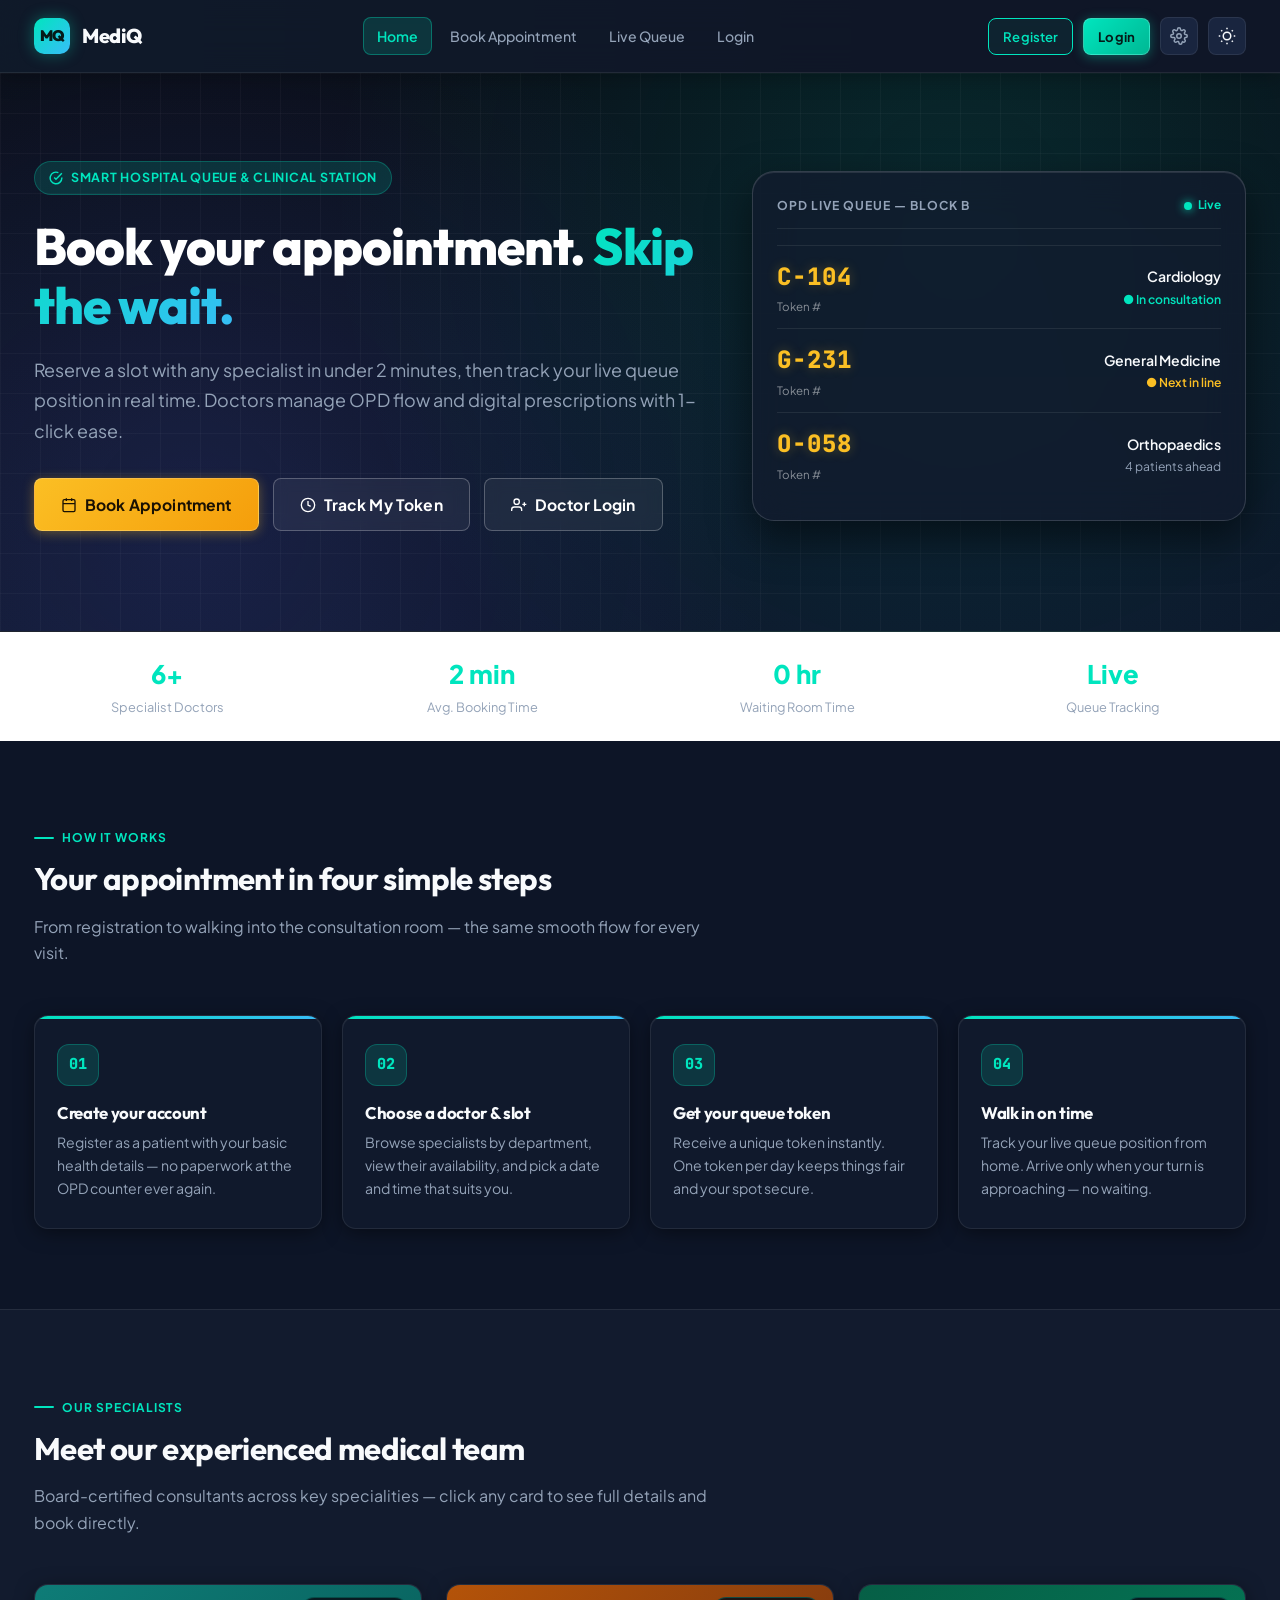
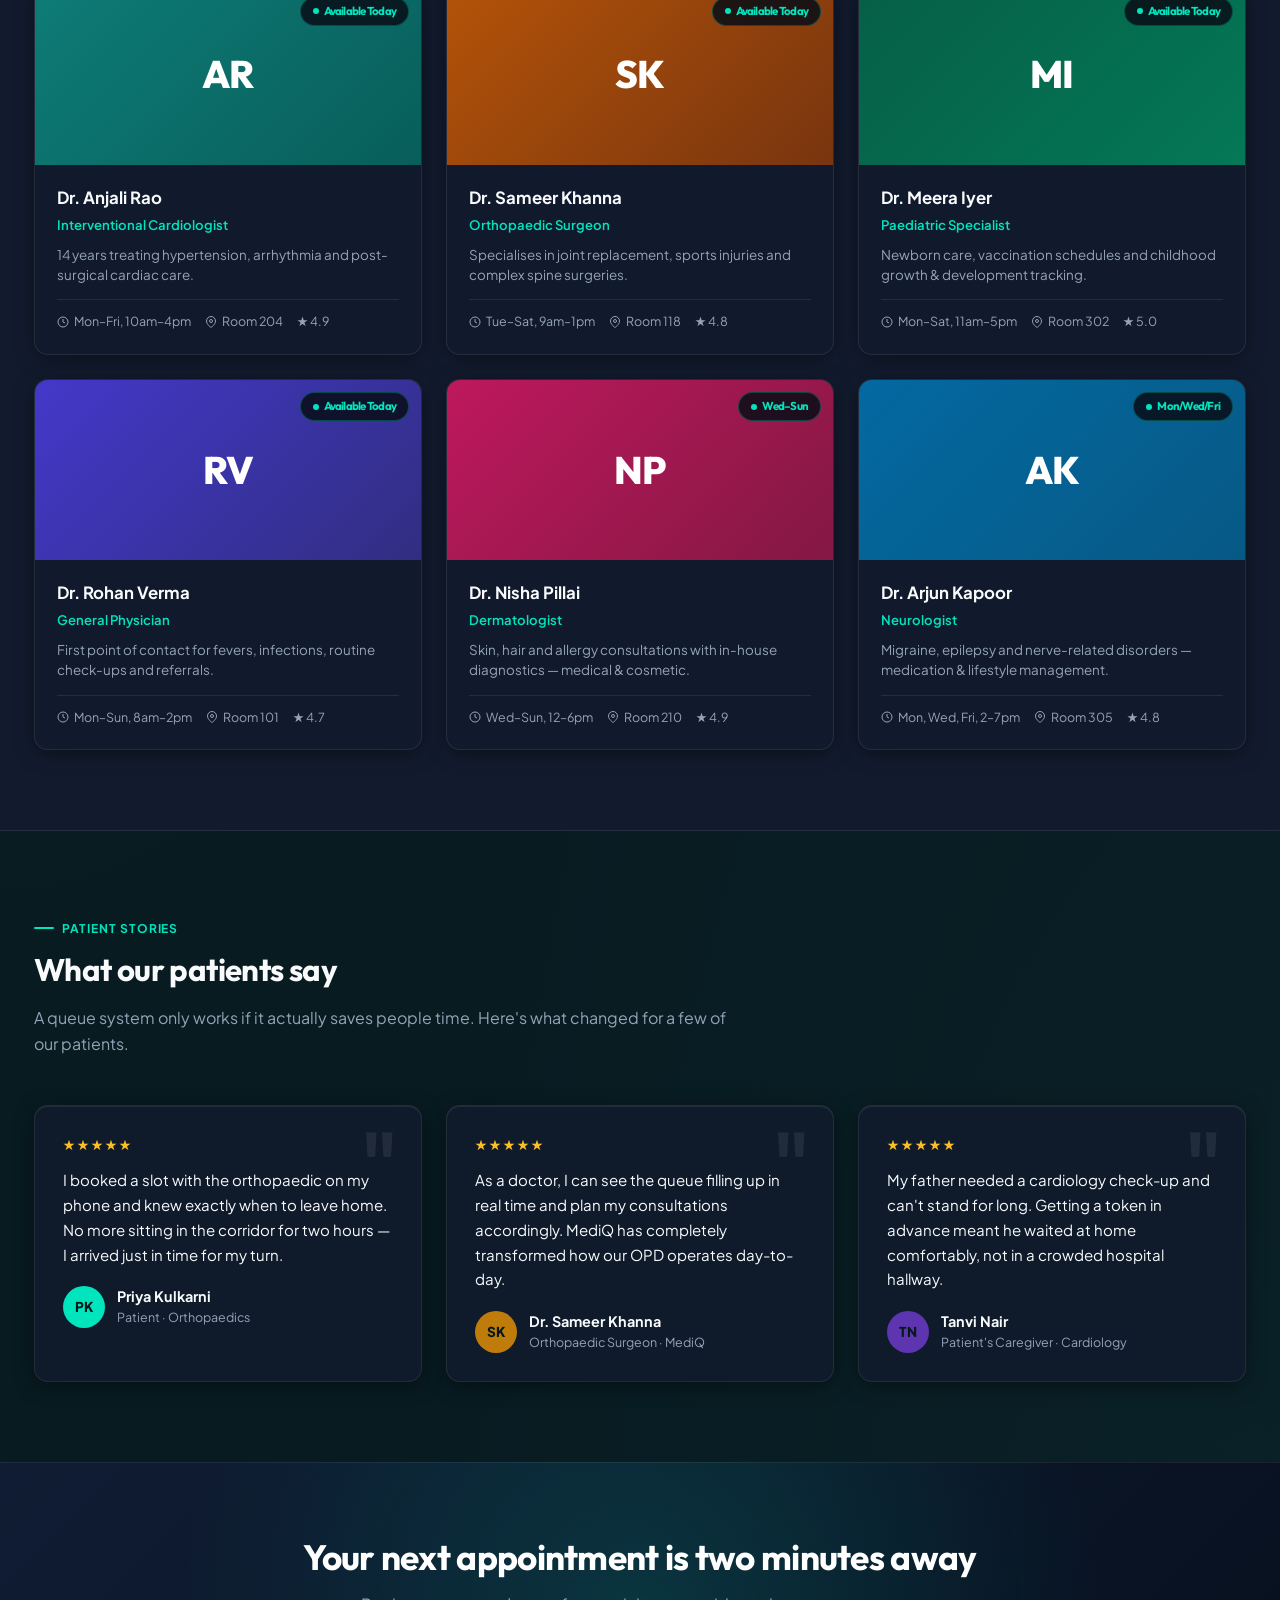
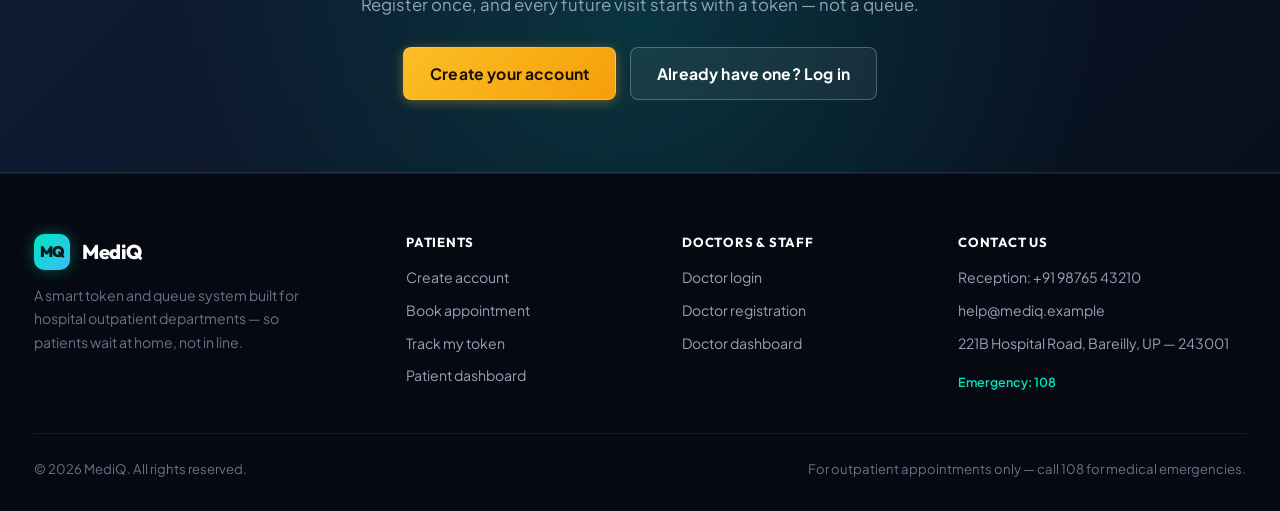
==== commit 5bfc5d64: "Update Modified files" ====
--- a/index.html
+++ b/index.html
@@ -3,8 +3,8 @@
 <head>
 <meta charset="UTF-8">
 <meta name="viewport" content="width=device-width, initial-scale=1.0">
-<title>MediQueue — Hospital Queue Management System</title>
-<meta name="description" content="Book appointments and track your queue token live with MediQueue — the smart outpatient queue management system for modern hospitals.">
+<title>MediQ — Hospital Queue Management System</title>
+<meta name="description" content="Book appointments and track your queue token live with MediQ — the smart outpatient queue management system for modern hospitals.">
 <link rel="stylesheet" href="styles.css">
 </head>
 <body>
@@ -14,7 +14,7 @@
   <div class="container nav-inner">
     <a href="index.html" class="logo">
       <span class="logo-mark">MQ</span>
-      MediQueue
+      MediQ
     </a>
     <button class="nav-toggle" aria-label="Toggle navigation" aria-expanded="false">
       <svg viewBox="0 0 24 24" fill="none" stroke="currentColor" stroke-width="2"><line x1="3" y1="6" x2="21" y2="6"/><line x1="3" y1="12" x2="21" y2="12"/><line x1="3" y1="18" x2="21" y2="18"/></svg>
@@ -352,12 +352,12 @@
       </div>
       <div class="testimonial-card">
         <div class="stars">★★★★★</div>
-        <p class="testimonial-quote">As a doctor, I can see the queue filling up in real time and plan my consultations accordingly. MediQueue has completely transformed how our OPD operates day-to-day.</p>
+        <p class="testimonial-quote">As a doctor, I can see the queue filling up in real time and plan my consultations accordingly. MediQ has completely transformed how our OPD operates day-to-day.</p>
         <div class="testimonial-person">
           <div class="avatar" style="background:#C07C0A;">SK</div>
           <div>
             <div class="person-name">Dr. Sameer Khanna</div>
-            <div class="person-role">Orthopaedic Surgeon · MediQueue</div>
+            <div class="person-role">Orthopaedic Surgeon · MediQ</div>
           </div>
         </div>
       </div>
@@ -395,7 +395,7 @@
       <div class="footer-brand">
         <div class="logo" style="margin-bottom:14px;">
           <span class="logo-mark">MQ</span>
-          MediQueue
+          MediQ
         </div>
         <p>A smart token and queue system built for hospital outpatient departments — so patients wait at home, not in line.</p>
       </div>
@@ -420,14 +420,14 @@
         <h4>Contact Us</h4>
         <ul>
           <li>Reception: +91 98765 43210</li>
-          <li>help@mediqueue.example</li>
+          <li>help@mediq.example</li>
           <li>221B Hospital Road, Bareilly, UP — 243001</li>
           <li style="margin-top:6px;"><span class="footer-tag">Emergency: 108</span></li>
         </ul>
       </div>
     </div>
     <div class="footer-bottom">
-      <span>© 2026 MediQueue. All rights reserved.</span>
+      <span>© 2026 MediQ. All rights reserved.</span>
       <span>For outpatient appointments only — call 108 for medical emergencies.</span>
     </div>
   </div>
